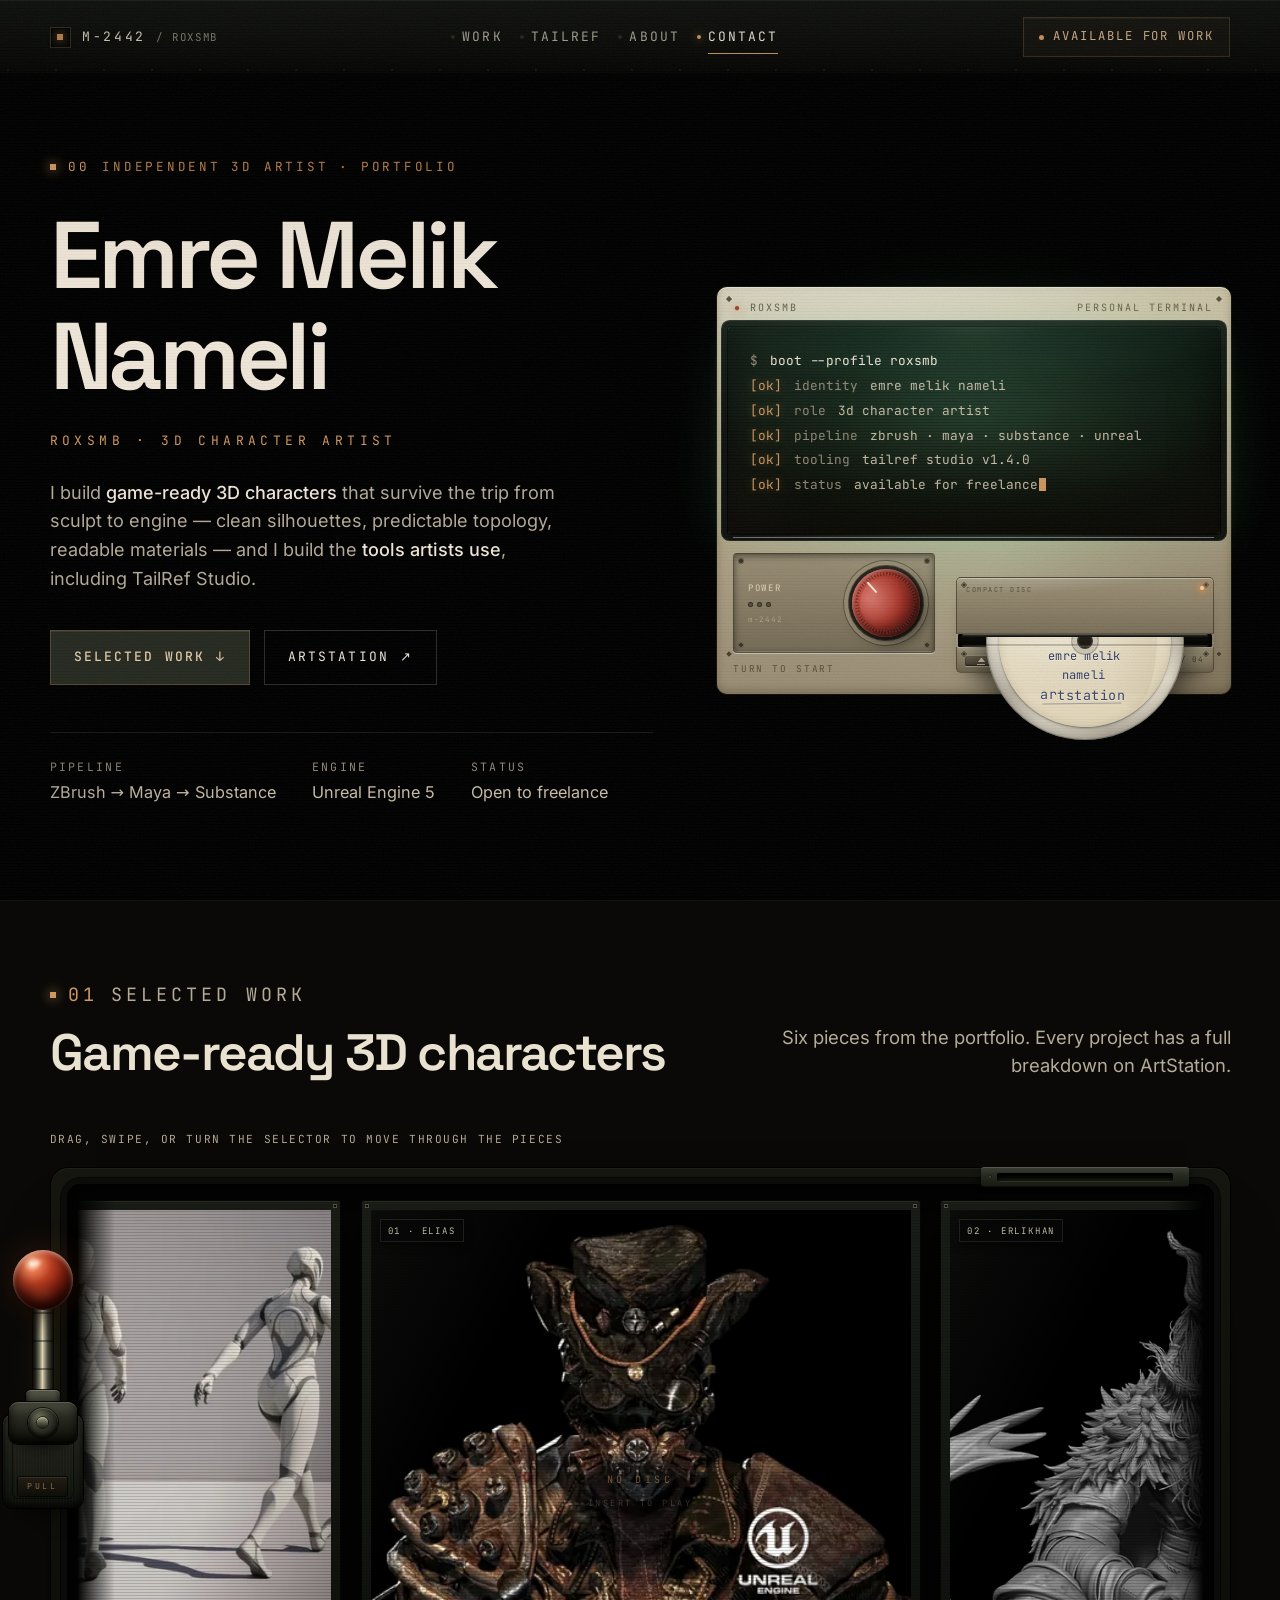
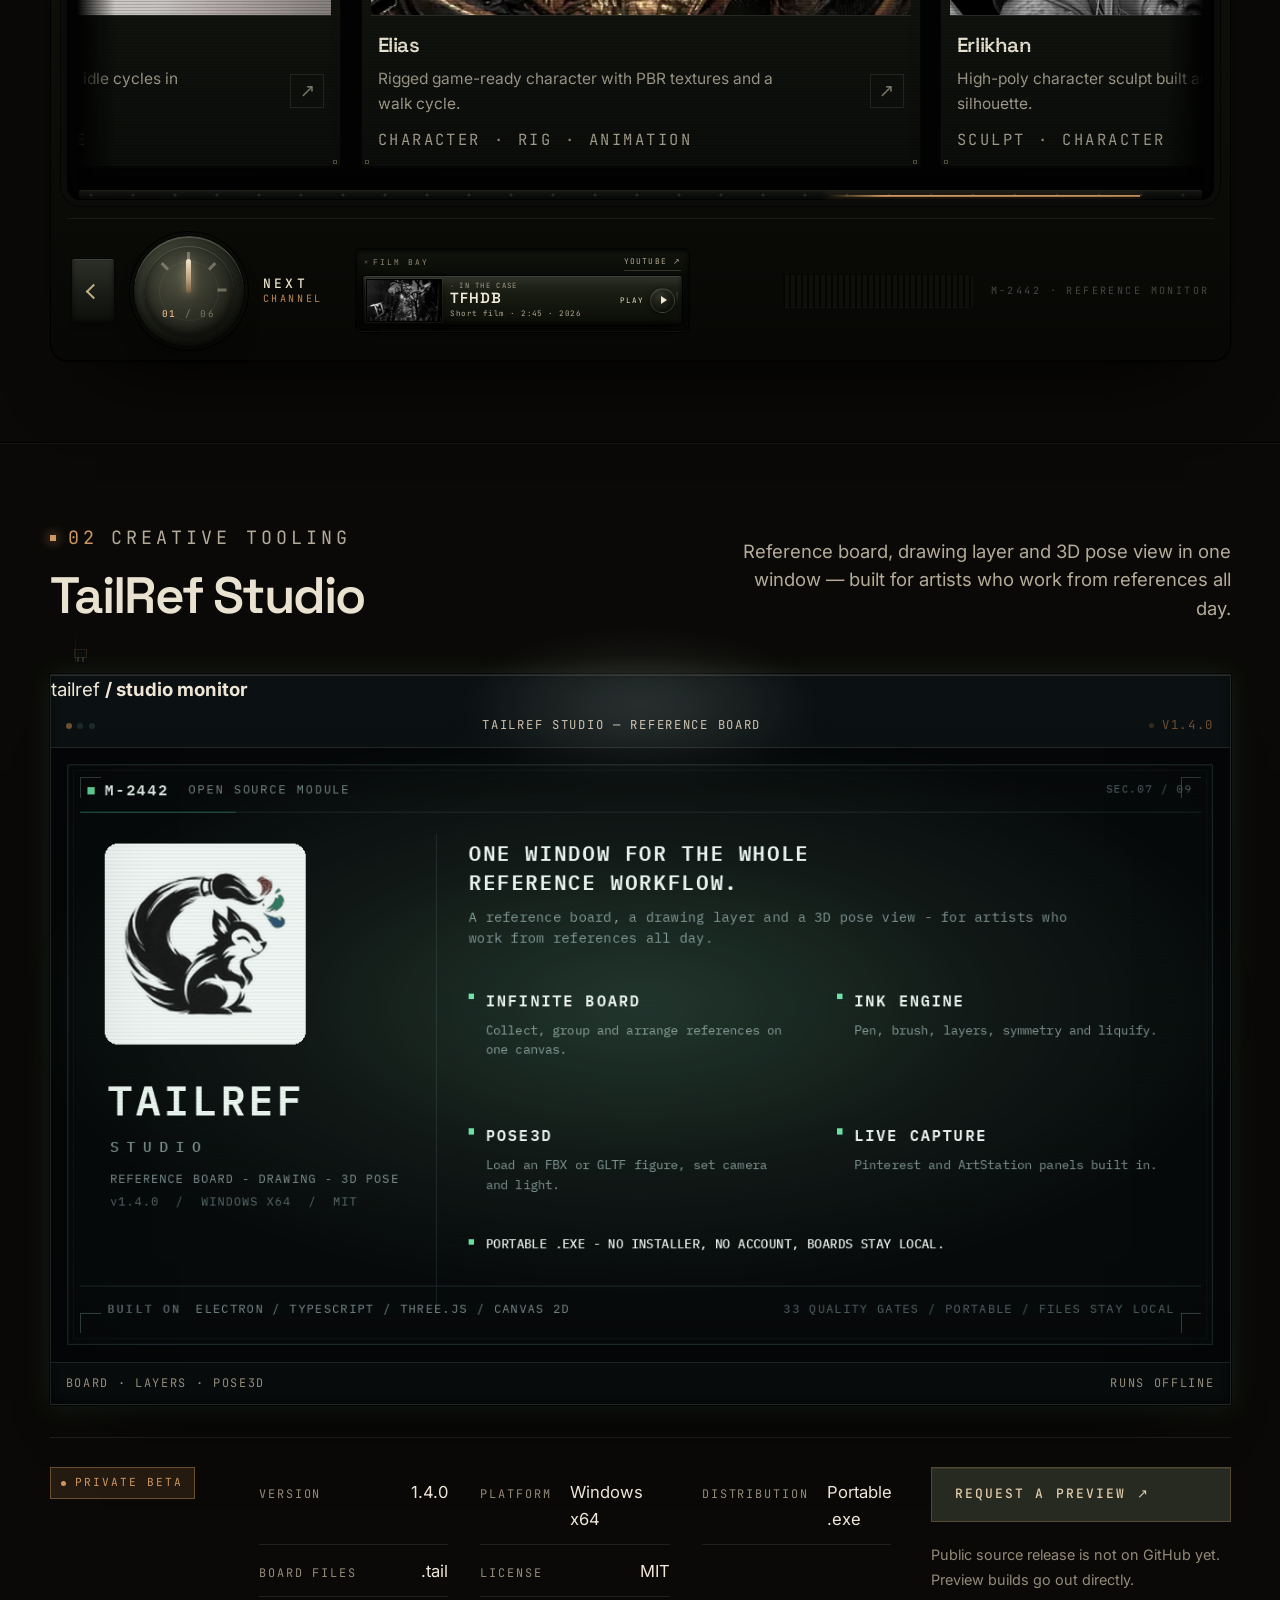
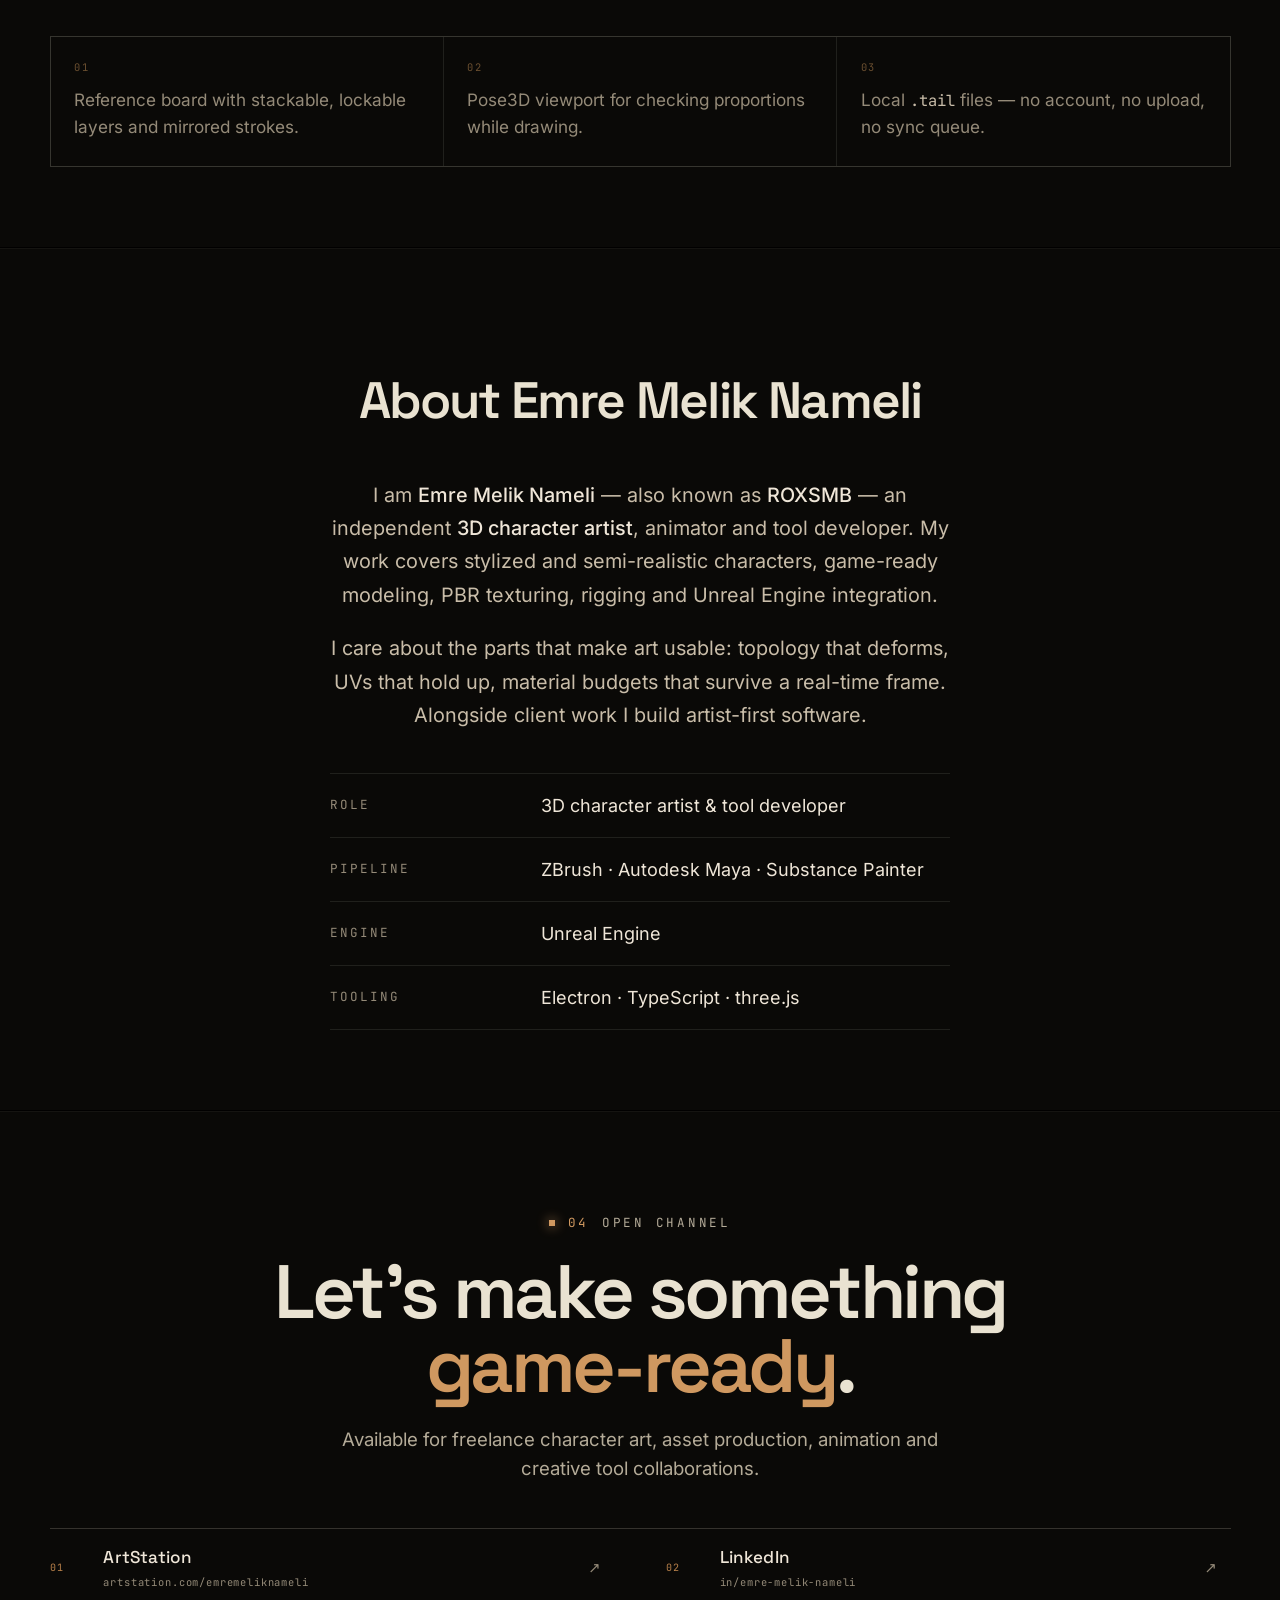
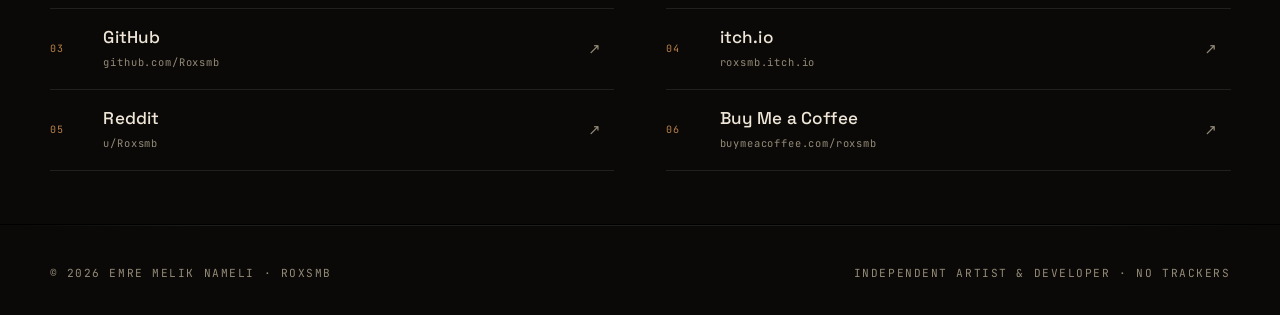
==== index.html @ f158499b "Portfolio: TV film bay with TFHDB player, root layout for GitHub Pages" ====
<!DOCTYPE html>
<html lang="en">
<head>
<meta charset="utf-8" />
<meta name="viewport" content="width=device-width, initial-scale=1" />

<title>Emre Melik Nameli (ROXSMB) · 3D Character Artist</title>
<meta name="description" content="Emre Melik Nameli (ROXSMB) is a 3D character artist and creative tool developer building game-ready characters, Unreal Engine assets and TailRef Studio." />
<meta name="author" content="Emre Melik Nameli" />
<meta name="robots" content="index, follow, max-image-preview:large" />
<meta name="color-scheme" content="dark" />
<link rel="canonical" href="https://roxsmb.github.io/" />
<link rel="sitemap" type="application/xml" title="Sitemap" href="https://roxsmb.github.io/sitemap.xml" />

<meta property="og:type" content="profile" />
<meta property="og:site_name" content="Emre Melik Nameli (ROXSMB)" />
<meta property="og:title" content="Emre Melik Nameli (ROXSMB) · 3D Character Artist" />
<meta property="og:description" content="Game-ready 3D characters, Unreal Engine assets and TailRef Studio. Portfolio of Emre Melik Nameli (ROXSMB)." />
<meta property="og:url" content="https://roxsmb.github.io/" />
<meta property="og:locale" content="en_US" />
<meta property="og:image" content="https://roxsmb.github.io/assets/social-preview-emre-melik-nameli.png" />
<meta property="og:image:type" content="image/png" />
<meta property="og:image:secure_url" content="https://roxsmb.github.io/assets/social-preview-emre-melik-nameli.png" />
<meta property="og:image:width" content="1200" />
<meta property="og:image:height" content="630" />
<meta property="og:image:alt" content="Emre Melik Nameli (ROXSMB), 3D character artist and creative tool developer" />
<meta property="profile:first_name" content="Emre Melik" />
<meta property="profile:last_name" content="Nameli" />
<meta property="profile:username" content="Roxsmb" />
<meta name="twitter:card" content="summary_large_image" />
<meta name="twitter:title" content="Emre Melik Nameli (ROXSMB) · 3D Character Artist" />
<meta name="twitter:description" content="Game-ready 3D characters, Unreal Engine assets and TailRef Studio." />
<meta name="twitter:image" content="https://roxsmb.github.io/assets/social-preview-emre-melik-nameli.png" />
<meta name="twitter:image:alt" content="Emre Melik Nameli (ROXSMB), 3D character artist" />
<meta name="theme-color" content="#0a0907" />

<link rel="icon" href="favicon.svg" type="image/svg+xml" />
<link rel="apple-touch-icon" href="assets/apple-touch-icon.png" />
<link rel="manifest" href="site.webmanifest" />

<link rel="preload" href="assets/fonts/space-grotesk-var.woff2" as="font" type="font/woff2" crossorigin />
<link rel="preload" href="assets/fonts/inter-var.woff2" as="font" type="font/woff2" crossorigin />
<link rel="preload" href="assets/work/elias-gameready-3d-character-cover-800.webp" as="image" type="image/webp" />
<link rel="stylesheet" href="assets/styles.css?v=66" />
<link rel="stylesheet" href="assets/ship.css?v=66" />

<script type="application/ld+json">
{
  "@context": "https://schema.org",
  "@graph": [
    {
      "@type": "Person",
      "@id": "https://roxsmb.github.io/#person",
      "name": "Emre Melik Nameli",
      "alternateName": ["ROXSMB", "Roxsmb", "Roxs.mb"],
      "jobTitle": "3D Character Artist & Creative Tool Developer",
      "description": "Independent 3D character artist and creative tool developer creating game-ready characters, Unreal Engine assets and TailRef Studio.",
      "url": "https://roxsmb.github.io/",
      "image": "https://roxsmb.github.io/assets/social-preview-emre-melik-nameli.png",
      "knowsAbout": ["3D character art", "Game-ready characters", "ZBrush", "Autodesk Maya", "Substance Painter", "Unreal Engine", "Rigging", "Animation", "Electron", "TypeScript"],
      "sameAs": [
        "https://www.artstation.com/emremeliknameli",
        "https://github.com/Roxsmb",
        "https://www.linkedin.com/in/emre-melik-nameli-1026a0224/",
        "https://roxsmb.itch.io/",
        "https://www.reddit.com/user/Roxsmb/",
        "https://buymeacoffee.com/roxsmb"
      ]
    },
    {
      "@type": "WebSite",
      "@id": "https://roxsmb.github.io/#site",
      "url": "https://roxsmb.github.io/",
      "name": "Emre Melik Nameli (ROXSMB)",
      "description": "Portfolio of Emre Melik Nameli (ROXSMB), 3D character artist and creative tool developer.",
      "inLanguage": "en",
      "publisher": { "@id": "https://roxsmb.github.io/#person" }
    },
    {
      "@type": "ProfilePage",
      "@id": "https://roxsmb.github.io/#page",
      "url": "https://roxsmb.github.io/",
      "name": "Emre Melik Nameli (ROXSMB) — 3D Character Artist",
      "isPartOf": { "@id": "https://roxsmb.github.io/#site" },
      "about": { "@id": "https://roxsmb.github.io/#person" },
      "mainEntity": { "@id": "https://roxsmb.github.io/#person" },
      "hasPart": [
        { "@id": "https://roxsmb.github.io/#work" },
        { "@id": "https://roxsmb.github.io/#tailref" }
      ],
      "inLanguage": "en"
    },
    {
      "@type": "SoftwareApplication",
      "@id": "https://roxsmb.github.io/#tailref",
      "name": "TailRef Studio",
      "applicationCategory": "DesignApplication",
      "applicationSubCategory": "Reference board for artists",
      "operatingSystem": "Windows 10, Windows 11 (x64)",
      "softwareVersion": "1.4.0",
      "fileFormat": ".tail",
      "description": "Reference board with stackable, lockable layers, mirrored strokes, a Pose3D viewport and local .tail board files. Runs offline, no account required.",
      "url": "https://roxsmb.github.io/#tailref",
      "author": { "@id": "https://roxsmb.github.io/#person" },
      "offers": { "@type": "Offer", "price": "0", "priceCurrency": "USD", "availability": "https://schema.org/PreOrder" }
    },
    {
      "@type": "ItemList",
      "@id": "https://roxsmb.github.io/#work",
      "name": "Selected work — game-ready 3D characters",
      "itemListOrder": "https://schema.org/ItemListOrderAscending",
      "numberOfItems": 6,
      "itemListElement": [
        {
          "@type": "ListItem",
          "position": 1,
          "item": {
            "@type": "CreativeWork",
            "name": "Elias",
            "url": "https://www.artstation.com/artwork/eRE9qX",
            "image": "https://roxsmb.github.io/assets/work/elias-gameready-3d-character-cover-1600.webp",
            "description": "Rigged game-ready steampunk character with PBR textures and a walk cycle, built for Unreal Engine.",
            "creator": { "@id": "https://roxsmb.github.io/#person" },
            "genre": "3D character art"
          }
        },
        {
          "@type": "ListItem",
          "position": 2,
          "item": {
            "@type": "CreativeWork",
            "name": "Erlikhan",
            "url": "https://www.artstation.com/artwork/AZOnny",
            "image": "https://roxsmb.github.io/assets/work/erlikhan-3d-character-environment-cover-1600.webp",
            "description": "High-poly fantasy character sculpt built around a heavy silhouette, with fur, leather and skull detail.",
            "creator": { "@id": "https://roxsmb.github.io/#person" },
            "genre": "3D character art"
          }
        },
        {
          "@type": "ListItem",
          "position": 3,
          "item": {
            "@type": "CreativeWork",
            "name": "Saxophone Robot",
            "url": "https://www.artstation.com/artwork/YGkZnq",
            "image": "https://roxsmb.github.io/assets/work/junk-collector-robot-character-cover-1600.webp",
            "description": "Stylized saxophone-playing robot character for a graduation short film, built with bold shapes.",
            "creator": { "@id": "https://roxsmb.github.io/#person" },
            "genre": "3D character art"
          }
        },
        {
          "@type": "ListItem",
          "position": 4,
          "item": {
            "@type": "CreativeWork",
            "name": "Industrial City",
            "url": "https://www.artstation.com/artwork/nJAbZr",
            "image": "https://roxsmb.github.io/assets/work/industrial-city-3d-environment-cover-1600.webp",
            "description": "Low-poly 3D environment and lighting pass created for a short film.",
            "creator": { "@id": "https://roxsmb.github.io/#person" },
            "genre": "3D environment art"
          }
        },
        {
          "@type": "ListItem",
          "position": 5,
          "item": {
            "@type": "CreativeWork",
            "name": "The Junk Collector and His Robot",
            "url": "https://www.artstation.com/artwork/a0n4YX",
            "image": "https://roxsmb.github.io/assets/work/junk-collector-and-his-robot-cover-1600.webp",
            "description": "Second character for the animated graduation film: ZBrush sculpt, retopology in Maya and an Advanced Skeleton rig.",
            "creator": { "@id": "https://roxsmb.github.io/#person" },
            "genre": "3D character art"
          }
        },
        {
          "@type": "ListItem",
          "position": 6,
          "item": {
            "@type": "CreativeWork",
            "name": "Animation",
            "url": "https://www.artstation.com/artwork/yA4J3x",
            "image": "https://roxsmb.github.io/assets/work/animation-reel-cover-1600.webp",
            "description": "Game animation studies: walk, run and idle cycles for a mannequin rig in Unreal Engine.",
            "creator": { "@id": "https://roxsmb.github.io/#person" },
            "genre": "3D animation"
          }
        }
      ]
    }
  ]
}
</script>
</head>
<body>
<a class="skip" href="#main">Skip to content</a>
<div class="ship" aria-hidden="true">
  <span class="ship-grain"></span>
</div>

<header class="site-nav" id="nav">
  <div class="nav-inner">
    <a class="brand" href="#top" aria-label="M-2442 / ROXSMB — Emre Melik Nameli, back to top">
      <span class="brand-mark" aria-hidden="true"></span>
      <span>M-2442 <small>/ ROXSMB</small></span>
    </a>
    <nav class="nav-links" aria-label="Sections">
      <a href="#work">Work</a>
      <a href="#tailref">TailRef</a>
      <a href="#about">About</a>
      <a href="#contact">Contact</a>
    </nav>
    <a class="nav-cta" href="https://www.artstation.com/emremeliknameli">Available for work</a>
  </div>
  <span class="progress" id="progress" aria-hidden="true"></span>
</header>

<main id="main">
  <section class="hero is-awake" id="top" data-room="hero">
    <div class="wrap hero-grid">
      <div class="hero-copy">
        <p class="label hero-eyebrow"><span class="num">00</span> Independent 3D artist · portfolio</p>
        <h1>
          <span class="line"><span>Emre Melik</span></span>
          <span class="line"><span>Nameli</span></span>
        </h1>
        <p class="h1-alias">ROXSMB · 3D CHARACTER ARTIST</p>
        <p class="hero-lead">
          I build <strong>game-ready 3D characters</strong> that survive the trip from sculpt to engine —
          clean silhouettes, predictable topology, readable materials — and I build the
          <strong>tools artists use</strong>, including TailRef Studio.
        </p>
        <div class="hero-actions">
          <a class="btn btn--solid" href="#work">Selected work <span class="arrow" aria-hidden="true">↓</span></a>
          <a class="btn" href="https://www.artstation.com/emremeliknameli">ArtStation <span class="arrow" aria-hidden="true">↗</span></a>
        </div>
        <dl class="hero-meta">
          <div><dt>Pipeline</dt><dd>ZBrush → Maya → Substance</dd></div>
          <div><dt>Engine</dt><dd>Unreal Engine 5</dd></div>
          <div><dt>Status</dt><dd>Open to freelance</dd></div>
        </dl>
      </div>

      <div class="terminal" aria-label="Terminal readout summarising profile">
        <span class="screen-spill" aria-hidden="true"></span>
        <div class="terminal-head">
          <span><b>●</b> roxsmb</span>
          <span>personal terminal</span>
        </div>
        <div class="terminal-body" id="terminal-body">
          <i class="crt-wake" aria-hidden="true"></i>
          <div class="term-line cmd"><span class="k">$</span><span class="v">boot --profile roxsmb</span></div>
          <div class="term-line"><span class="ok">[ok]</span><span class="k">identity</span><span class="v">emre melik nameli</span></div>
          <div class="term-line"><span class="ok">[ok]</span><span class="k">role</span><span class="v">3d character artist</span></div>
          <div class="term-line"><span class="ok">[ok]</span><span class="k">pipeline</span><span class="v">zbrush · maya · substance · unreal</span></div>
          <div class="term-line"><span class="ok">[ok]</span><span class="k">tooling</span><span class="v">tailref studio v1.4.0</span></div>
          <div class="term-line"><span class="ok">[ok]</span><span class="k">status</span><span class="v">available for freelance<i class="caret" aria-hidden="true"></i></span></div>
        </div>

        <div class="terminal-foot">
          <div class="ignition" id="ignition">
            <div class="ignition-plate">
              <div class="ignition-meta">
                <span class="ignition-tag">power</span>
                <span class="ignition-leds" aria-hidden="true"><i></i><i></i><i></i></span>
                <span class="ignition-serial">m-2442</span>
              </div>
              <span class="ignition-knob" id="ignition-key" role="slider" tabindex="0"
                    aria-label="Main power. Turn the knob clockwise, or press Enter, to start the rig."
                    aria-valuemin="0" aria-valuemax="100" aria-valuenow="0">
                <i class="knob-grip" aria-hidden="true"></i>
                <i class="knob-pointer" aria-hidden="true"></i>
              </span>
            </div>
            <span class="ignition-hint" id="ignition-hint">turn to start</span>
          </div>
          <div class="terminal-deck" aria-hidden="true">
            <span class="deck-well"></span>
            <span class="deck-face deck-face--top"></span>
            <span class="deck-face deck-face--bot"></span>

            <span class="cd-stage">
            <span class="cd-disc" id="cd-disc">
              <span class="cd-silver"></span>
              <span class="cd-paper">
                <span class="cd-write cd-write--a">emre melik</span>
                <span class="cd-write cd-write--b">nameli</span>
                <span class="cd-write cd-write--c">artstation</span>
              </span>
              <span class="cd-hole"></span>
            </span>
            </span>

            <span class="deck-print">compact disc</span>
            <span class="deck-led"></span>
            <span class="deck-count"><b>01</b> / 04</span>
            <span class="deck-eject"><i></i></span>
            <span class="deck-slot" id="cd-slot"></span>
          </div>
        </div>
      </div>
    </div>
  </section>


  <section class="section" id="work" data-room="work" aria-labelledby="work-title">
  <div class="wrap">
      <div class="section-head">
        <div>
          <p class="label label--feed" data-reveal><span class="num">01</span> Selected work</p>
          <h2 id="work-title" data-reveal style="--d:1">Game-ready 3D characters</h2>
        </div>
        <div class="head-aside" data-reveal style="--d:2">
          <p>Six pieces from the portfolio. Every project has a full breakdown on ArtStation.</p>
        </div>
      </div>

      <div class="rail-head">
        <span class="rail-hint">Drag, swipe, or turn the selector to move through the pieces</span>
      </div>

      <div class="rack tv is-cold">
      <div class="tv-lever">
        <button class="lever-arm" type="button" id="rail-lever" aria-label="Pull the lever for a random project">
          <span class="lever-rod" aria-hidden="true"></span>
          <span class="lever-collar" aria-hidden="true"></span>
          <span class="lever-knob" aria-hidden="true"></span>
        </button>
        <span class="lever-bracket" aria-hidden="true"></span>
        <span class="lever-drum" aria-hidden="true"></span>
        <span class="lever-tag" aria-hidden="true">pull</span>
      </div>

      <span class="tv-slot" id="tv-slot" aria-hidden="true">
        <i class="tv-slot-led"></i>
      </span>

      <div class="tv-screen">
      <div class="rail" id="rail" role="region" aria-label="Selected work, horizontally scrollable">
        <a class="card" href="https://www.artstation.com/artwork/eRE9qX" data-project="elias" data-reveal>
          <div class="card-media">
            <span class="card-index">01 · ELIAS</span>
            <img src="assets/work/elias-gameready-3d-character-cover-800.webp"
                 srcset="assets/work/elias-gameready-3d-character-cover-800.webp 800w, assets/work/elias-gameready-3d-character-cover-1600.webp 1600w"
                 sizes="(max-width: 900px) 84vw, 560px" width="800" height="334" loading="eager" decoding="async"
                 alt="Elias, a game-ready steampunk 3D character with PBR materials, rigged for Unreal Engine by Emre Melik Nameli" />
          </div>
          <div class="card-body">
            <div>
              <h3>Elias</h3>
              <p>Rigged game-ready character with PBR textures and a walk cycle.</p>
              <p class="card-tags">Character <span>·</span> Rig <span>·</span> Animation</p>
            </div>
            <span class="card-go" aria-hidden="true">↗</span>
          </div>
        </a>

        <a class="card" href="https://www.artstation.com/artwork/AZOnny" data-project="erlikhan" data-reveal style="--d:1">
          <div class="card-media">
            <span class="card-index">02 · ERLIKHAN</span>
            <img src="assets/work/erlikhan-3d-character-environment-cover-800.webp"
                 srcset="assets/work/erlikhan-3d-character-environment-cover-800.webp 800w, assets/work/erlikhan-3d-character-environment-cover-1600.webp 1600w"
                 sizes="(max-width: 900px) 84vw, 560px" width="800" height="450" loading="lazy" decoding="async"
                 alt="Erlikhan, a horned fantasy 3D character sculpt with fur, leather and skull detail by Emre Melik Nameli" />
          </div>
          <div class="card-body">
            <div>
              <h3>Erlikhan</h3>
              <p>High-poly character sculpt built around a heavy silhouette.</p>
              <p class="card-tags">Sculpt <span>·</span> Character</p>
            </div>
            <span class="card-go" aria-hidden="true">↗</span>
          </div>
        </a>

        <a class="card" href="https://www.artstation.com/artwork/YGkZnq" data-project="sax" data-reveal style="--d:2">
          <div class="card-media">
            <span class="card-index">03 · SAXOPHONE ROBOT</span>
            <img src="assets/work/junk-collector-robot-character-cover-800.webp"
                 srcset="assets/work/junk-collector-robot-character-cover-800.webp 800w, assets/work/junk-collector-robot-character-cover-1600.webp 1600w"
                 sizes="(max-width: 900px) 84vw, 560px" width="800" height="450" loading="lazy" decoding="async"
                 alt="A Magnificent Saxophone-Playing Robot, a stylized red-coated 3D character by Emre Melik Nameli" />
          </div>
          <div class="card-body">
            <div>
              <h3>Saxophone Robot</h3>
              <p>Stylized robot character for a graduation film, built with bold shapes.</p>
              <p class="card-tags">Stylized <span>·</span> Hard surface</p>
            </div>
            <span class="card-go" aria-hidden="true">↗</span>
          </div>
        </a>

        <a class="card" href="https://www.artstation.com/artwork/nJAbZr" data-project="city" data-reveal style="--d:3">
          <div class="card-media">
            <span class="card-index">04 · INDUSTRIAL CITY</span>
            <img src="assets/work/industrial-city-3d-environment-cover-800.webp"
                 srcset="assets/work/industrial-city-3d-environment-cover-800.webp 800w, assets/work/industrial-city-3d-environment-cover-1600.webp 1600w"
                 sizes="(max-width: 900px) 84vw, 560px" width="800" height="450" loading="lazy" decoding="async"
                 alt="Industrial city 3D environment at sunset, built for a short film by Emre Melik Nameli" />
          </div>
          <div class="card-body">
            <div>
              <h3>Industrial City</h3>
              <p>Low-poly environment and lighting pass for a short film.</p>
              <p class="card-tags">Environment <span>·</span> Lighting</p>
            </div>
            <span class="card-go" aria-hidden="true">↗</span>
          </div>
        </a>

        <a class="card" href="https://www.artstation.com/artwork/a0n4YX" data-project="hurdaci" data-reveal style="--d:4">
          <div class="card-media">
            <span class="card-index">05 · JUNK COLLECTOR &amp; ROBOT</span>
            <img src="assets/work/junk-collector-and-his-robot-cover-800.webp"
                 srcset="assets/work/junk-collector-and-his-robot-cover-800.webp 800w, assets/work/junk-collector-and-his-robot-cover-1600.webp 1600w"
                 sizes="(max-width: 900px) 84vw, 560px" width="800" height="450" loading="lazy" decoding="async"
                 alt="The Junk Collector and His Robot, a stylized elderly 3D character with round glasses by Emre Melik Nameli" />
          </div>
          <div class="card-body">
            <div>
              <h3>The Junk Collector and His Robot</h3>
              <p>Second character for the graduation film: sculpt, retopology and rig.</p>
              <p class="card-tags">Sculpt <span>·</span> Retopo <span>·</span> Rig</p>
            </div>
            <span class="card-go" aria-hidden="true">↗</span>
          </div>
        </a>

        <a class="card" href="https://www.artstation.com/artwork/yA4J3x" data-project="anim" data-reveal style="--d:5">
          <div class="card-media">
            <span class="card-index">06 · ANIMATION</span>
            <img src="assets/work/animation-reel-cover-800.webp"
                 srcset="assets/work/animation-reel-cover-800.webp 800w, assets/work/animation-reel-cover-1600.webp 1600w"
                 sizes="(max-width: 900px) 84vw, 560px" width="800" height="450" loading="lazy" decoding="async"
                 alt="Walk cycle on a white mannequin rig, game animation study by Emre Melik Nameli" />
          </div>
          <div class="card-body">
            <div>
              <h3>Animation</h3>
              <p>Game animation studies: walk, run and idle cycles in Unreal Engine.</p>
              <p class="card-tags">Animation <span>·</span> Unreal Engine</p>
            </div>
            <span class="card-go" aria-hidden="true">↗</span>
          </div>
        </a>
      </div>

      <div class="rail-track" aria-hidden="true"><span id="rail-progress"></span></div>
      <span class="tv-glass" aria-hidden="true"></span>

      <div class="tv-film" id="film-player" aria-hidden="true">
        <div class="film-top">
          <span class="film-rec" aria-hidden="true"><i></i> Now showing</span>
          <b class="film-title">TFHDB</b>
          <span class="film-time" aria-hidden="true">2:45 &middot; 2026</span>
          <button class="film-eject" id="film-eject" type="button" aria-label="Eject TFHDB and return to the portfolio">
            <i aria-hidden="true"></i> Eject
          </button>
        </div>
        <div class="film-window">
          <div class="film-load" aria-hidden="true">
            <span class="film-reel"></span>
            <b>Loading reel</b>
            <em>short film &middot; 2:45</em>
          </div>
          <iframe id="film-frame" title="TFHDB, a short film by Emre Melik Nameli"
                  data-src="https://www.youtube.com/embed/hS4JPUWxkAU?autoplay=1&amp;rel=0&amp;playsinline=1"
                  allow="accelerometer; autoplay; clipboard-write; encrypted-media; gyroscope; picture-in-picture; web-share"
                  referrerpolicy="origin" allowfullscreen></iframe>
          <div class="film-local">
            <span class="film-local-kicker">Local file preview</span>
            <b>TFHDB</b>
            <p>YouTube needs a web address to play inside the set. Open the portfolio over http or on GitHub Pages, or watch the film on YouTube.</p>
            <a href="https://www.youtube.com/watch?v=hS4JPUWxkAU" target="_blank" rel="noopener">Watch on YouTube <span aria-hidden="true">&#8599;</span></a>
          </div>
        </div>
      </div>
      <p class="sr-only" role="status" aria-live="polite" id="film-status"></p>

      <div class="tv-drop" id="tv-drop" aria-hidden="true">
        <figure class="drop-win">
          <img id="drop-img" alt="" decoding="async" />
          <span class="drop-shine" aria-hidden="true"></span>
          <span class="drop-frame" aria-hidden="true"></span>
        </figure>
        <span class="drop-flash" aria-hidden="true"></span>
        <span class="drop-cut" aria-hidden="true"></span>
      </div>
      <div class="tv-standby" aria-hidden="true">
        <span>no disc</span>
        <em>insert to play</em>
      </div>
      <span class="tv-wake" aria-hidden="true"></span>

      </div>

      <div class="tv-panel" id="rail-console">
        <button class="rail-back" type="button" id="rail-prev" aria-label="Previous project" disabled>
          <span aria-hidden="true"></span>
        </button>
        <button class="rail-select" type="button" id="rail-next" aria-label="Next project: 01 / 06">
          <span class="rs-face" id="rail-dial" aria-hidden="true">
            <i class="rs-tick rs-tick--1"></i><i class="rs-tick rs-tick--2"></i>
            <i class="rs-tick rs-tick--3"></i><i class="rs-tick rs-tick--4"></i>
            <i class="rs-pointer"></i>
          </span>
          <span class="rs-legend" aria-hidden="true"><b id="rail-pos">01</b> / 06</span>
        </button>
        <span class="rail-caption" aria-hidden="true"><b>Next</b><em>channel</em></span>

        <div class="dvd-dock">
          <div class="dvd-head">
            <span class="dvd-bay" aria-hidden="true"><i></i> Film bay</span>
            <a class="dvd-ext" href="https://www.youtube.com/watch?v=hS4JPUWxkAU" target="_blank" rel="noopener">YouTube <span aria-hidden="true">&#8599;</span></a>
          </div>
          <button class="dvd-case" id="dvd-film" type="button"
                  aria-pressed="false" aria-controls="film-player">
            <span class="dvd-cover" aria-hidden="true">
              <img src="assets/work/tfhdb-film-cover-800.webp" alt="" width="800" height="450" loading="lazy" decoding="async" />
              <i class="dvd-glare"></i>
            </span>
            <span class="dvd-copy">
              <span class="dvd-kicker">
                <i class="dvd-led" aria-hidden="true"></i>
                <span class="dvd-state dvd-state--in">In the case</span>
                <span class="dvd-state dvd-state--on">On screen</span>
              </span>
              <b class="dvd-title">TFHDB</b>
              <span class="dvd-sub">Short film &middot; 2:45 &middot; 2026</span>
            </span>
            <span class="dvd-action">
              <span class="dvd-action-text">
                <span class="dvd-action-play">Play</span>
                <span class="dvd-action-eject">Eject</span>
              </span>
              <span class="dvd-icon"></span>
            </span>
          </button>
        </div>

        <span class="tv-grille" aria-hidden="true"></span>
        <span class="tv-brand" aria-hidden="true">m-2442 · reference monitor</span>
      </div>
      </div>
    </div>
  </section>

  <section class="section" id="tailref" data-room="tailref" aria-labelledby="tailref-title">
  <div class="wrap">
      <div class="section-head">
        <div>
          <p class="label label--feed" data-reveal><span class="num">02</span> Creative tooling</p>
          <h2 id="tailref-title" data-reveal style="--d:1">TailRef Studio</h2>
        </div>
        <div class="head-aside" data-reveal style="--d:2">
          <p>Reference board, drawing layer and 3D pose view in one window — built for artists who work from references all day.</p>
        </div>
      </div>

      <div class="product">
        <figure class="app-frame" data-reveal>
          <span class="feed feed--frame" aria-hidden="true"><b></b><i></i></span>
          <div class="app-bezel">
            <span class="app-brand">tailref <b>/ studio monitor</b></span>
            <span class="app-vents" aria-hidden="true"></span>
            <span class="app-knob" aria-hidden="true"></span>
            <span class="app-knob app-knob--b" aria-hidden="true"></span>
            <span class="app-pwr" aria-hidden="true"></span>
          </div>
          <div class="app-bar">
            <span class="app-dots" aria-hidden="true"><i></i><i></i><i></i></span>
            <span class="app-title">tailref studio — reference board</span>
            <span class="app-ver"><b class="app-led" aria-hidden="true"></b>v1.4.0</span>
          </div>
          <div class="app-body">
            <i class="crt-wake" aria-hidden="true"></i>
            <img src="assets/tailref-studio-reference-board-demo.gif" width="1296" height="675" loading="lazy" decoding="async"
                 alt="TailRef Studio interface: a reference board with layers, symmetry, wide-gamut color, a Pose3D viewport and local .tail board files" />
          </div>
          <figcaption class="app-foot">
            <span>board · layers · pose3d</span>
            <span>runs offline</span>
          </figcaption>
        </figure>

        <aside class="product-side" data-reveal style="--d:1">
          <span class="chip">Private beta</span>
          <dl class="specs">
            <div><dt>Version</dt><dd>1.4.0</dd></div>
            <div><dt>Platform</dt><dd>Windows x64</dd></div>
            <div><dt>Distribution</dt><dd>Portable .exe</dd></div>
            <div><dt>Board files</dt><dd>.tail</dd></div>
            <div><dt>License</dt><dd>MIT</dd></div>
          </dl>
          <a class="btn btn--solid" href="https://www.artstation.com/emremeliknameli">Request a preview <span class="arrow" aria-hidden="true">↗</span></a>
          <p class="side-note">Public source release is not on GitHub yet. Preview builds go out directly.</p>
        </aside>
      </div>

      <ul class="notes" data-reveal>
        <li><span class="n">01</span> Reference board with stackable, lockable layers and mirrored strokes.</li>
        <li><span class="n">02</span> Pose3D viewport for checking proportions while drawing.</li>
        <li><span class="n">03</span> Local <code>.tail</code> files — no account, no upload, no sync queue.</li>
      </ul>
    </div>
  </section>

  <section class="section" id="about" data-room="about" aria-labelledby="about-title">
  <div class="wrap">
      <div class="section-head">
        <div>
          <p class="label label--feed" data-reveal><span class="num">03</span> Personnel file</p>
          <h2 id="about-title" data-reveal style="--d:1">About Emre Melik Nameli</h2>
        </div>
      </div>

      <div class="about-grid">
        <div class="prose" data-reveal>
          <p>
            I am <strong>Emre Melik Nameli</strong> — also known as <strong>ROXSMB</strong> — an independent
            <strong>3D character artist</strong>, animator and tool developer. My work covers stylized and
            semi-realistic characters, game-ready modeling, PBR texturing, rigging and Unreal Engine integration.
          </p>
          <p>
            I care about the parts that make art usable: topology that deforms, UVs that hold up, material
            budgets that survive a real-time frame. Alongside client work I build artist-first software.
          </p>

          <dl class="facts">
            <div><dt>Role</dt><dd>3D character artist &amp; tool developer</dd></div>
            <div><dt>Pipeline</dt><dd>ZBrush · Autodesk Maya · Substance Painter</dd></div>
            <div><dt>Engine</dt><dd>Unreal Engine</dd></div>
            <div><dt>Tooling</dt><dd>Electron · TypeScript · three.js</dd></div>
          </dl>
        </div>
      </div>
    </div>
  </section>

  <section class="section contact" id="contact" data-room="contact" aria-labelledby="contact-title">
  <div class="wrap">
      <p class="label label--feed" data-reveal><span class="num">04</span> Open channel</p>
      <h2 id="contact-title" data-reveal style="--d:1">Let’s make something <em>game-ready</em>.</h2>
      <p data-reveal style="--d:2">Available for freelance character art, asset production, animation and creative tool collaborations.</p>

      <div class="contact-links" data-reveal style="--d:3">
        <a href="https://www.artstation.com/emremeliknameli" rel="me">
          <span class="cl-body"><span class="cl-name">ArtStation</span><span class="cl-meta">artstation.com/emremeliknameli</span></span>
          <span class="arrow" aria-hidden="true">↗</span>
        </a>
        <a href="https://www.linkedin.com/in/emre-melik-nameli-1026a0224/" rel="me">
          <span class="cl-body"><span class="cl-name">LinkedIn</span><span class="cl-meta">in/emre-melik-nameli</span></span>
          <span class="arrow" aria-hidden="true">↗</span>
        </a>
        <a href="https://github.com/Roxsmb" rel="me">
          <span class="cl-body"><span class="cl-name">GitHub</span><span class="cl-meta">github.com/Roxsmb</span></span>
          <span class="arrow" aria-hidden="true">↗</span>
        </a>
        <a href="https://roxsmb.itch.io/" rel="me">
          <span class="cl-body"><span class="cl-name">itch.io</span><span class="cl-meta">roxsmb.itch.io</span></span>
          <span class="arrow" aria-hidden="true">↗</span>
        </a>
        <a href="https://www.reddit.com/user/Roxsmb/" rel="me">
          <span class="cl-body"><span class="cl-name">Reddit</span><span class="cl-meta">u/Roxsmb</span></span>
          <span class="arrow" aria-hidden="true">↗</span>
        </a>
        <a href="https://buymeacoffee.com/roxsmb" rel="me">
          <span class="cl-body"><span class="cl-name">Buy Me a Coffee</span><span class="cl-meta">buymeacoffee.com/roxsmb</span></span>
          <span class="arrow" aria-hidden="true">↗</span>
        </a>
      </div>
    </div>
  </section>
</main>

<dialog class="lightbox" id="lightbox" aria-labelledby="lb-title">
  <div class="lb-bar">
    <span><b id="lb-title">Project</b></span>
    <button class="lb-close" type="button" id="lb-close" aria-label="Close gallery">✕</button>
  </div>
  <div class="lb-stage">
    <button class="lb-nav prev" type="button" id="lb-prev" aria-label="Previous image">←</button>
    <img id="lb-img" alt="" />
    <button class="lb-nav next" type="button" id="lb-next" aria-label="Next image">→</button>
  </div>
  <div class="lb-foot">
    <span id="lb-count">1 / 1</span>
    <a id="lb-link" href="https://www.artstation.com/emremeliknameli">Full breakdown on ArtStation ↗</a>
  </div>
</dialog>



<footer class="footer">
  <div class="wrap footer-inner">
    <span>© <span id="year">2026</span> Emre Melik Nameli · ROXSMB</span>
    <span>Independent artist &amp; developer · no trackers</span>
  </div>
</footer>

<script src="assets/ship.js?v=66" defer></script>
<script src="assets/main.js?v=66" defer></script>
</body>
</html>
---- assets/styles.css ----
/* ==========================================================================
   Emre Melik Nameli (ROXSMB) — portfolio stylesheet
   Static, dependency-free, self-hosted fonts.
   ========================================================================== */

/* ---------- fonts ---------- */
@font-face {
  font-family: "Space Grotesk";
  src: url("fonts/space-grotesk-var.woff2") format("woff2");
  font-weight: 300 700;
  font-style: normal;
  font-display: swap;
}
@font-face {
  font-family: "Inter";
  src: url("fonts/inter-var.woff2") format("woff2");
  font-weight: 100 900;
  font-style: normal;
  font-display: swap;
}
@font-face {
  font-family: "JetBrains Mono";
  src: url("fonts/jetbrains-mono-var.woff2") format("woff2");
  font-weight: 100 800;
  font-style: normal;
  font-display: swap;
}

/* ---------- tokens ---------- */
:root {
  --bg: #0a0907;
  --bg-2: #0d0b08;
  --panel: #13100c;
  --line: rgba(236, 228, 214, 0.10);
  --line-2: rgba(236, 228, 214, 0.19);
  --accent: #f0a75e;
  --accent-soft: rgba(240, 167, 94, 0.12);
  --accent-dim: #8a5a2c;
  --text: #efe6d8;
  --text-2: #c9bda9;
  --muted: #948a78;
  --display: "Space Grotesk", "Segoe UI", system-ui, sans-serif;
  --sans: "Inter", system-ui, -apple-system, "Segoe UI", Roboto, sans-serif;
  --mono: "JetBrains Mono", ui-monospace, "Cascadia Mono", Consolas, monospace;
  --ease: cubic-bezier(0.22, 0.61, 0.36, 1);
  --ease-out: cubic-bezier(0.16, 1, 0.3, 1);
  --maxw: 1320px;
  --gutter: clamp(1.25rem, 4vw, 2.75rem);
  --nav-h: 72px;
}

/* ---------- reset ---------- */
*,
*::before,
*::after { box-sizing: border-box; }

html {
  font-size: 18px;
  -webkit-text-size-adjust: 100%;
  scroll-behavior: smooth;
  scrollbar-color: #24302e var(--bg);
}

body {
  margin: 0;
  background: var(--bg);
  color: var(--text);
  font-family: var(--sans);
  font-size: 18.5px;
  line-height: 1.6;
  font-feature-settings: "ss01", "cv05";
  -webkit-font-smoothing: antialiased;
  overflow-x: hidden;
}

img, svg, video { display: block; max-width: 100%; }
img { height: auto; }
figure, figcaption { margin: 0; }
code { font-family: var(--mono); font-size: 0.9em; color: var(--text); }
a { color: inherit; text-decoration: none; }
button { font: inherit; color: inherit; background: none; border: 0; cursor: pointer; }
ul, ol { margin: 0; padding: 0; list-style: none; }
p { margin: 0; }
h1, h2, h3, h4 { margin: 0; font-weight: 600; letter-spacing: -0.02em; text-wrap: balance; }
::selection { background: var(--accent); color: #1a1208; }
:focus-visible { outline: 2px solid var(--accent); outline-offset: 4px; border-radius: 2px; }

/* ---------- helpers ---------- */
.wrap {
  width: min(var(--maxw), 100% - 2 * var(--gutter));
  margin-inline: auto;
}
.mono {
  font-family: var(--mono);
  font-size: 0.72rem;
  letter-spacing: 0.18em;
  text-transform: uppercase;
}
.label {
  display: flex;
  align-items: center;
  gap: 0.7rem;
  font-family: var(--mono);
  font-size: 0.7rem;
  letter-spacing: 0.22em;
  text-transform: uppercase;
  color: var(--muted);
}
.label::before {
  content: "";
  width: 6px;
  height: 6px;
  background: var(--accent);
  box-shadow: 0 0 12px var(--accent);
  flex: none;
}
.label .num { color: var(--accent); }
.sr-only {
  position: absolute;
  width: 1px; height: 1px;
  padding: 0; margin: -1px;
  overflow: hidden;
  clip: rect(0 0 0 0);
  white-space: nowrap;
  border: 0;
}
.skip {
  position: fixed;
  top: 0.75rem;
  left: 0.75rem;
  z-index: 100;
  padding: 0.7rem 1rem;
  background: var(--accent);
  color: #1a1208;
  font-family: var(--mono);
  font-size: 0.75rem;
  letter-spacing: 0.1em;
  text-transform: uppercase;
  transform: translateY(-160%);
  transition: transform 0.25s var(--ease);
}
.skip:focus { transform: none; }

/* ---------- ambience ---------- */
.ambience {
  position: fixed;
  inset: 0;
  z-index: 0;
  pointer-events: none;
  overflow: hidden;
}
.ambience::before {
  content: "";
  position: absolute;
  inset: -20% -10% auto -10%;
  height: 90vh;
  background:
    radial-gradient(38% 42% at 68% 18%, rgba(240, 167, 94, 0.13), transparent 70%),
    radial-gradient(40% 36% at 24% 6%, rgba(138, 90, 44, 0.18), transparent 72%);
  filter: blur(20px);
  animation: drift 26s var(--ease) infinite alternate;
}
.ambience::after {
  content: "";
  position: absolute;
  inset: 0;
  background-image:
    linear-gradient(to right, rgba(233, 244, 238, 0.035) 1px, transparent 1px),
    linear-gradient(to bottom, rgba(233, 244, 238, 0.035) 1px, transparent 1px);
  background-size: 96px 96px;
  mask-image: radial-gradient(ellipse 80% 60% at 50% 0%, #000 10%, transparent 75%);
  opacity: 0.6;
}
@keyframes drift {
  from { transform: translate3d(-2%, 0, 0) scale(1); }
  to { transform: translate3d(3%, 2%, 0) scale(1.08); }
}

/* ---------- lower city (scrolls in with depth) ---------- */
.alley {
  position: fixed;
  inset: 0;
  z-index: 0;
  pointer-events: none;
  opacity: 0;
  will-change: opacity;
}
.alley-glow {
  position: absolute;
  inset: auto 0 0;
  height: 62vh;
  background:
    radial-gradient(30% 78% at 6% 100%, rgba(111, 195, 201, 0.14), transparent 70%),
    radial-gradient(26% 66% at 96% 100%, rgba(226, 100, 79, 0.11), transparent 72%),
    radial-gradient(44% 62% at 58% 100%, rgba(240, 167, 94, 0.12), transparent 74%),
    radial-gradient(60% 44% at 50% 104%, rgba(240, 167, 94, 0.06), transparent 76%);
  filter: blur(16px);
}
.alley-street {
  position: absolute;
  inset: auto 0 0;
  height: 13vh;
  background-image:
    repeating-linear-gradient(90deg, rgba(79, 216, 255, 0.22) 0 1px, transparent 1px 27px),
    repeating-linear-gradient(90deg, rgba(255, 95, 158, 0.16) 0 2px, transparent 2px 63px),
    repeating-linear-gradient(90deg, rgba(255, 168, 94, 0.14) 0 1px, transparent 1px 41px),
    linear-gradient(180deg, transparent, rgba(4, 8, 10, 0.86) 78%);
  filter: blur(7px);
  -webkit-mask-image: linear-gradient(180deg, transparent, #000 62%);
  mask-image: linear-gradient(180deg, transparent, #000 62%);
  opacity: 0.75;
}
.alley-horizon {
  position: absolute;
  inset: auto 0 13vh;
  height: 1px;
  background: linear-gradient(90deg, transparent, rgba(79, 216, 255, 0.28) 18%, rgba(255, 168, 94, 0.22) 62%, transparent);
  filter: blur(1px);
  opacity: 0.7;
}
.neon {
  position: absolute;
  border-radius: 3px;
  mix-blend-mode: screen;
  animation: neon-flicker 11s infinite;
}
.neon::after {
  content: "";
  position: absolute;
  inset: -14px -10px;
  border-radius: 12px;
  background: inherit;
  filter: blur(14px);
  opacity: 0.55;
}
.neon--1 {
  left: 20px;
  bottom: 26vh;
  width: 4px;
  height: clamp(76px, 10vh, 124px);
  background: linear-gradient(180deg, #d9f2ec, #6fc3c9 55%, #2b6b72);
  box-shadow: 0 0 9px rgba(111, 195, 201, 0.75), 0 0 40px rgba(111, 195, 201, 0.34);
  opacity: clamp(0, calc((var(--p, 0) - 0.3) * 9), 0.9);
}
.neon--2 {
  left: 42px;
  bottom: 11vh;
  width: 3px;
  height: clamp(48px, 6vh, 78px);
  background: linear-gradient(180deg, #ffe3c2, #f0a75e 58%, #7d4415);
  box-shadow: 0 0 8px rgba(240, 167, 94, 0.8), 0 0 32px rgba(240, 167, 94, 0.38);
  opacity: clamp(0, calc((var(--p, 0) - 0.44) * 9), 0.85);
  animation-delay: -4.5s;
}
.neon--3 {
  right: 22px;
  bottom: 30vh;
  width: 5px;
  height: clamp(64px, 9vh, 108px);
  background: linear-gradient(180deg, #ffd9c9, #e2644f 58%, #7d2a1e);
  box-shadow: 0 0 10px rgba(226, 100, 79, 0.7), 0 0 40px rgba(226, 100, 79, 0.32);
  opacity: clamp(0, calc((var(--p, 0) - 0.38) * 9), 0.85);
  animation-delay: -7s;
}
.neon--4 {
  right: 46px;
  bottom: 15vh;
  width: 4px;
  height: clamp(52px, 7vh, 88px);
  background: linear-gradient(180deg, #d2fff1, #f0a75e 58%, #1b6b49);
  box-shadow: 0 0 9px rgba(240, 167, 94, 0.75), 0 0 34px rgba(240, 167, 94, 0.32);
  opacity: clamp(0, calc((var(--p, 0) - 0.52) * 9), 0.8);
  animation-delay: -2.5s;
}
.alley-scan {
  position: absolute;
  inset: auto 0 0;
  height: 30vh;
  background: repeating-linear-gradient(0deg, rgba(0, 0, 0, 0.22) 0 1px, transparent 1px 4px);
  -webkit-mask-image: linear-gradient(180deg, transparent, #000 80%);
  mask-image: linear-gradient(180deg, transparent, #000 80%);
  opacity: 0.35;
}
@keyframes neon-flicker {
  0%, 90%, 96%, 100% { filter: brightness(1); }
  91% { filter: brightness(0.28); }
  92% { filter: brightness(1); }
  93% { filter: brightness(0.55); }
  94% { filter: brightness(1); }
}

/* ---------- cable ceiling ---------- */
.cables {
  position: fixed;
  inset: 0;
  z-index: 0;
  width: 100%;
  height: 100%;
  pointer-events: none;
  opacity: calc(0.14 + var(--p, 0) * 0.7);
}
.cables path {
  fill: none;
  stroke: rgba(233, 244, 238, 0.075);
  stroke-width: 1;
  vector-effect: non-scaling-stroke;
  stroke-linecap: round;
}
.cable-sway {
  transform-box: fill-box;
  transform-origin: 50% 0;
  animation: sway 19s ease-in-out infinite alternate;
}
.cable-sway--b { animation-duration: 23s; animation-delay: -7s; }
.cable-sway--c { animation-duration: 27s; animation-delay: -13s; opacity: 0.55; }
@keyframes sway {
  from { transform: rotate(-0.35deg); }
  to { transform: rotate(0.35deg); }
}
.cable-charge {
  opacity: calc(var(--p, 0) * 0.85);
}
.cable-charge path {
  stroke: rgba(240, 167, 94, 0.5);
  stroke-width: 1.3;
  stroke-dasharray: 26 820;
  animation: cable-travel 8s linear infinite;
}
.cable-charge path:nth-child(2) { animation-delay: -1.6s; animation-duration: 9.5s; }
.cable-charge path:nth-child(3) { animation-delay: -3.2s; animation-duration: 10.5s; }
.cable-charge path:nth-child(4) { animation-delay: -4.8s; animation-duration: 9s; }
.cable-charge path:nth-child(5) { animation-delay: -6.4s; animation-duration: 11.5s; }
.cable-charge path:nth-child(6) { animation-delay: -8s; animation-duration: 10s; }
@keyframes cable-travel {
  from { stroke-dashoffset: 0; }
  to { stroke-dashoffset: -846; }
}

/* ---------- panel feeds (plug in on scroll) ---------- */
.label--feed { position: relative; }
.feed {
  position: absolute;
  left: 3px;
  bottom: calc(100% - 8px);
  width: 1px;
  height: clamp(46px, 7.5vh, 84px);
  pointer-events: none;
}
.feed b {
  position: absolute;
  left: -6px;
  bottom: 9px;
  width: 1px;
  height: 66%;
  background: linear-gradient(180deg, transparent, rgba(233, 244, 238, 0.09));
  border-radius: 1px;
}
.feed::before {
  content: "";
  position: absolute;
  inset: 0;
  background: linear-gradient(180deg, transparent, rgba(233, 244, 238, 0.16) 44%, rgba(240, 167, 94, 0.55));
  transform: scaleY(0);
  transform-origin: top;
  transition: transform 0.6s var(--ease);
}
.feed i {
  position: absolute;
  left: 0;
  bottom: 0;
  width: 13px;
  height: 9px;
  margin-left: -6.5px;
  border: 1px solid rgba(240, 167, 94, 0.4);
  border-radius: 1px;
  background-color: #0d1613;
  background-image:
    repeating-linear-gradient(90deg, rgba(233, 244, 238, 0.07) 0 1px, transparent 1px 3px),
    linear-gradient(180deg, #1a231f, #0a1310 58%, #050b08);
  box-shadow: inset 0 2px 0 rgba(0, 0, 0, 0.55);
  opacity: 0.32;
  transform: translateY(-13px);
  transition:
    transform 0.42s cubic-bezier(0.2, 1.5, 0.4, 1) 0.5s,
    opacity 0.3s 0.35s,
    border-color 0.4s 0.5s,
    box-shadow 0.4s 0.5s;
}
.feed i::before,
.feed i::after {
  content: "";
  position: absolute;
  bottom: -5px;
  width: 2px;
  height: 5px;
  background: linear-gradient(180deg, #7d8f84, #4b5a52);
  transition: background 0.4s 0.5s;
}
.feed i::before { left: 2px; }
.feed i::after { right: 2px; }
.feed.is-on::before { transform: scaleY(1); }
.feed.is-on i {
  opacity: 1;
  transform: translateY(0);
  border-color: rgba(240, 167, 94, 0.95);
  box-shadow: 0 0 14px rgba(240, 167, 94, 0.55), 0 0 34px rgba(240, 167, 94, 0.25);
}
.feed.is-on i::before,
.feed.is-on i::after { background: var(--accent); }
.feed--frame { left: 30px; bottom: calc(100% + 4px); height: 46px; }
.label--feed.is-powered::before {
  animation: socket-pop 0.9s ease-out 1s both;
}
@keyframes socket-pop {
  0% { transform: scale(1); }
  25% { transform: scale(1.55); }
  55% { transform: scale(0.95); }
  100% { transform: scale(1); }
}
.section::after {
  content: "";
  position: absolute;
  inset: 0 0 auto;
  height: 1px;
  background: linear-gradient(90deg, rgba(240, 167, 94, 0.85), rgba(240, 167, 94, 0.12) 38%, transparent 68%);
  transform: scaleX(0);
  transform-origin: left;
  transition: transform 1.4s var(--ease) 0.85s;
  pointer-events: none;
}
.section.is-lit::after { transform: scaleX(1); }

body::before {
  content: "";
  position: fixed;
  inset: 0;
  z-index: 59;
  pointer-events: none;
  background:
    linear-gradient(180deg, rgba(36, 22, 10, 0.07), transparent 34%),
    radial-gradient(124% 104% at 50% 44%, transparent 48%, rgba(2, 4, 5, 0.62) 100%);
}

body::after {
  content: "";
  position: fixed;
  inset: 0;
  z-index: 60;
  pointer-events: none;
  opacity: 0.05;
  background-image:
    repeating-linear-gradient(0deg, rgba(0, 0, 0, 0.5) 0 1px, transparent 1px 3px),
    url("data:image/svg+xml,%3Csvg xmlns='http://www.w3.org/2000/svg' width='140' height='140'%3E%3Cfilter id='n'%3E%3CfeTurbulence type='fractalNoise' baseFrequency='0.85' numOctaves='3'/%3E%3C/filter%3E%3Crect width='140' height='140' filter='url(%23n)'/%3E%3C/svg%3E");
  background-size: auto, 140px 140px;
}

/* ---------- nav ---------- */
.site-nav {
  position: fixed;
  inset: 0 0 auto;
  z-index: 50;
  height: var(--nav-h);
  display: flex;
  align-items: center;
  border-bottom: 1px solid transparent;
  transition: background 0.4s var(--ease), border-color 0.4s var(--ease), backdrop-filter 0.4s;
}
.site-nav.is-stuck {
  background: rgba(6, 9, 10, 0.72);
  backdrop-filter: blur(16px) saturate(140%);
  border-bottom-color: var(--line);
}
.nav-inner {
  width: min(var(--maxw), 100% - 2 * var(--gutter));
  margin-inline: auto;
  display: flex;
  align-items: center;
  justify-content: space-between;
  gap: 1.5rem;
}
.brand {
  display: inline-flex;
  align-items: center;
  gap: 0.65rem;
  font-family: var(--mono);
  font-size: 0.72rem;
  letter-spacing: 0.2em;
  text-transform: uppercase;
  color: var(--text);
}
.brand-mark {
  width: 18px;
  height: 18px;
  border: 1px solid var(--line-2);
  display: grid;
  place-items: center;
  flex: none;
}
.brand-mark::before {
  content: "";
  width: 8px;
  height: 8px;
  background: var(--accent);
  box-shadow: 0 0 10px rgba(240, 167, 94, 0.8);
}
.brand small { color: var(--muted); letter-spacing: 0.16em; }

.nav-links {
  display: flex;
  align-items: center;
  gap: clamp(1rem, 2.2vw, 2rem);
  font-family: var(--mono);
  font-size: 0.72rem;
  letter-spacing: 0.16em;
  text-transform: uppercase;
}
.nav-links a {
  position: relative;
  color: var(--text-2);
  padding-block: 0.35rem;
  transition: color 0.25s var(--ease);
}
.nav-links a::after {
  content: "";
  position: absolute;
  left: 0; bottom: 0;
  width: 100%; height: 1px;
  background: var(--accent);
  transform: scaleX(0);
  transform-origin: left;
  transition: transform 0.35s var(--ease);
}
.nav-links a:hover,
.nav-links a[aria-current="true"] { color: var(--text); }
.nav-links a:hover::after,
.nav-links a[aria-current="true"]::after { transform: scaleX(1); }

.nav-cta {
  display: inline-flex;
  align-items: center;
  gap: 0.5rem;
  padding: 0.5rem 0.85rem;
  border: 1px solid var(--line-2);
  font-family: var(--mono);
  font-size: 0.68rem;
  letter-spacing: 0.16em;
  text-transform: uppercase;
  color: var(--text);
  transition: border-color 0.3s var(--ease), background 0.3s var(--ease), color 0.3s;
}
.nav-cta::before {
  content: "";
  width: 5px; height: 5px;
  border-radius: 50%;
  background: var(--accent);
  animation: pulse 2.6s ease-in-out infinite;
}
.nav-cta:hover { border-color: var(--accent-dim); background: var(--accent-soft); }

.progress {
  position: absolute;
  left: 0; bottom: -1px;
  height: 1px;
  width: 100%;
  background: var(--accent);
  transform: scaleX(0);
  transform-origin: left;
  opacity: 0.85;
}

@keyframes pulse {
  0%, 100% { opacity: 1; box-shadow: 0 0 0 0 rgba(240, 167, 94, 0.5); }
  50% { opacity: 0.55; box-shadow: 0 0 0 5px rgba(240, 167, 94, 0); }
}

/* ---------- hero ---------- */
.hero {
  position: relative;
  z-index: 1;
  padding-top: calc(var(--nav-h) + clamp(2.5rem, 7vh, 5rem));
  padding-bottom: clamp(2.5rem, 6vh, 4rem);
  min-height: 100svh;
  display: flex;
  align-items: center;
}
.hero-grid {
  display: grid;
  grid-template-columns: minmax(0, 1.08fr) minmax(0, 0.92fr);
  gap: clamp(2rem, 5vw, 4.5rem);
  align-items: center;
}
.hero-eyebrow { margin-bottom: 1.6rem; }
.hero h1 {
  font-family: var(--display);
  font-weight: 600;
  font-size: clamp(2.85rem, 7.4vw, 5.4rem);
  line-height: 0.94;
  letter-spacing: -0.045em;
}
.line { display: block; overflow: hidden; padding-block: 0.06em; }
.line > span {
  display: block;
  transform: translateY(112%);
  transition: transform 1s var(--ease-out);
}
.loaded .line > span { transform: none; }
.line:nth-child(2) > span { transition-delay: 0.09s; }
.line:nth-child(3) > span { transition-delay: 0.18s; }

.h1-alias {
  font-family: var(--mono);
  font-size: 0.72rem;
  letter-spacing: 0.34em;
  color: var(--accent);
  margin-top: 1.35rem;
  opacity: 0;
  transform: translateY(8px);
  transition: opacity 0.8s var(--ease) 0.45s, transform 0.8s var(--ease) 0.45s;
}
.loaded .h1-alias { opacity: 1; transform: none; }

.hero-lead {
  max-width: 46ch;
  margin-top: 1.5rem;
  font-size: clamp(1rem, 1.4vw, 1.12rem);
  color: var(--text-2);
  opacity: 0;
  transform: translateY(10px);
  transition: opacity 0.9s var(--ease) 0.55s, transform 0.9s var(--ease) 0.55s;
}
.loaded .hero-lead { opacity: 1; transform: none; }
.hero-lead strong { color: var(--text); font-weight: 500; }

.hero-actions {
  display: flex;
  flex-wrap: wrap;
  gap: 0.75rem;
  margin-top: 2rem;
  opacity: 0;
  transform: translateY(10px);
  transition: opacity 0.9s var(--ease) 0.68s, transform 0.9s var(--ease) 0.68s;
}
.loaded .hero-actions { opacity: 1; transform: none; }

.btn {
  position: relative;
  display: inline-flex;
  align-items: center;
  gap: 0.6rem;
  padding: 0.9rem 1.3rem;
  border: 1px solid var(--line-2);
  font-family: var(--mono);
  font-size: 0.72rem;
  letter-spacing: 0.16em;
  text-transform: uppercase;
  color: var(--text);
  overflow: hidden;
  transition: border-color 0.35s var(--ease), color 0.35s var(--ease), background 0.35s var(--ease);
}
.btn .arrow { transition: transform 0.35s var(--ease); }
.btn:hover { border-color: var(--accent); color: var(--accent); }
.btn:hover .arrow { transform: translateX(3px); }
.btn--solid {
  background: var(--accent);
  border-color: var(--accent);
  color: #1a1208;
  font-weight: 500;
}
.btn--solid:hover { background: #ffc384; border-color: #ffc384; color: #1a1208; }

.hero-meta {
  display: flex;
  flex-wrap: wrap;
  gap: 1.5rem 2rem;
  margin-top: 2.6rem;
  padding-top: 1.4rem;
  border-top: 1px solid var(--line);
  opacity: 0;
  transition: opacity 1s var(--ease) 0.85s;
}
.loaded .hero-meta { opacity: 1; }
.hero-meta div { display: grid; gap: 0.2rem; }
.hero-meta dt {
  font-family: var(--mono);
  font-size: 0.64rem;
  letter-spacing: 0.2em;
  text-transform: uppercase;
  color: var(--muted);
}
.hero-meta dd { margin: 0; font-size: 0.9rem; color: var(--text-2); }

/* terminal */
.terminal {
  position: relative;
  isolation: isolate;
  padding: 11px 11px 0;
  border: 0;
  border-radius: 10px;
  background-color: #b0a387;
  background-image:
    radial-gradient(circle at 12px 12px, #4a4131 0 1.6px, #877c62 1.6px 2.8px, transparent 2.8px),
    radial-gradient(circle at calc(100% - 12px) 12px, #4a4131 0 1.6px, #877c62 1.6px 2.8px, transparent 2.8px),
    radial-gradient(circle at 12px calc(100% - 40px), #4a4131 0 1.6px, #877c62 1.6px 2.8px, transparent 2.8px),
    radial-gradient(circle at calc(100% - 12px) calc(100% - 40px), #4a4131 0 1.6px, #877c62 1.6px 2.8px, transparent 2.8px),
    radial-gradient(140% 100% at 18% -20%, rgba(255, 255, 255, 0.48), transparent 56%),
    radial-gradient(90% 120% at 100% 108%, rgba(58, 44, 22, 0.3), transparent 62%),
    linear-gradient(180deg, #cdc0a4, #b9ac90 48%, #9c8f76);
  box-shadow:
    0 0 0 1px rgba(30, 24, 12, 0.72),
    0 44px 80px -52px rgba(0, 0, 0, 0.95),
    inset 0 1px 0 rgba(255, 255, 255, 0.6),
    inset 0 -3px 8px rgba(48, 36, 16, 0.3);
  opacity: 0;
  transform: translateY(16px) scale(0.99);
  transition: opacity 1s var(--ease) 0.3s, transform 1s var(--ease-out) 0.3s;
}
.loaded .terminal { opacity: 1; transform: none; }
.terminal::after {
  content: "";
  position: absolute;
  inset: 0;
  z-index: 4;
  border-radius: inherit;
  pointer-events: none;
  opacity: 0.13;
  mix-blend-mode: multiply;
  background-image: url("data:image/svg+xml,%3Csvg xmlns='http://www.w3.org/2000/svg' width='160' height='160'%3E%3Cfilter id='n'%3E%3CfeTurbulence type='fractalNoise' baseFrequency='0.8' numOctaves='3'/%3E%3C/filter%3E%3Crect width='160' height='160' filter='url(%23n)'/%3E%3C/svg%3E");
}
@keyframes scan {
  from { background-position: 0 -120%; }
  to { background-position: 0 120%; }
}
.terminal-grip {
  position: relative;
  z-index: 2;
  display: block;
  height: 22px;
  margin: 0 -11px;
  border-radius: 0 0 10px 10px;
  background:
    repeating-linear-gradient(90deg, rgba(255, 255, 255, 0.05) 0 2px, transparent 2px 7px),
    linear-gradient(180deg, #35322b, #1a1813 68%, #0e0d0a);
  box-shadow:
    inset 0 2px 3px rgba(0, 0, 0, 0.7),
    inset 0 -1px 0 rgba(255, 255, 255, 0.07),
    0 -1px 0 rgba(48, 36, 16, 0.5);
}
.terminal-head {
  position: relative;
  z-index: 2;
  display: flex;
  align-items: center;
  justify-content: space-between;
  gap: 1rem;
  padding: 0.1rem 0.35rem 0.62rem;
  border-bottom: 0;
  font-family: var(--mono);
  font-size: 0.56rem;
  letter-spacing: 0.2em;
  text-transform: uppercase;
  color: #5b4e37;
}
.terminal-head b { color: #9c3418; font-weight: 500; text-shadow: 0 0 7px rgba(190, 72, 34, 0.45); }
.terminal-body {
  position: relative;
  z-index: 1;
  padding: 1.2rem 1.25rem 1.3rem;
  border-radius: 3px;
  font-family: var(--mono);
  font-size: clamp(0.68rem, 1vw, 0.8rem);
  line-height: 1.95;
  min-height: 11.5rem;
  background:
    linear-gradient(112deg, rgba(255, 255, 255, 0.05) 0%, transparent 30%),
    radial-gradient(130% 100% at 50% 0%, #131d17 0%, #080d09 56%, #040604 100%);
  box-shadow:
    0 0 0 1px #070604,
    0 0 0 6px #1a1611,
    0 0 0 7px rgba(0, 0, 0, 0.55),
    inset 0 0 46px rgba(0, 0, 0, 0.8),
    inset 0 1px 0 rgba(255, 255, 255, 0.05);
  overflow: hidden;
}
.terminal-body::before {
  content: "";
  position: absolute;
  inset: 0;
  z-index: 2;
  pointer-events: none;
  background: linear-gradient(180deg, transparent 0%, rgba(240, 167, 94, 0.06) 48%, transparent 55%);
  background-size: 100% 240%;
  animation: scan 8s linear infinite;
}
.terminal-body::after {
  content: "";
  position: absolute;
  inset: 0;
  z-index: 2;
  pointer-events: none;
  background: repeating-linear-gradient(0deg, rgba(0, 0, 0, 0.5) 0 1px, transparent 1px 3px);
  opacity: 0.26;
}
.term-line {
  display: flex;
  gap: 0.65rem;
  white-space: nowrap;
  opacity: 0;
  transform: translateY(3px);
  transition: opacity 0.35s var(--ease), transform 0.35s var(--ease);
}
.term-line.on { opacity: 1; transform: none; }
.term-line .ok { color: var(--accent); flex: none; }
.term-line .k { color: var(--muted); }
.term-line .v { color: var(--text-2); overflow: hidden; text-overflow: ellipsis; }
.term-line.cmd .v { color: var(--text); }
.caret {
  display: inline-block;
  width: 0.55em;
  height: 1.05em;
  margin-left: 0.1em;
  background: var(--accent);
  vertical-align: -0.16em;
  animation: blink 1.15s steps(1) infinite;
}
@keyframes blink { 0%, 49% { opacity: 1; } 50%, 100% { opacity: 0; } }

/* ---------- ignition panel ---------- */
.terminal-foot {
  position: relative;
  z-index: 2;
  display: flex;
  align-items: flex-end;
  justify-content: space-between;
  gap: 1rem;
  margin: 0 -2px;
  padding: 1.05rem 0.4rem 0.95rem;
  border-top: 0;
  background: transparent;
}
.terminal-foot::before {
  content: "";
  position: absolute;
  left: 0.4rem;
  right: 0.4rem;
  top: 0.1rem;
  height: 1px;
  background: linear-gradient(90deg, transparent, rgba(50, 38, 18, 0.45) 10%, rgba(50, 38, 18, 0.45) 90%, transparent);
  box-shadow: 0 1px 0 rgba(255, 255, 255, 0.4);
}
.foot-note {
  font-family: var(--mono);
  font-size: 0.44rem;
  letter-spacing: 0.24em;
  text-transform: uppercase;
  color: rgba(148, 138, 120, 0.6);
  padding-bottom: 2px;
}
.ignition {
  display: flex;
  flex-direction: column;
  gap: 0.5rem;
}
.ignition-plate {
  position: relative;
  display: flex;
  align-items: center;
  gap: 14px;
  width: 202px;
  height: 100px;
  padding: 12px 14px;
  border-radius: 4px;
  background-color: #8d8269;
  background-image:
    radial-gradient(circle at 7px 7px, #3d3527 0 1.7px, #6f6551 1.7px 3px, transparent 3px),
    radial-gradient(circle at calc(100% - 7px) 7px, #3d3527 0 1.7px, #6f6551 1.7px 3px, transparent 3px),
    radial-gradient(circle at 7px calc(100% - 7px), #3d3527 0 1.7px, #6f6551 1.7px 3px, transparent 3px),
    radial-gradient(circle at calc(100% - 7px) calc(100% - 7px), #3d3527 0 1.7px, #6f6551 1.7px 3px, transparent 3px),
    linear-gradient(180deg, #9b9077, #8a7f67 48%, #776d57);
  border: 1px solid rgba(40, 31, 16, 0.55);
  box-shadow:
    inset 0 2px 7px rgba(0, 0, 0, 0.5),
    inset 0 -1px 0 rgba(255, 255, 255, 0.22),
    0 1px 0 rgba(255, 255, 255, 0.45);
}
.ignition-meta {
  display: flex;
  flex-direction: column;
  gap: 6px;
  min-width: 58px;
}
.ignition-tag {
  font-family: var(--mono);
  font-size: 0.5rem;
  letter-spacing: 0.2em;
  text-transform: uppercase;
  color: #e3d7bd;
  transition: color 0.4s var(--ease);
}
.ignition-leds { display: flex; gap: 4px; }
.ignition-leds i {
  width: 5px;
  height: 5px;
  border-radius: 50%;
  background: #5c5342;
  box-shadow: inset 0 0 0 1px rgba(30, 24, 12, 0.6);
  transition: background 0.35s var(--ease), box-shadow 0.5s var(--ease);
}
.ignition-serial {
  font-family: var(--mono);
  font-size: 0.42rem;
  letter-spacing: 0.1em;
  color: #b0a487;
}
.ignition-knob {
  position: relative;
  flex: none;
  width: 68px;
  height: 68px;
  margin-left: auto;
  border-radius: 50%;
  cursor: grab;
  touch-action: none;
  transform: rotate(-42deg);
  transition: transform 0.55s cubic-bezier(0.2, 1.3, 0.35, 1), box-shadow 0.5s var(--ease);
  background: radial-gradient(circle at 36% 26%, #d25a4c 0%, #ab3428 46%, #611913 100%);
  box-shadow:
    inset 0 2px 3px rgba(255, 255, 255, 0.32),
    inset 0 -8px 15px rgba(0, 0, 0, 0.62),
    0 7px 14px rgba(0, 0, 0, 0.68),
    0 0 0 3px #2a2119,
    0 0 0 4px rgba(0, 0, 0, 0.5),
    0 0 0 8px #9a8f76,
    0 0 0 9px rgba(40, 31, 16, 0.45);
}
.ignition-knob::before {
  content: "";
  position: absolute;
  inset: 3px;
  border-radius: 50%;
  background: repeating-conic-gradient(rgba(0, 0, 0, 0.4) 0deg 3deg, rgba(255, 255, 255, 0.07) 3deg 6deg);
  -webkit-mask-image: radial-gradient(circle, transparent 62%, #000 64%);
  mask-image: radial-gradient(circle, transparent 62%, #000 64%);
  opacity: 0.6;
}
.ignition-knob:hover { filter: brightness(1.08); }
.ignition-knob.is-turning { transition: none; cursor: grabbing; }
.ignition-knob:focus-visible { outline: 2px solid var(--accent); outline-offset: 4px; border-radius: 50%; }
.knob-grip {
  position: absolute;
  inset: 8px;
  border-radius: 50%;
  background: radial-gradient(circle at 38% 28%, rgba(255, 255, 255, 0.2), transparent 62%);
}
.knob-pointer {
  position: absolute;
  left: 50%;
  top: 6px;
  width: 2px;
  height: 14px;
  margin-left: -1px;
  border-radius: 1px;
  background: #f6ead6;
  box-shadow: 0 0 6px rgba(255, 226, 188, 0.45);
}
.ignition-hint {
  font-family: var(--mono);
  font-size: 0.52rem;
  letter-spacing: 0.2em;
  text-transform: uppercase;
  color: #5d5138;
  white-space: nowrap;
  transition: color 0.4s var(--ease);
}
.ignited .ignition-knob {
  box-shadow:
    inset 0 2px 3px rgba(255, 255, 255, 0.32),
    inset 0 -8px 15px rgba(0, 0, 0, 0.62),
    0 7px 14px rgba(0, 0, 0, 0.68),
    0 0 0 3px #2a2119,
    0 0 0 4px rgba(0, 0, 0, 0.5),
    0 0 0 8px #9a8f76,
    0 0 0 9px rgba(40, 31, 16, 0.45),
    0 0 26px rgba(226, 100, 79, 0.45);
}
.ignited .ignition-leds i { background: #2f7a3d; box-shadow: 0 0 8px rgba(51, 255, 119, 0.75), 0 0 16px rgba(51, 255, 119, 0.35); }
.ignited .ignition-leds i:nth-child(2) { transition-delay: 0.12s; }
.ignited .ignition-leds i:nth-child(3) { transition-delay: 0.24s; }
.ignited .ignition-tag { color: #ffcf9a; }
.ignited .ignition-hint { color: #7d3a10; }
.surge {
  position: fixed;
  inset: 0;
  z-index: 58;
  pointer-events: none;
  opacity: 0;
  background: linear-gradient(180deg, transparent 20%, rgba(240, 167, 94, 0.16) 50%, transparent 80%);
}
.ignited .surge { animation: surge 1.15s var(--ease) 0.05s; }
@keyframes surge {
  0% { opacity: 0; transform: scaleY(0.6); }
  18% { opacity: 1; transform: scaleY(1); }
  100% { opacity: 0; transform: scaleY(1); }
}
.ignited .cable-charge { opacity: 0.95; transition: opacity 0.6s var(--ease); }

/* ---------- sections ---------- */
.section {
  position: relative;
  z-index: 1;
  padding-block: clamp(4rem, 9vh, 7rem);
  border-bottom: 1px solid var(--line);
  scroll-margin-top: var(--nav-h);
}
.section-head {
  display: grid;
  grid-template-columns: minmax(0, 1fr) minmax(0, 0.8fr);
  gap: 1.5rem 3rem;
  align-items: end;
  margin-bottom: clamp(2rem, 4vw, 3.25rem);
}
.section-head h2 {
  font-family: var(--display);
  font-size: clamp(1.9rem, 4vw, 3rem);
  line-height: 1.02;
  letter-spacing: -0.035em;
  margin-top: 1rem;
}
.section-head p { color: var(--muted); max-width: 42ch; font-size: 1.02rem; line-height: 1.55; }
.section-head .head-aside { justify-self: end; text-align: right; }

/* ---------- work ---------- */
.rail-head {
  display: flex;
  align-items: center;
  justify-content: space-between;
  gap: 1.5rem;
  margin-bottom: 1rem;
}
.rail-hint {
  font-family: var(--mono);
  font-size: 0.62rem;
  letter-spacing: 0.14em;
  text-transform: uppercase;
  /* brighter than --muted: this line sits on the floor of the dark room */
  color: #b3a892;
}
.rail-nav { display: flex; gap: 0.4rem; flex: none; }
.rail-nav button {
  width: 38px;
  height: 38px;
  display: grid;
  place-items: center;
  border: 1px solid var(--line);
  color: var(--text-2);
  transition: border-color 0.3s var(--ease), color 0.3s var(--ease), opacity 0.3s;
}
.rail-nav button:hover:not(:disabled) { border-color: var(--accent-dim); color: var(--accent); }
.rail-nav button:disabled { opacity: 0.3; cursor: default; }
.rail {
  display: flex;
  gap: clamp(0.75rem, 1.5vw, 1.15rem);
  overflow-x: auto;
  overscroll-behavior-x: contain;
  scroll-snap-type: x mandatory;
  padding: 2px 2px 1.1rem;
  margin-inline: -2px;
  scrollbar-width: none;
  -ms-overflow-style: none;
}
.rail::-webkit-scrollbar { display: none; }
.rail.is-dragging { cursor: grabbing; scroll-snap-type: none; }
.rail-track {
  position: relative;
  height: 1px;
  background: var(--line);
  overflow: hidden;
  margin-top: 0.3rem;
}
.rail-track span {
  position: absolute;
  inset: 0 auto 0 0;
  width: 28%;
  background: var(--accent);
  transform: translateX(0);
  transition: transform 0.2s linear;
}
.card {
  position: relative;
  flex: 0 0 min(560px, 100%);
  scroll-snap-align: center;
  display: flex;
  flex-direction: column;
  border: 1px solid var(--line);
  background: rgba(255, 255, 255, 0.014);
  transition: border-color 0.5s var(--ease), background 0.5s var(--ease), transform 0.5s var(--ease);
  cursor: pointer;
}
.card::before {
  content: "";
  position: absolute;
  inset: 0 0 auto;
  height: 1px;
  background: linear-gradient(90deg, transparent, var(--accent), transparent);
  transform: scaleX(0);
  transform-origin: left;
  transition: transform 0.7s var(--ease);
  z-index: 2;
}
.card:hover {
  border-color: rgba(240, 167, 94, 0.32);
  background: rgba(240, 167, 94, 0.028);
  transform: translateY(-4px);
  box-shadow: 0 30px 70px -50px rgba(0, 0, 0, 0.95);
}
.card:hover::before { transform: scaleX(1); }
.card-media {
  position: relative;
  overflow: hidden;
  background: #0d0b08;
  aspect-ratio: 4 / 3;
}
.card-media img {
  width: 100%;
  height: 100%;
  object-fit: cover;
  transform: scale(1.01);
  transition: transform 1.1s var(--ease-out), filter 0.6s var(--ease);
  filter: saturate(0.92) contrast(1.02);
}
.card:hover .card-media img { transform: scale(1.05); filter: saturate(1.02) contrast(1.04); }
.card-media::after {
  content: "";
  position: absolute;
  inset: 0;
  background: linear-gradient(180deg, transparent 55%, rgba(6, 9, 10, 0.72));
  pointer-events: none;
}
.card-index {
  position: absolute;
  top: 0.85rem;
  left: 0.9rem;
  font-family: var(--mono);
  font-size: 0.64rem;
  letter-spacing: 0.18em;
  color: var(--text-2);
  background: rgba(6, 9, 10, 0.72);
  border: 1px solid var(--line);
  padding: 0.2rem 0.45rem;
  backdrop-filter: blur(6px);
}
.card-body {
  display: flex;
  align-items: flex-start;
  justify-content: space-between;
  gap: 1.25rem;
  padding: 1.05rem 1.15rem 1.2rem;
  border-top: 1px solid var(--line);
}
.card h3 {
  font-family: var(--display);
  font-size: clamp(1.05rem, 1.6vw, 1.35rem);
  letter-spacing: -0.02em;
  margin-bottom: 0.3rem;
}
.card p { font-size: 0.86rem; color: var(--muted); max-width: 42ch; }
.card-tags {
  display: flex;
  flex-wrap: wrap;
  gap: 0.35rem 0.7rem;
  margin-top: 0.65rem;
  font-family: var(--mono);
  font-size: 0.6rem;
  letter-spacing: 0.16em;
  text-transform: uppercase;
  color: var(--accent-dim);
}
.card-tags span { color: var(--muted); }
.card-go {
  flex: none;
  width: 34px;
  height: 34px;
  display: grid;
  place-items: center;
  border: 1px solid var(--line);
  color: var(--muted);
  transition: color 0.4s var(--ease), border-color 0.4s var(--ease), transform 0.4s var(--ease);
}
.card:hover .card-go { color: var(--accent); border-color: var(--accent-dim); transform: translate(2px, -2px); }

/* ---------- lightbox ---------- */
dialog.lightbox {
  width: min(1180px, 94vw);
  max-height: 92vh;
  padding: 0;
  border: 1px solid var(--line-2);
  background: #060a0b;
  color: var(--text);
  overflow: hidden;
}
dialog.lightbox::backdrop {
  background: rgba(3, 5, 6, 0.9);
  backdrop-filter: blur(10px);
}
.lb-bar {
  display: flex;
  align-items: center;
  justify-content: space-between;
  gap: 1rem;
  padding: 0.75rem 1rem;
  border-bottom: 1px solid var(--line);
  font-family: var(--mono);
  font-size: 0.64rem;
  letter-spacing: 0.16em;
  text-transform: uppercase;
  color: var(--muted);
}
.lb-bar b { color: var(--text); font-weight: 500; }
.lb-close {
  width: 30px;
  height: 30px;
  display: grid;
  place-items: center;
  border: 1px solid var(--line);
  color: var(--text-2);
  transition: color 0.3s var(--ease), border-color 0.3s var(--ease);
}
.lb-close:hover { color: var(--accent); border-color: var(--accent-dim); }
.lb-stage {
  position: relative;
  display: grid;
  place-items: center;
  background: #030607;
  min-height: 30vh;
}
.lb-stage img {
  max-height: 72vh;
  max-width: 100%;
  width: auto;
  height: auto;
  object-fit: contain;
}
.lb-nav {
  position: absolute;
  top: 50%;
  transform: translateY(-50%);
  width: 38px;
  height: 54px;
  display: grid;
  place-items: center;
  background: rgba(6, 10, 11, 0.72);
  border: 1px solid var(--line);
  backdrop-filter: blur(6px);
  color: var(--text-2);
  transition: color 0.3s var(--ease), border-color 0.3s var(--ease), background 0.3s;
}
.lb-nav:hover { color: var(--accent); border-color: var(--accent-dim); }
.lb-nav.prev { left: 0.75rem; }
.lb-nav.next { right: 0.75rem; }
.lb-foot {
  display: flex;
  align-items: center;
  justify-content: space-between;
  gap: 1rem;
  padding: 0.7rem 1rem;
  border-top: 1px solid var(--line);
  font-family: var(--mono);
  font-size: 0.6rem;
  letter-spacing: 0.14em;
  text-transform: uppercase;
  color: var(--muted);
}
.lb-foot a { color: var(--accent-dim); }
.lb-foot a:hover { color: var(--accent); }

/* ---------- tailref ---------- */
.product {
  display: block;
}
.product-side {
  display: grid;
  grid-template-columns: 170px minmax(0, 1fr) minmax(0, 300px);
  grid-template-areas:
    "chip specs cta"
    "chip specs note";
  align-items: start;
  gap: 0.9rem 2.2rem;
  margin-top: 1.8rem;
  padding-top: 1.6rem;
  border-top: 1px solid var(--line);
}
.product-side .chip { grid-area: chip; justify-self: start; }
.product-side .specs { grid-area: specs; }
.product-side .btn { grid-area: cta; justify-self: stretch; text-align: center; }
.product-side .side-note { grid-area: note; }
.app-frame {
  position: relative;
  border: 1px solid var(--line);
  background: linear-gradient(180deg, #0b1112, #070b0c);
  box-shadow:
    0 60px 130px -70px rgba(240, 167, 94, 0.4),
    0 40px 90px -60px rgba(0, 0, 0, 0.95);
}
.app-bar {
  display: flex;
  align-items: center;
  justify-content: space-between;
  gap: 1rem;
  padding: 0.65rem 0.85rem;
  border-bottom: 1px solid var(--line);
  font-family: var(--mono);
  font-size: 0.68rem;
  letter-spacing: 0.14em;
  text-transform: uppercase;
  color: var(--muted);
}
.app-dots { display: flex; gap: 0.3rem; }
.app-dots i {
  width: 6px; height: 6px;
  border-radius: 50%;
  background: #1e2a28;
}
.app-dots i:first-child { background: var(--accent-dim); }
.app-title { color: var(--text-2); }
.app-ver { color: var(--accent-dim); display: inline-flex; align-items: center; gap: 0.45rem; }
.app-led {
  width: 5px;
  height: 5px;
  border-radius: 50%;
  background: rgba(240, 167, 94, 0.18);
  transition: background 0.4s var(--ease), box-shadow 0.6s var(--ease);
}
.app-frame.is-powered .app-led { background: var(--accent); box-shadow: 0 0 10px var(--accent), 0 0 22px rgba(240, 167, 94, 0.5); }
.app-frame.is-powered { box-shadow: 0 60px 130px -70px rgba(240, 167, 94, 0.55), 0 40px 90px -60px rgba(0, 0, 0, 0.95); }
.app-body { position: relative; line-height: 0; }
.app-body img { width: 100%; height: auto; }
.app-body::after {
  content: "";
  position: absolute;
  inset: 0;
  box-shadow: inset 0 0 90px rgba(0, 0, 0, 0.35);
  pointer-events: none;
}
.app-foot {
  display: flex;
  justify-content: space-between;
  gap: 1rem;
  padding: 0.6rem 0.85rem;
  border-top: 1px solid var(--line);
  font-family: var(--mono);
  font-size: 0.66rem;
  letter-spacing: 0.14em;
  text-transform: uppercase;
  color: var(--muted);
}
.specs {
  display: grid;
  grid-template-columns: repeat(3, minmax(0, 1fr));
  column-gap: 1.8rem;
  border-top: 0;
  margin: 0;
}
.specs div {
  display: flex;
  align-items: baseline;
  justify-content: space-between;
  gap: 1rem;
  padding: 0.68rem 0;
  border-bottom: 1px solid var(--line);
}
.specs dt {
  font-family: var(--mono);
  font-size: 0.66rem;
  letter-spacing: 0.16em;
  text-transform: uppercase;
  color: var(--muted);
}
.specs dd { margin: 0; font-size: 0.92rem; color: var(--text); }
.side-note { font-size: 0.8rem; line-height: 1.7; color: var(--muted); }
/* ---------- notes ---------- */
.notes {
  display: grid;
  grid-template-columns: repeat(3, minmax(0, 1fr));
  gap: 1px;
  margin-top: clamp(1.5rem, 3vw, 2.25rem);
  background: var(--line);
  border: 1px solid var(--line);
}
.notes li {
  background: var(--bg);
  padding: 1.25rem 1.3rem 1.4rem;
  font-size: 0.95rem;
  color: var(--muted);
  line-height: 1.6;
}
.notes .n {
  display: block;
  font-family: var(--mono);
  font-size: 0.58rem;
  letter-spacing: 0.18em;
  color: var(--accent-dim);
  margin-bottom: 0.55rem;
}
.notes code { color: var(--text-2); }

/* ---------- panels ---------- */
.split {
  display: grid;
  grid-template-columns: minmax(0, 1fr) minmax(0, 1fr);
  gap: clamp(2rem, 5vw, 4rem);
  align-items: start;
}
.panel {
  position: relative;
  border: 1px solid var(--line);
  background: rgba(255, 255, 255, 0.014);
  overflow: hidden;
}
.panel img { width: 100%; height: auto; opacity: 0.95; }
.panel-caption {
  display: flex;
  justify-content: space-between;
  gap: 1rem;
  padding: 0.7rem 0.9rem;
  border-top: 1px solid var(--line);
  font-family: var(--mono);
  font-size: 0.6rem;
  letter-spacing: 0.16em;
  text-transform: uppercase;
  color: var(--muted);
}
.feature-list { border-top: 1px solid var(--line); margin-top: 1.5rem; }
.feature-list li {
  display: grid;
  grid-template-columns: 2.5rem minmax(0, 1fr);
  gap: 1rem;
  padding: 1.05rem 0;
  border-bottom: 1px solid var(--line);
}
.feature-list .n {
  font-family: var(--mono);
  font-size: 0.66rem;
  letter-spacing: 0.1em;
  color: var(--accent-dim);
  padding-top: 0.2rem;
}
.feature-list h3 {
  font-family: var(--display);
  font-size: 1rem;
  margin-bottom: 0.2rem;
}
.feature-list p { font-size: 0.87rem; color: var(--muted); }
.chip {
  display: inline-flex;
  align-items: center;
  gap: 0.5rem;
  padding: 0.35rem 0.6rem;
  border: 1px solid var(--accent-dim);
  background: var(--accent-soft);
  color: var(--accent);
  font-family: var(--mono);
  font-size: 0.62rem;
  letter-spacing: 0.18em;
  text-transform: uppercase;
}
.chip::before {
  content: "";
  width: 5px; height: 5px;
  border-radius: 50%;
  background: var(--accent);
  animation: pulse 2.6s ease-in-out infinite;
}

/* ---------- about ---------- */
.about-grid {
  display: grid;
  grid-template-columns: minmax(0, 1fr);
  justify-items: center;
}
.prose p { color: var(--text-2); margin-bottom: 1.15rem; max-width: 54ch; font-size: 1.1rem; line-height: 1.68; }
.prose p strong { color: var(--text); font-weight: 500; }
.facts {
  margin-top: 2rem;
  border-top: 1px solid var(--line);
}
.facts div {
  display: grid;
  grid-template-columns: 10.5rem minmax(0, 1fr);
  gap: 1.2rem;
  padding: 1rem 0;
  border-bottom: 1px solid var(--line);
}
.facts dt {
  font-family: var(--mono);
  font-size: 0.7rem;
  letter-spacing: 0.16em;
  text-transform: uppercase;
  color: var(--muted);
  padding-top: 0.18rem;
}
.facts dd { margin: 0; font-size: 1rem; line-height: 1.5; color: var(--text); }

/* about: one centred column, no side card */
#about .section-head {
  grid-template-columns: minmax(0, 1fr);
  justify-items: center;
  text-align: center;
}
#about .prose { max-width: 68ch; text-align: center; }
#about .prose p { margin-inline: auto; }
#about .facts {
  width: 100%;
  max-width: 620px;
  margin: 2.25rem auto 0;
  text-align: left;
}

/* ---------- contact ---------- */
.contact {
  border-bottom: 0;
  padding-bottom: clamp(3rem, 6vh, 5rem);
}
.contact h2 {
  font-family: var(--display);
  font-size: clamp(2.1rem, 6vw, 4.2rem);
  line-height: 0.98;
  letter-spacing: -0.045em;
  max-width: 18ch;
  margin-top: 1.2rem;
}
.contact h2 em { font-style: normal; color: var(--accent); }
.contact p { color: var(--muted); max-width: 52ch; margin-top: 1.2rem; }

/* contact opener is centred, the link index below stays full width */
.contact .label { justify-content: center; text-align: center; }
.contact h2 { margin-inline: auto; text-align: center; }
.contact > .wrap > p { margin-inline: auto; text-align: center; }
/* ---------- footer ---------- */
.footer {
  position: relative;
  z-index: 1;
  border-top: 1px solid var(--line);
  padding-block: 1.6rem;
  font-family: var(--mono);
  font-size: 0.62rem;
  letter-spacing: 0.14em;
  text-transform: uppercase;
  color: var(--muted);
}
.footer-inner {
  display: flex;
  align-items: center;
  justify-content: space-between;
  gap: 1rem;
  flex-wrap: wrap;
}
.footer a { color: var(--text-2); }
.footer a:hover { color: var(--accent); }

/* ---------- reveal ---------- */
[data-reveal] {
  opacity: 0;
  transform: translateY(18px);
  transition: opacity 0.75s var(--ease), transform 0.75s var(--ease-out);
  transition-delay: calc(var(--d, 0) * 85ms);
}
[data-reveal].in { opacity: 1; transform: none; }

/* ---------- responsive ---------- */
@media (max-width: 1080px) {
  .hero-grid { grid-template-columns: minmax(0, 1fr); gap: 2.75rem; }
  .terminal { max-width: 560px; }
  .section-head { grid-template-columns: minmax(0, 1fr); }
  .section-head .head-aside { justify-self: start; text-align: left; }
  .about-grid, .split, .product { grid-template-columns: minmax(0, 1fr); }
  .dossier { position: static; order: -1; }
  .product-side {
    max-width: none;
    grid-template-columns: minmax(0, 1fr);
    grid-template-areas:
      "chip"
      "specs"
      "cta"
      "note";
    gap: 1.15rem;
    margin-top: 1.4rem;
  }
  .product-side .btn { justify-self: start; padding-inline: 1.5rem; }
  .specs { grid-template-columns: repeat(2, minmax(0, 1fr)); }
}
@media (max-width: 900px) {
  :root { --nav-h: 60px; }
  .nav-inner { gap: 0.75rem; }
  .brand { font-size: 0.64rem; letter-spacing: 0.14em; }
  .brand small { display: none; }
  .nav-cta { display: none; }
  .nav-links {
    display: flex;
    gap: 0.85rem;
    margin-left: auto;
    padding-block: 0.15rem;
    font-size: 0.62rem;
    letter-spacing: 0.1em;
    overflow-x: auto;
    overscroll-behavior-x: contain;
    scrollbar-width: none;
    -webkit-overflow-scrolling: touch;
  }
  .nav-links::-webkit-scrollbar { display: none; }
  .nav-links a { padding-block: 0.55rem; }
  .card { flex: 0 0 min(560px, 100%); }
  .rail-hint { display: none; }
  .card-media { aspect-ratio: 16 / 10; }
  body::after { opacity: 0.05; }
}
@media (max-width: 620px) {
  html, body { overflow-x: clip; }
  .ship { overflow: hidden; }
  body { font-size: 16px; }
  .nav-links { gap: 0.7rem; font-size: 0.6rem; letter-spacing: 0.08em; }
  .nav-links a { padding-block: 0.75rem; }
  .section { padding-block: 3.4rem; }
  .hero { padding-top: calc(var(--nav-h) + 2rem); padding-bottom: 2.6rem; min-height: 0; }
  .hero-grid { gap: 2.1rem; }
  .hero-eyebrow { margin-bottom: 1.1rem; font-size: 0.64rem; letter-spacing: 0.14em; }
  .hero-actions { display: grid; grid-template-columns: 1fr 1fr; gap: 0.55rem; margin-top: 1.7rem; }
  .hero-actions .btn {
    justify-content: center;
    padding: 0.8rem 0.5rem;
    font-size: 0.6rem;
    letter-spacing: 0.1em;
    white-space: nowrap;
  }
  .hero-meta {
    display: grid;
    grid-template-columns: repeat(2, minmax(0, 1fr));
    gap: 1rem 1.4rem;
    margin-top: 1.9rem;
  }
  .hero-meta div:first-child { grid-column: 1 / -1; }
  .terminal { padding: 9px 9px 0; }
  .terminal-body { min-height: 0; padding: 1rem 0.9rem 1.1rem; font-size: 0.66rem; line-height: 1.85; overflow: hidden; }
  .screen-spill { display: none; }
  .terminal-foot { flex-wrap: wrap; justify-content: center; gap: 0.9rem; padding: 0.9rem 0.2rem 0.8rem; }
  dialog.lightbox { width: 100vw; max-height: 100vh; }
  .specs { grid-template-columns: minmax(0, 1fr); }
  .lb-nav { width: 32px; height: 46px; }
  .notes { grid-template-columns: minmax(0, 1fr); }
  .facts div { grid-template-columns: 1fr; gap: 0.2rem; }
  .ignition-plate { width: 152px; height: 74px; padding: 9px 11px; gap: 10px; }
  .ignition-knob { width: 48px; height: 48px; }
  .knob-pointer { top: 5px; height: 11px; }
  .ignition-meta { min-width: 46px; gap: 4px; }
  .ignition-hint { font-size: 0.46rem; letter-spacing: 0.14em; }
  .foot-note { display: none; }
  .term-line { white-space: normal; }
  .footer-inner { flex-direction: column; align-items: flex-start; }
}

/* ---------- motion preferences ---------- */
/* ---------- the disc drive ---------- */
.terminal-deck {
  --cd: 198px;
  --slot-y: 58px;
  position: relative;
  width: 258px;
  height: 96px;
  flex: none;
  margin-bottom: 4px;
  border-radius: 5px;
  box-shadow: 0 8px 18px -14px rgba(0, 0, 0, 0.9);
}

/* the dark throat behind the slot */
.deck-well {
  position: absolute;
  left: 2px;
  right: 2px;
  top: calc(var(--slot-y) - 1px);
  height: 13px;
  z-index: 1;
  border-radius: 2px;
  background: linear-gradient(180deg, #12130d, #040503 72%);
  box-shadow:
    inset 0 3px 5px rgba(0, 0, 0, 0.95),
    inset 0 -2px 4px rgba(0, 0, 0, 0.8);
}

.deck-face {
  position: absolute;
  left: 0;
  right: 0;
  background-color: #8d8269;
  background-image:
    radial-gradient(circle at 7px 7px, #3d3527 0 1.4px, #6a614e 1.4px 2.7px, transparent 2.7px),
    radial-gradient(circle at calc(100% - 7px) 7px, #3d3527 0 1.4px, #6a614e 1.4px 2.7px, transparent 2.7px),
    radial-gradient(120% 100% at 20% -30%, rgba(255, 255, 255, 0.34), transparent 58%),
    linear-gradient(180deg, #9d9278, #8f846b 46%, #7c725b);
  border: 1px solid rgba(40, 31, 16, 0.55);
  box-shadow: inset 0 1px 0 rgba(255, 255, 255, 0.4);
}
.deck-face--top {
  top: 0;
  height: calc(var(--slot-y) - 1px);
  border-radius: 5px 5px 0 0;
  z-index: 2;
}
.deck-face--bot {
  top: calc(var(--slot-y) + 12px);
  bottom: 0;
  border-top: 0;
  border-radius: 0 0 5px 5px;
  z-index: 4;
  box-shadow:
    inset 0 1px 0 rgba(255, 255, 255, 0.24),
    inset 0 -3px 8px rgba(48, 36, 16, 0.22);
}
.deck-face--bot::before {
  content: "";
  position: absolute;
  left: 8px;
  right: 8px;
  top: 0;
  height: 1px;
  background: linear-gradient(90deg, transparent, rgba(50, 38, 18, 0.4) 12%, rgba(50, 38, 18, 0.4) 88%, transparent);
}

/* the chrome lips of the slot */
.deck-slot {
  position: absolute;
  left: 6px;
  right: 6px;
  top: calc(var(--slot-y) - 1px);
  height: 13px;
  z-index: 7;
  border-radius: 2px;
  pointer-events: none;
  background: linear-gradient(180deg,
    rgba(255, 252, 236, 0.4) 0,
    rgba(255, 252, 236, 0.06) 2px,
    rgba(0, 0, 0, 0) 4px,
    rgba(0, 0, 0, 0) 10px,
    rgba(30, 24, 12, 0.45) 11px,
    rgba(255, 252, 236, 0.16) 12px);
}

/* the disc hangs out of the deck slot, on its way down */
.cd-stage {
  position: absolute;
  left: 0;
  right: 0;
  top: calc(var(--slot-y) + 2px);
  height: calc(var(--cd) * 0.52);
  overflow: hidden;
  pointer-events: none;
  /* the disc hangs in front of the drive plate: the eject key and the LEDs
     are painted on the plate, so they stay under it */
  z-index: 6;
}

/* ------------------------------------------------ the disc */
.cd-disc {
  position: relative;
  display: block;
  width: var(--cd);
  height: var(--cd);
  border-radius: 50%;
}
.cd-stage > .cd-disc {
  position: absolute;
  left: 50%;
  top: calc(var(--cd) * -0.48);
  margin-left: calc(var(--cd) / -2);
  z-index: 3;
  transform: none;
  filter: drop-shadow(0 14px 16px rgba(0, 0, 0, 0.62));
}
/* the hand-over between the parked disc and the flying one is pixel exact,
   so it must be instant: a fade would read as a blink */
.cd-disc.is-taken { opacity: 0; }

.cd-silver {
  position: absolute;
  inset: 0;
  border-radius: 50%;
  background:
    conic-gradient(from 208deg,
      #cdc7b8 0%, #b6b0a1 7%, #e8e2d4 19%, #ada697 32%,
      #dcd6c7 46%, #a49d8e 60%, #e4ddcd 74%, #b2ab9c 88%, #cdc7b8 100%);
  box-shadow:
    inset 0 0 0 1px rgba(74, 68, 54, 0.4),
    inset 0 0 7px rgba(0, 0, 0, 0.35);
}

/* the paper label somebody stuck on and wrote */
.cd-paper {
  position: absolute;
  inset: 13px;
  border-radius: 50%;
  overflow: hidden;
  transform: rotate(2.4deg);
  background:
    radial-gradient(70% 70% at 34% 22%, rgba(255, 255, 255, 0.5), transparent 66%),
    linear-gradient(168deg, #f2e9d2 0%, #ebe1c8 52%, #ded2b5 100%);
  box-shadow:
    0 1px 2px rgba(0, 0, 0, 0.4),
    inset 0 0 9px rgba(126, 106, 68, 0.22);
}
.cd-paper::after {
  content: "";
  position: absolute;
  left: 66%;
  right: 8%;
  top: 12%;
  bottom: 12%;
  border-radius: 50%;
  background: linear-gradient(90deg, transparent, rgba(150, 128, 88, 0.12));
}

.cd-write {
  position: absolute;
  left: 0;
  right: 0;
  z-index: 2;
  font-family: var(--mono);
  font-size: 0.66rem;
  line-height: 1;
  letter-spacing: 0.02em;
  text-align: center;
  color: #313c63;
  text-shadow: 0 1px 0 rgba(255, 255, 255, 0.55);
}
.cd-write--a { top: 56%; transform: rotate(-2.4deg); }
.cd-write--b { top: 67%; transform: rotate(-1.4deg); }
.cd-write--c {
  top: 78%;
  font-size: 0.74rem;
  letter-spacing: 0.04em;
  transform: rotate(-1.6deg);
  opacity: 0.94;
}
.cd-write--c::after {
  content: "";
  position: absolute;
  left: 27%;
  right: 27%;
  bottom: -2px;
  height: 1px;
  background: currentColor;
  opacity: 0.4;
  transform: rotate(-1.6deg);
}

.cd-hole {
  position: absolute;
  left: 50%;
  top: 50%;
  width: 26px;
  height: 26px;
  margin: -13px 0 0 -13px;
  border-radius: 50%;
  background: radial-gradient(circle at 50% 44%, #1d1a12 0 58%, #4a4335 100%);
  box-shadow:
    inset 0 0 0 5px #cfc8b7,
    inset 0 0 0 6.5px rgba(90, 84, 70, 0.5),
    0 0 0 1px rgba(80, 74, 60, 0.35);
}

/* printed marks on the drive face */
.deck-print {
  position: absolute;
  left: 10px;
  top: 8px;
  z-index: 5;
  font-family: var(--mono);
  font-size: 0.38rem;
  letter-spacing: 0.22em;
  text-transform: uppercase;
  color: rgba(52, 43, 26, 0.62);
}
.deck-led {
  position: absolute;
  right: 10px;
  top: 9px;
  z-index: 5;
  width: 4px;
  height: 4px;
  border-radius: 50%;
  background: #ffcf96;
  box-shadow:
    0 0 5px 1.5px rgba(255, 150, 64, 0.55),
    0 0 12px 4px rgba(255, 128, 40, 0.2);
  animation: io-pulse 5.5s ease-in-out infinite;
}
@keyframes io-pulse {
  0%, 100% { opacity: 0.55; }
  46% { opacity: 1; }
}
.deck-count {
  position: absolute;
  right: 10px;
  bottom: 8px;
  z-index: 5;
  font-family: var(--mono);
  font-size: 0.42rem;
  letter-spacing: 0.12em;
  color: #453a25;
}
.deck-count b { color: #23201a; font-weight: 500; }
.deck-eject {
  position: absolute;
  left: 9px;
  bottom: 7px;
  z-index: 5;
  width: 32px;
  height: 11px;
  border-radius: 2px;
  background: linear-gradient(180deg, #6e6451, #564d3d 62%, #443c2e);
  box-shadow:
    inset 0 1px 0 rgba(255, 255, 255, 0.3),
    0 1px 0 rgba(255, 255, 255, 0.32),
    inset 0 -1px 2px rgba(0, 0, 0, 0.5);
}
.deck-eject i {
  position: absolute;
  left: 50%;
  top: 50%;
  width: 7px;
  height: 5px;
  margin-left: -3.5px;
  border-bottom: 4px solid #ded4b8;
  border-left: 3.5px solid transparent;
  border-right: 3.5px solid transparent;
  transform: translateY(-3px);
}
.deck-eject i::after {
  content: "";
  position: absolute;
  left: -3.5px;
  right: -3.5px;
  bottom: -7px;
  height: 1px;
  background: #ded4b8;
  opacity: 0.85;
}

/* the disc in flight */
.cd-fly {
  position: fixed;
  left: 0;
  top: 0;
  z-index: 90;
  width: var(--cd, 84px);
  height: var(--cd, 84px);
  pointer-events: none;
  opacity: 0;
  visibility: hidden;
  will-change: transform, clip-path;
  filter: drop-shadow(0 10px 16px rgba(0, 0, 0, 0.6));
}
.cd-fly.is-live { opacity: 1; visibility: visible; }
.cd-fly .cd-disc {
  position: absolute;
  inset: 0;
  width: 100%;
  height: 100%;
}

@media (max-width: 1080px) {
  .terminal-deck { --cd: 168px; width: 228px; height: 88px; --slot-y: 54px; }
}
@media (max-width: 620px) {
  .terminal-deck { --cd: 132px; width: 100%; max-width: 212px; height: 80px; --slot-y: 50px; }
  .deck-print { font-size: 0.34rem; letter-spacing: 0.16em; }
  .cd-write { font-size: 0.46rem; }
  .cd-write--c { font-size: 0.52rem; }
}

@media (prefers-reduced-motion: reduce) {
  html { scroll-behavior: auto; }
  *, *::before, *::after {
    animation-duration: 0.001ms !important;
    animation-iteration-count: 1 !important;
    transition-duration: 0.001ms !important;
  }
  .line > span, .hero-lead, .hero-actions, .hero-meta, .h1-alias, .terminal { opacity: 1 !important; transform: none !important; }
  [data-reveal] { opacity: 1 !important; transform: none !important; }
  .ambience::before, .terminal::after { display: none; }
}

/* ---------- print ---------- */
@media print {
  .site-nav, .ambience, .marquee, .footer, .hero-actions { display: none !important; }
  body { background: #fff; color: #111; }
  .card, .panel, .terminal { border-color: #ccc; }
}
---- assets/ship.css ----
/* ==========================================================================
   ship.css — the interior
   A near-black deck of the M-2442. Every surface is a photograph pulled down
   to shadow; the only light comes from the screens and one cold overhead
   shaft. Cables run from the ceiling to the floor in three depth layers.
   ========================================================================== */

:root {
  --accent: #cf9860;
  --accent-dim: #6b4f30;
  --ph: 132, 236, 172;          /* phosphor green, used by every screen */
  --ph-warm: 255, 190, 126;     /* lamp / amber spill */
}

/* ---------- sprite ---------- */
.sprite { position: absolute; width: 0; height: 0; overflow: hidden; pointer-events: none; }

/* ==========================================================================
   the room
   ========================================================================== */
.ship {
  position: fixed;
  inset: 0;
  z-index: 0;
  overflow: hidden;
  pointer-events: none;
  background: #000;
  contain: strict;
}

/* ==========================================================================
   surfaces — mostly transparent so the deck reads through
   ========================================================================== */
.hero { background: none; }
.section, .pdu { background: none; }
.contact { background: none; }

.section {
  border-bottom: 0;
  box-shadow:
    inset 0 1px 0 rgba(228, 232, 214, 0.05),
    inset 0 -1px 0 rgba(0, 0, 0, 0.9);
}
.section::after {
  background: linear-gradient(90deg, rgba(207, 152, 96, 0.34), rgba(207, 152, 96, 0.04) 38%, transparent 70%);
  opacity: 0.4;
}

/* ==========================================================================
   screens — the only real light in the room
   ========================================================================== */
.terminal { --ph: 132, 236, 172; }

/* the halo that falls on the metal around the glass */
.screen-spill {
  position: absolute;
  inset: -58px -74px -46px;
  z-index: -1;
  pointer-events: none;
  border-radius: 70px;
  background:
    radial-gradient(58% 56% at 50% 46%, rgba(var(--ph), 0.24), rgba(var(--ph), 0.08) 46%, transparent 76%);
  filter: blur(30px);
  mix-blend-mode: screen;
  opacity: 0;
  transition: opacity 1.2s ease;
}
.is-awake .screen-spill {
  opacity: 1;
  animation: spill-breathe 11s ease-in-out infinite;
}
@keyframes spill-breathe {
  0%, 100% { opacity: 0.92; }
  36% { opacity: 1; }
  39% { opacity: 0.8; }
  42% { opacity: 0.98; }
  71% { opacity: 0.88; }
}

/* light washing back over the casing (bezel, keys, gauge) */
.terminal::before {
  content: "";
  position: absolute;
  inset: 0;
  z-index: 3;
  border-radius: inherit;
  pointer-events: none;
  opacity: 0;
  mix-blend-mode: screen;
  background:
    radial-gradient(116% 58% at 50% -6%, rgba(var(--ph), 0.2), transparent 56%),
    linear-gradient(180deg, rgba(var(--ph), 0.08), transparent 34%);
  transition: opacity 1s ease;
}
.is-awake .terminal::before { opacity: 1; }

.terminal-body {
  --ph: 132, 236, 172;
  box-shadow:
    0 0 0 1px #030404,
    0 0 0 6px #0f120e,
    0 0 0 7px rgba(0, 0, 0, 0.8),
    0 0 22px rgba(var(--ph), 0.16),
    0 0 70px rgba(var(--ph), 0.1),
    inset 0 0 46px rgba(0, 0, 0, 0.82),
    inset 0 1px 0 rgba(230, 235, 215, 0.04);
  background:
    linear-gradient(112deg, rgba(255, 255, 255, 0.045) 0%, transparent 26%),
    radial-gradient(120% 96% at 50% 6%, #0b1a12 0%, #061009 54%, #020604 100%);
}
.terminal-body > .term-line { position: relative; z-index: 3; }

/* the phosphor itself: inner bloom + glass edge hot spot */
.crt-wake {
  position: absolute;
  inset: -18%;
  z-index: 1;
  pointer-events: none;
  opacity: 0;
  mix-blend-mode: screen;
  background:
    radial-gradient(52% 46% at 50% 44%, rgba(var(--ph), 0.22), rgba(var(--ph), 0.06) 46%, transparent 74%),
    radial-gradient(16% 12% at 50% 8%, rgba(240, 255, 244, 0.16), transparent 70%);
  filter: blur(14px);
}
.is-awake .crt-wake { animation: crt-on 1.9s steps(1, end) 0.15s both; }
@keyframes crt-on {
  0%   { opacity: 0; }
  8%   { opacity: 0.95; }
  11%  { opacity: 0.12; }
  16%  { opacity: 0.9; }
  20%  { opacity: 0.32; }
  26%  { opacity: 1; }
  33%  { opacity: 0.55; }
  42%  { opacity: 1; }
  100% { opacity: 0.9; }
}

.term-line .ok { text-shadow: 0 0 9px rgba(207, 152, 96, 0.45); }
.term-line .v { text-shadow: 0 0 10px rgba(180, 240, 200, 0.12); }
.terminal-head b { text-shadow: 0 0 10px rgba(190, 72, 34, 0.7); }

/* the keys and gauge sit under the screen and catch its light */
.terminal-foot { position: relative; }
.terminal-foot::after {
  content: "";
  position: absolute;
  inset: 0;
  z-index: 3;
  pointer-events: none;
  opacity: 0;
  mix-blend-mode: screen;
  background: radial-gradient(70% 120% at 50% -30%, rgba(var(--ph), 0.14), transparent 62%);
  transition: opacity 1s ease;
}
.is-awake .terminal-foot::after { opacity: 1; }

.gauge-face {
  fill: #0c1510;
  filter: drop-shadow(0 0 8px rgba(var(--ph), 0.22));
}

/* ---------- TailRef monitor ---------- */
.app-frame {
  --ph: 140, 232, 178;
  position: relative;
  box-shadow:
    0 0 0 1px rgba(0, 0, 0, 0.65),
    0 0 24px rgba(var(--ph), 0.1),
    0 46px 74px -52px #000,
    inset 0 1px 0 rgba(230, 235, 215, 0.13),
    inset 0 -3px 9px rgba(0, 0, 0, 0.55);
}
.app-frame::before {
  content: "";
  position: absolute;
  inset: -50px -62px -40px;
  z-index: -1;
  pointer-events: none;
  border-radius: 70px;
  background: radial-gradient(56% 56% at 50% 50%, rgba(var(--ph), 0.18), rgba(var(--ph), 0.05) 48%, transparent 76%);
  filter: blur(28px);
  mix-blend-mode: screen;
  opacity: 0;
  transition: opacity 1.2s ease;
}
.section.is-awake .app-frame::before { opacity: 1; }
.app-body { background: #020604; }
.app-frame.is-powered .app-led,
.app-frame.is-powered .app-pwr {
  background: #9df0b8;
  box-shadow: 0 0 10px rgba(140, 240, 180, 0.8), 0 0 22px rgba(140, 240, 180, 0.35);
}

/* ---------- CRT dossier ---------- */
.panel {
  --ph: 138, 226, 170;
  position: relative;
  box-shadow:
    0 0 20px rgba(var(--ph), 0.08),
    0 36px 54px -42px #000,
    inset 0 1px 0 rgba(230, 235, 215, 0.09),
    inset 0 -2px 7px rgba(0, 0, 0, 0.5);
}
.panel::after {
  content: "";
  position: absolute;
  inset: 8px;
  z-index: 4;
  pointer-events: none;
  opacity: 0;
  mix-blend-mode: screen;
  background:
    radial-gradient(60% 52% at 50% 46%, rgba(var(--ph), 0.16), transparent 68%),
    linear-gradient(112deg, rgba(255, 255, 255, 0.05) 0%, transparent 28%);
  transition: opacity 1.2s ease;
}
.section.is-awake .panel::after { opacity: 1; }
.panel img { box-shadow: inset 0 0 0 1px #000, 0 0 26px rgba(var(--ph), 0.1); }

/* ---------- PDU cell displays ---------- */
.cell-screen {
  color: #8fe0aa;
  background: #04100a;
  box-shadow:
    inset 0 0 14px rgba(0, 0, 0, 0.9),
    inset 0 0 0 1px #000,
    0 0 10px rgba(var(--ph), 0.14);
}
.cell-screen b { color: #b6f0c8; text-shadow: 0 0 8px rgba(var(--ph), 0.5); }
.cell-bars i { background: #3f7a56; box-shadow: 0 0 6px rgba(var(--ph), 0.3); }
.cell-state { color: #96d6ac; }

/* ==========================================================================
   typography over the dark
   ========================================================================== */
/* section labels are real text: this bronze passes 4.5:1 on the night floor */
.label { color: #b8814a; }
.section-head p, .head-aside p, .hero-lead, .about p, .contact p { color: #b4ab98; }
h2, h3 { color: #e9e2d1; }
.card p { color: #a09a89; }

/* ==========================================================================
   work rack
   ========================================================================== */
.rack { position: relative; padding-top: 16px; }
.rack::before {
  content: "";
  position: absolute;
  left: -6px;
  right: -6px;
  top: 0;
  height: 13px;
  z-index: 3;
  border-radius: 2px;
  background:
    radial-gradient(circle at 14px 6px, rgba(210, 200, 172, 0.18) 0 1px, transparent 2px) 0 0 / 46px 13px,
    linear-gradient(180deg, #1c1f19, #0d0f0c 48%, #050605);
  box-shadow:
    inset 0 1px 0 rgba(230, 235, 215, 0.08),
    inset 0 -1px 0 rgba(0, 0, 0, 0.9),
    0 8px 16px -10px #000;
}
.rack .rail { padding-top: 10px; }
.rack .rail-track {
  height: 10px;
  margin: 4px -6px 0;
  border-radius: 2px;
  background:
    radial-gradient(circle at 12px 5px, rgba(210, 200, 172, 0.14) 0 1px, transparent 2px) 0 0 / 42px 10px,
    linear-gradient(180deg, #171a15, #0b0d0a 60%, #050605);
  box-shadow: inset 0 1px 0 rgba(230, 235, 215, 0.06), inset 0 -1px 0 rgba(0, 0, 0, 0.85);
  overflow: hidden;
}
.rack .rail-track span {
  top: auto;
  bottom: 3px;
  height: 2px;
  width: 28%;
  background: linear-gradient(90deg, transparent, var(--accent) 18%, var(--accent));
  box-shadow: 0 0 10px rgba(207, 152, 96, 0.55);
}

/* archive plates */
.card {
  padding: 9px 9px 0;
  border: 1px solid #040504;
  border-radius: 3px;
  background-color: #121410;
  background-image:
    radial-gradient(circle at 5px 5px, #060705 0 1.3px, #565243 1.3px 2.4px, transparent 2.4px),
    radial-gradient(circle at calc(100% - 5px) 5px, #060705 0 1.3px, #565243 1.3px 2.4px, transparent 2.4px),
    radial-gradient(circle at 5px calc(100% - 5px), #060705 0 1.3px, #565243 1.3px 2.4px, transparent 2.4px),
    radial-gradient(circle at calc(100% - 5px) calc(100% - 5px), #060705 0 1.3px, #565243 1.3px 2.4px, transparent 2.4px),
    linear-gradient(180deg, #1a1d17, #121410 62%, #0b0d0a);
  box-shadow:
    inset 0 1px 0 rgba(230, 235, 215, 0.07),
    inset 0 -1px 0 rgba(0, 0, 0, 0.8),
    0 30px 46px -38px rgba(0, 0, 0, 1);
  transition: border-color 0.4s var(--ease), transform 0.45s var(--ease), box-shadow 0.45s var(--ease);
}
.card::before {
  content: "";
  position: absolute;
  inset: 0;
  border-radius: inherit;
  pointer-events: none;
  box-shadow: inset 0 0 0 1px rgba(230, 235, 215, 0.03);
}
.card:hover {
  border-color: #0a0b08;
  transform: translateY(-3px);
  box-shadow:
    inset 0 1px 0 rgba(230, 235, 215, 0.1),
    inset 0 -1px 0 rgba(0, 0, 0, 0.8),
    0 42px 60px -40px #000,
    0 0 40px -18px rgba(207, 152, 96, 0.35);
}
.card-media {
  overflow: hidden;
  background: #020302;
  box-shadow: inset 0 0 0 1px #000, inset 0 0 34px rgba(0, 0, 0, 0.6);
}
.card-media::after {
  content: "";
  position: absolute;
  inset: 0;
  pointer-events: none;
  background: linear-gradient(118deg, rgba(240, 242, 226, 0.05) 0%, transparent 26%, transparent 76%, rgba(0, 0, 0, 0.3));
}
.card-media img { display: block; }
.card-index {
  position: absolute;
  z-index: 2;
  top: 9px;
  left: 9px;
  padding: 4px 7px 3px;
  font-family: var(--mono);
  font-size: 0.5rem;
  letter-spacing: 0.2em;
  color: #c6bfa8;
  background: rgba(6, 8, 6, 0.84);
  border: 1px solid rgba(198, 191, 168, 0.14);
  box-shadow: 0 3px 8px rgba(0, 0, 0, 0.55);
}
.card-body { padding: 13px 7px 14px; align-items: flex-start; }
.card-tags { color: #a8763f; }
.card-go { align-self: center; color: #7d7b6c; }

/* ---------- the reference monitor ---------- */
/* the work rail sits inside a set; the selector is the set's dial */
.rack.tv {
  position: relative;
  padding: 16px 16px 0;
  border-radius: 18px;
  border: 1px solid rgba(0, 0, 0, 0.95);
  background:
    linear-gradient(180deg, #14160f 0%, #101209 30%, #0b0c08 74%, #070805 100%);
  box-shadow:
    0 46px 80px -46px #000,
    inset 0 1px 0 rgba(232, 236, 214, 0.05),
    inset 0 -1px 0 rgba(0, 0, 0, 0.8);
}
.rack.tv::before { display: none; }

.tv-screen {
  position: relative;
  padding: 10px 12px 0;
  border-radius: 14px;
  background: #040503;
  box-shadow:
    inset 0 0 0 1px rgba(0, 0, 0, 0.95),
    inset 0 3px 22px rgba(0, 0, 0, 0.95),
    0 0 0 6px #0b0c09,
    0 0 0 7px rgba(0, 0, 0, 0.7);
}
.tv-screen .rail {
  padding-top: 6px;
  -webkit-mask-image: linear-gradient(90deg, transparent 0, #000 38px, #000 calc(100% - 38px), transparent 100%);
  mask-image: linear-gradient(90deg, transparent 0, #000 38px, #000 calc(100% - 38px), transparent 100%);
}
.tv-screen .rail-track { margin: 2px 0 10px; }

/* glass: one diagonal reflection, a vignette, faint scan lines */
.tv-glass {
  position: absolute;
  inset: 0;
  border-radius: 14px;
  pointer-events: none;
  background:
    linear-gradient(114deg, rgba(240, 242, 226, 0.055) 0%, rgba(240, 242, 226, 0.015) 14%, transparent 34%),
    radial-gradient(120% 120% at 50% 40%, transparent 52%, rgba(0, 0, 0, 0.42) 100%),
    repeating-linear-gradient(0deg, rgba(0, 0, 0, 0.16) 0 1px, transparent 1px 3px);
  mix-blend-mode: multiply;
}
.tv-glass::after {
  content: "";
  position: absolute;
  inset: 0;
  border-radius: inherit;
  background: linear-gradient(180deg, rgba(240, 242, 226, 0.05), transparent 18%);
  mix-blend-mode: screen;
}

.rail-caption {
  display: flex;
  flex-direction: column;
  gap: 3px;
  line-height: 1;
  white-space: nowrap;
}
.rail-caption b {
  font-family: var(--mono);
  font-size: 0.72rem;
  font-weight: 500;
  letter-spacing: 0.26em;
  text-transform: uppercase;
  color: #ece2cb;
}
.rail-caption em {
  font-family: var(--mono);
  font-style: normal;
  font-size: 0.56rem;
  letter-spacing: 0.26em;
  text-transform: uppercase;
  color: rgba(207, 152, 96, 0.9);
}

.tv-panel {
  display: flex;
  align-items: center;
  gap: 18px;
  padding: 16px 4px 14px;
  margin-top: 18px;
  border-top: 1px solid rgba(232, 236, 214, 0.07);
}
.tv-grille {
  margin-left: auto;
  width: clamp(80px, 15vw, 190px);
  height: 34px;
  border-radius: 3px;
  background:
    repeating-linear-gradient(90deg, rgba(0, 0, 0, 0.75) 0 2px, rgba(232, 236, 214, 0.055) 2px 6px);
  box-shadow: inset 0 1px 0 rgba(0, 0, 0, 0.8), inset 0 -1px 0 rgba(232, 236, 214, 0.04);
  opacity: 0.55;
}
.tv-brand {
  font-family: var(--mono);
  font-size: 0.56rem;
  letter-spacing: 0.24em;
  text-transform: uppercase;
  color: rgba(206, 200, 178, 0.32);
  white-space: nowrap;
}

/* ---------- the film bay: a DVD case in the console ------------------ */
.dvd-dock {
  flex: 0 1 clamp(236px, 26vw, 342px);
  min-width: 0;
  margin-left: clamp(0px, 1.2vw, 18px);
  padding: 5px 6px 6px;
  border-radius: 4px;
  background:
    linear-gradient(180deg, rgba(236, 240, 218, 0.035), transparent 32%),
    linear-gradient(180deg, #0a0c07, #060704);
  box-shadow:
    inset 0 2px 5px rgba(0, 0, 0, 0.9),
    inset 0 -1px 0 rgba(236, 240, 218, 0.05),
    0 0 0 1px rgba(0, 0, 0, 0.8);
}
.dvd-head {
  display: flex;
  align-items: center;
  justify-content: space-between;
  gap: 8px;
  padding: 0 2px 4px;
}
.dvd-bay {
  display: inline-flex;
  align-items: center;
  gap: 5px;
  font-family: var(--mono);
  font-size: 0.44rem;
  letter-spacing: 0.24em;
  text-transform: uppercase;
  color: #918977;
  white-space: nowrap;
}
.dvd-bay i {
  width: 4px;
  height: 4px;
  flex: none;
  border-radius: 50%;
  background: #514a3b;
  box-shadow: inset 0 0 0 1px rgba(0, 0, 0, 0.75);
  transition: background 0.4s var(--ease), box-shadow 0.4s var(--ease);
}
.rack.tv.is-film .dvd-bay i {
  background: var(--accent);
  box-shadow: 0 0 6px 1px rgba(240, 167, 94, 0.65);
}
.dvd-ext {
  flex: none;
  padding: 1px 0 2px;
  font-family: var(--mono);
  font-size: 0.44rem;
  letter-spacing: 0.14em;
  text-transform: uppercase;
  color: #b3a892;
  border-bottom: 1px solid rgba(179, 168, 146, 0.26);
  transition: color 0.3s var(--ease), border-color 0.3s var(--ease);
}
.dvd-ext:hover { color: var(--accent); border-color: var(--accent); }

.dvd-case {
  position: relative;
  display: flex;
  align-items: center;
  gap: 9px;
  width: 100%;
  padding: 4px 7px 4px 4px;
  text-align: left;
  border: 1px solid #000;
  border-radius: 3px;
  background:
    linear-gradient(180deg, rgba(236, 240, 218, 0.055), transparent 22%),
    linear-gradient(180deg, #262920, #16190f 46%, #0b0d08);
  box-shadow:
    inset 0 1px 0 rgba(236, 240, 218, 0.1),
    inset 0 -2px 5px rgba(0, 0, 0, 0.8),
    0 9px 14px -12px #000;
  transition: transform 0.35s var(--ease), box-shadow 0.35s var(--ease);
  -webkit-tap-highlight-color: transparent;
}
.dvd-case::after {
  content: "";
  position: absolute;
  right: 4px;
  top: 50%;
  width: 2px;
  height: 16px;
  margin-top: -8px;
  border-radius: 1px;
  background: linear-gradient(180deg, rgba(236, 240, 218, 0.16), rgba(0, 0, 0, 0.7));
  opacity: 0.7;
}
.dvd-case:hover {
  transform: translateY(-1px);
  box-shadow:
    inset 0 1px 0 rgba(236, 240, 218, 0.14),
    inset 0 -2px 5px rgba(0, 0, 0, 0.8),
    0 14px 18px -14px #000,
    0 0 22px -10px rgba(240, 167, 94, 0.55);
}
.dvd-case:active { transform: translateY(0) scale(0.997); }
.dvd-case.is-playing {
  transform: translateY(1px);
  box-shadow:
    inset 0 2px 7px rgba(0, 0, 0, 0.9),
    0 0 0 1px rgba(240, 167, 94, 0.18),
    0 0 24px -12px rgba(240, 167, 94, 0.5);
}

.dvd-cover {
  position: relative;
  flex: none;
  width: clamp(56px, 6.4vw, 74px);
  aspect-ratio: 16 / 9;
  overflow: hidden;
  background: #050604;
  box-shadow:
    0 0 0 1px #000,
    0 0 0 2px rgba(236, 240, 218, 0.055),
    0 3px 7px rgba(0, 0, 0, 0.65);
}
.dvd-cover img {
  width: 100%;
  height: 100%;
  object-fit: cover;
  filter: grayscale(1) contrast(1.06) brightness(0.92);
  transition: filter 0.45s var(--ease), transform 0.5s var(--ease);
}
.dvd-case:hover .dvd-cover img {
  filter: grayscale(1) contrast(1.12) brightness(1);
  transform: scale(1.04);
}
.dvd-cover::after {
  content: "";
  position: absolute;
  left: 0;
  right: 0;
  bottom: 0;
  height: 4px;
  background: repeating-linear-gradient(90deg,
    rgba(0, 0, 0, 0.8) 0 3px,
    rgba(236, 240, 218, 0.22) 3px 5px);
  opacity: 0.35;
}
.dvd-glare {
  position: absolute;
  inset: 0;
  pointer-events: none;
  background: linear-gradient(118deg,
    rgba(255, 255, 255, 0.16) 0%,
    transparent 32%,
    transparent 74%,
    rgba(0, 0, 0, 0.3) 100%);
}

.dvd-copy { display: flex; flex-direction: column; gap: 1px; min-width: 0; }
.dvd-kicker {
  display: flex;
  align-items: center;
  gap: 5px;
  font-family: var(--mono);
  font-size: 0.4rem;
  letter-spacing: 0.18em;
  line-height: 1;
  text-transform: uppercase;
  color: #a49b88;
}
.dvd-led {
  width: 4px;
  height: 4px;
  flex: none;
  border-radius: 50%;
  background: #514a3b;
  box-shadow: inset 0 0 0 1px rgba(0, 0, 0, 0.7);
  transition: background 0.4s var(--ease), box-shadow 0.4s var(--ease);
}
.dvd-case.is-playing .dvd-led {
  background: var(--accent);
  box-shadow: 0 0 6px 1px rgba(240, 167, 94, 0.65);
}
.dvd-state--on { display: none; }
.dvd-case.is-playing .dvd-state--in { display: none; }
.dvd-case.is-playing .dvd-state--on { display: inline; color: var(--accent); }
.dvd-title {
  font-family: var(--display);
  font-size: 0.82rem;
  font-weight: 600;
  letter-spacing: 0.06em;
  line-height: 1.1;
  color: #f1e9d8;
}
.dvd-sub {
  font-family: var(--mono);
  font-size: 0.42rem;
  line-height: 1.5;
  letter-spacing: 0.06em;
  color: #b3a892;
  white-space: nowrap;
  overflow: hidden;
  text-overflow: ellipsis;
}

.dvd-action {
  display: flex;
  align-items: center;
  gap: 6px;
  margin-left: auto;
  flex: none;
  font-family: var(--mono);
  font-size: 0.42rem;
  letter-spacing: 0.14em;
  text-transform: uppercase;
  color: #e6dcc6;
}
.dvd-action-eject { display: none; }
.dvd-case.is-playing .dvd-action-play { display: none; }
.dvd-case.is-playing .dvd-action-eject { display: inline; color: var(--accent); }
.dvd-icon {
  position: relative;
  display: grid;
  place-items: center;
  width: 25px;
  height: 25px;
  border-radius: 50%;
  border: 1px solid rgba(236, 240, 218, 0.16);
  background: radial-gradient(circle at 38% 28%, #303327, #0d0f0a 72%);
  box-shadow:
    inset 0 1px 0 rgba(236, 240, 218, 0.12),
    0 2px 6px rgba(0, 0, 0, 0.55);
  transition: border-color 0.3s var(--ease), box-shadow 0.3s var(--ease), background 0.3s var(--ease);
}
.dvd-icon::before {
  content: "";
  width: 0;
  height: 0;
  margin-left: 2px;
  border-left: 6px solid #f1e6d0;
  border-top: 4px solid transparent;
  border-bottom: 4px solid transparent;
  transition: border-color 0.3s var(--ease);
}
.dvd-case:hover .dvd-icon {
  border-color: rgba(240, 167, 94, 0.5);
  box-shadow:
    inset 0 1px 0 rgba(255, 255, 255, 0.12),
    0 0 10px -2px rgba(240, 167, 94, 0.4);
}
.dvd-case.is-playing .dvd-icon {
  border-color: rgba(240, 167, 94, 0.6);
  background: radial-gradient(circle at 38% 28%, #3a3325, #12100a 72%);
}
.dvd-case.is-playing .dvd-icon::before {
  margin-left: 0;
  width: 0;
  height: 0;
  border: 0;
  border-left: 5px solid transparent;
  border-right: 5px solid transparent;
  border-bottom: 6px solid var(--accent);
}
.dvd-case.is-playing .dvd-icon::after {
  content: "";
  position: absolute;
  left: 50%;
  bottom: 7px;
  width: 10px;
  height: 2px;
  margin-left: -5px;
  background: var(--accent);
}

/* the console powers down its channel controls while the film runs */
.tv-panel > .rail-back,
.tv-panel > .rail-select,
.tv-panel > .rail-caption { transition: opacity 0.4s var(--ease), filter 0.4s var(--ease); }
.rack.tv.is-film .tv-panel > .rail-back,
.rack.tv.is-film .tv-panel > .rail-select,
.rack.tv.is-film .tv-panel > .rail-caption {
  opacity: 0.22;
  filter: grayscale(1);
  pointer-events: none;
}
.rack.tv.is-film .tv-lever { opacity: 0.3; pointer-events: none; }

/* ---------- the film on the set -------------------------------------- */
.tv-film {
  position: absolute;
  inset: 10px 12px 10px;
  z-index: 3;
  display: flex;
  flex-direction: column;
  overflow: hidden;
  border-radius: 9px;
  background: #000;
  opacity: 0;
  visibility: hidden;
  pointer-events: none;
  transform: scaleY(0.985);
  transform-origin: 50% 0;
  transition: opacity 0.4s var(--ease), transform 0.5s var(--ease-out), visibility 0.4s;
  box-shadow: 0 0 0 1px rgba(0, 0, 0, 0.9), 0 0 26px rgba(0, 0, 0, 0.8);
}
.rack.tv.is-film .tv-film {
  opacity: 1;
  visibility: visible;
  pointer-events: auto;
  transform: none;
  /* opening flips visibility at once, so the player can take focus;
     closing keeps the base transition and stays visible through the fade */
  transition: opacity 0.4s var(--ease), transform 0.5s var(--ease-out);
}
.rack.tv.is-film .rail,
.rack.tv.is-film .rail-track { opacity: 0; pointer-events: none; }
.rack.tv.is-film .tv-standby { opacity: 0; }

.film-top {
  display: flex;
  align-items: center;
  gap: 10px;
  flex: none;
  padding: 7px 11px 6px;
  border-bottom: 1px solid rgba(236, 240, 218, 0.07);
  background: linear-gradient(180deg, #0e100a, #070805);
  font-family: var(--mono);
}
.film-rec {
  display: inline-flex;
  align-items: center;
  gap: 6px;
  font-size: 0.48rem;
  letter-spacing: 0.24em;
  text-transform: uppercase;
  color: var(--accent);
  white-space: nowrap;
}
.film-rec i {
  width: 4px;
  height: 4px;
  border-radius: 50%;
  background: currentColor;
  box-shadow: 0 0 6px 1px rgba(240, 167, 94, 0.6);
  animation: film-rec 2.2s ease-in-out infinite;
}
@keyframes film-rec {
  0%, 100% { opacity: 1; }
  50% { opacity: 0.25; }
}
.film-title {
  font-family: var(--display);
  font-size: 0.66rem;
  font-weight: 600;
  letter-spacing: 0.14em;
  color: #efe6d4;
}
.film-time {
  margin-left: auto;
  font-size: 0.46rem;
  letter-spacing: 0.18em;
  color: #b3a892;
  white-space: nowrap;
}
.film-eject {
  display: inline-flex;
  align-items: center;
  gap: 7px;
  flex: none;
  margin-left: 12px;
  padding: 5px 9px;
  border: 1px solid rgba(240, 167, 94, 0.3);
  border-radius: 2px;
  font-family: var(--mono);
  font-size: 0.44rem;
  letter-spacing: 0.18em;
  text-transform: uppercase;
  color: #f0c89a;
  background: rgba(240, 167, 94, 0.07);
  transition: border-color 0.3s var(--ease), color 0.3s var(--ease), background 0.3s var(--ease);
}
.film-eject i {
  position: relative;
  width: 10px;
  height: 9px;
  flex: none;
}
.film-eject i::before {
  content: "";
  position: absolute;
  left: 50%;
  top: 0;
  width: 0;
  height: 0;
  margin-left: -4px;
  border-left: 4px solid transparent;
  border-right: 4px solid transparent;
  border-bottom: 5px solid currentColor;
}
.film-eject i::after {
  content: "";
  position: absolute;
  left: 0;
  right: 0;
  bottom: 0;
  height: 1.5px;
  background: currentColor;
}
.film-eject:hover {
  border-color: var(--accent);
  color: #fff0dc;
  background: rgba(240, 167, 94, 0.16);
}

.film-window { position: relative; flex: 1 1 auto; min-height: 0; background: #000; }
.film-window iframe {
  display: block;
  width: 100%;
  height: 100%;
  border: 0;
  opacity: 0;
  transition: opacity 0.35s var(--ease);
}
.tv-film.is-ready .film-window iframe { opacity: 1; }

.film-load {
  position: absolute;
  inset: 0;
  z-index: 1;
  display: grid;
  place-content: center;
  justify-items: center;
  gap: 7px;
  background: radial-gradient(80% 100% at 50% 46%, #080b07, #000 82%);
  font-family: var(--mono);
  text-align: center;
  transition: opacity 0.3s var(--ease);
}
.tv-film.is-ready .film-load { opacity: 0; pointer-events: none; }
.film-load b {
  font-size: 0.58rem;
  font-weight: 500;
  letter-spacing: 0.24em;
  text-transform: uppercase;
  color: #d6cbb4;
}
.film-load em {
  font-style: normal;
  font-size: 0.44rem;
  letter-spacing: 0.18em;
  text-transform: uppercase;
  color: #8f8776;
}
.film-reel {
  width: 30px;
  height: 30px;
  margin-bottom: 3px;
  border-radius: 50%;
  border: 2px solid rgba(236, 240, 218, 0.14);
  border-top-color: var(--accent);
  animation: film-spin 1.1s linear infinite;
}
@keyframes film-spin { to { transform: rotate(1turn); } }

/* opening the file straight from disk leaves the player without a referrer,
   which YouTube refuses (error 153). This slate keeps the set useful there
   and points at the two ways that do work: a local server or the live site. */
.film-local {
  position: absolute;
  inset: 0;
  z-index: 2;
  display: none;
  place-content: center;
  justify-items: center;
  gap: 8px;
  padding: 26px;
  text-align: center;
  background: radial-gradient(80% 100% at 50% 46%, #080b07, #000 82%);
  font-family: var(--mono);
}
.tv-film.is-local .film-local { display: grid; }
.tv-film.is-local .film-load,
.tv-film.is-local .film-window iframe { display: none; }
.film-local-kicker {
  font-size: 0.48rem;
  letter-spacing: 0.24em;
  text-transform: uppercase;
  color: var(--accent);
}
.film-local b {
  font-family: var(--display);
  font-size: clamp(1.5rem, 2.8vw, 2.3rem);
  font-weight: 600;
  letter-spacing: 0.08em;
  line-height: 1;
  color: #f1e8d6;
}
.film-local p {
  max-width: 44ch;
  font-family: var(--sans);
  font-size: 0.78rem;
  line-height: 1.55;
  color: #b3a892;
  text-wrap: pretty;
}
.film-local a {
  margin-top: 6px;
  padding: 10px 18px;
  border: 1px solid rgba(240, 167, 94, 0.42);
  border-radius: 2px;
  font-size: 0.54rem;
  letter-spacing: 0.2em;
  text-transform: uppercase;
  color: #f0c89a;
  background: linear-gradient(180deg, rgba(240, 167, 94, 0.12), rgba(240, 167, 94, 0.03));
  transition: border-color 0.3s var(--ease), color 0.3s var(--ease), background 0.3s var(--ease);
}
.film-local a:hover { border-color: var(--accent); color: #fff0dc; background: rgba(240, 167, 94, 0.18); }

.tv-film::after {
  content: "";
  position: absolute;
  inset: 0;
  z-index: 2;
  pointer-events: none;
  background:
    radial-gradient(120% 100% at 50% 46%, transparent 58%, rgba(0, 0, 0, 0.42) 100%),
    repeating-linear-gradient(0deg, rgba(0, 0, 0, 0.12) 0 1px, transparent 1px 3px);
  opacity: 0.55;
}

/* ---------- the disc slot on the set ---------- */
.tv-slot {
  position: absolute;
  top: -1px;
  right: 3.4%;
  width: 208px;
  height: 20px;
  z-index: 4;
  border-radius: 3px;
  background:
    radial-gradient(circle at 8px 10px, rgba(214, 206, 178, 0.18) 0 1px, transparent 1.8px),
    linear-gradient(180deg, #3b3e33 0%, #262a21 42%, #16190f 100%);
  box-shadow:
    inset 0 1px 0 rgba(236, 240, 216, 0.16),
    0 2px 5px rgba(0, 0, 0, 0.72),
    inset 0 -1px 0 rgba(0, 0, 0, 0.55);
}
.tv-slot::before {
  content: "";
  position: absolute;
  left: 16px;
  right: 16px;
  top: 6px;
  height: 9px;
  border-radius: 2px;
  background: linear-gradient(180deg, #000100 0%, #0a0c07 56%, #1b1e15 100%);
  box-shadow:
    inset 0 3px 4px rgba(0, 0, 0, 0.96),
    inset 0 -1px 0 rgba(226, 232, 210, 0.11);
}
.tv-slot::after {
  content: "";
  position: absolute;
  left: 18px;
  right: 18px;
  top: 6px;
  height: 1px;
  background: linear-gradient(90deg,
    rgba(226, 232, 210, 0) 0%,
    rgba(226, 232, 210, 0.42) 22%,
    rgba(226, 232, 210, 0.42) 78%,
    rgba(226, 232, 210, 0) 100%);
  opacity: 0;
  transition: opacity 0.6s var(--ease);
}
.tv-slot.is-loaded::after { opacity: 1; }

.tv-slot-led {
  position: absolute;
  left: 7px;
  top: 50%;
  width: 4px;
  height: 4px;
  margin-top: -2px;
  border-radius: 50%;
  background: #4d4738;
  box-shadow: inset 0 0 0 1px rgba(0, 0, 0, 0.65);
  transition: background 0.4s var(--ease), box-shadow 0.6s var(--ease);
}
.tv-slot.is-loaded .tv-slot-led {
  background: #ffce93;
  box-shadow:
    0 0 5px 1.5px rgba(255, 160, 70, 0.7),
    0 0 12px 4px rgba(255, 130, 40, 0.24);
}

/* ---------- the set is dark until the disc is in ---------- */
.rack.tv .rail,
.rack.tv .rail-track {
  transition: opacity 0.6s var(--ease) 0.15s;
}
.rack.tv.is-cold .rail,
.rack.tv.is-cold .rail-track {
  opacity: 0;
  pointer-events: none;
}
.rack.tv.is-cold .tv-screen { background: #020302; }

.tv-standby {
  position: absolute;
  inset: 0;
  z-index: 5;
  display: grid;
  place-content: center;
  gap: 9px;
  text-align: center;
  font-family: var(--mono);
  font-size: 0.56rem;
  letter-spacing: 0.34em;
  text-transform: uppercase;
  color: rgba(207, 152, 96, 0.5);
  opacity: 0;
  transition: opacity 0.4s var(--ease);
  pointer-events: none;
}
.tv-standby em {
  font-style: normal;
  font-size: 0.48rem;
  letter-spacing: 0.28em;
  color: rgba(206, 200, 178, 0.24);
}
.rack.tv.is-cold .tv-standby { opacity: 1; }

.tv-wake {
  position: absolute;
  inset: 0;
  z-index: 6;
  pointer-events: none;
  opacity: 0;
  background: radial-gradient(120% 90% at 50% 50%,
    rgba(230, 238, 214, 0.42),
    rgba(207, 152, 96, 0.18) 46%,
    transparent 74%);
}
.rack.tv.is-waking .tv-wake { animation: tv-wake 0.9s ease-out; }
@keyframes tv-wake {
  0% { opacity: 0.85; transform: scaleY(0.006); }
  18% { opacity: 1; transform: scaleY(0.03); }
  38% { opacity: 0.62; transform: scaleY(1); }
  54% { opacity: 0.16; }
  66% { opacity: 0.44; }
  100% { opacity: 0; transform: scaleY(1); }
}

/* ---------- the handle: a slot machine lever ---------- */
.tv-lever {
  position: absolute;
  left: -58px;
  top: 90px;
  width: 100px;
  height: 250px;
  z-index: 3;
  cursor: pointer;
}

/* the bolted plate clamped to the cabinet flank */
.lever-bracket {
  position: absolute;
  left: 50%;
  bottom: 0;
  pointer-events: none;
  width: 80px;
  height: 94px;
  margin-left: -40px;
  border-radius: 10px;
  background:
    repeating-linear-gradient(90deg, rgba(236, 236, 214, 0.022) 0 1px, transparent 1px 3px),
    linear-gradient(180deg, #2c2e24 0%, #1d1f18 42%, #0e100b 100%);
  box-shadow:
    0 18px 28px -18px #000,
    inset 0 1px 0 rgba(236, 240, 218, 0.16),
    inset 0 -3px 9px rgba(0, 0, 0, 0.85),
    0 0 0 1px rgba(0, 0, 0, 0.92);
}
.lever-bracket::before {
  content: "";
  position: absolute;
  inset: 9px;
  border-radius: 6px;
  border: 1px solid rgba(0, 0, 0, 0.55);
  box-shadow: inset 0 1px 0 rgba(236, 240, 218, 0.05);
}
.lever-bracket::after {
  content: "";
  position: absolute;
  inset: 12px;
  border-radius: 4px;
  background:
    radial-gradient(circle at 7px 7px, #6a6c56 0 1.6px, #050603 2.2px, transparent 2.8px),
    radial-gradient(circle at calc(100% - 7px) 7px, #6a6c56 0 1.6px, #050603 2.2px, transparent 2.8px),
    radial-gradient(circle at 7px calc(100% - 7px), #6a6c56 0 1.6px, #050603 2.2px, transparent 2.8px),
    radial-gradient(circle at calc(100% - 7px) calc(100% - 7px), #6a6c56 0 1.6px, #050603 2.2px, transparent 2.8px);
  opacity: 0.85;
  pointer-events: none;
}

/* the cast drum the arm turns in */
.lever-drum {
  position: absolute;
  left: 50%;
  bottom: 64px;
  pointer-events: none;
  width: 68px;
  height: 42px;
  margin-left: -34px;
  border-radius: 9px;
  background:
    linear-gradient(180deg, #4a4c3d 0%, #2a2c22 34%, #16180f 76%, #0a0b07 100%);
  box-shadow:
    0 12px 18px -12px #000,
    inset 0 1px 0 rgba(236, 240, 218, 0.18),
    inset 0 -4px 10px rgba(0, 0, 0, 0.85),
    0 0 0 1px rgba(0, 0, 0, 0.9);
}
.lever-drum::before {
  content: "";
  position: absolute;
  left: 50%;
  top: 50%;
  width: 30px;
  height: 30px;
  margin: -15px 0 0 -15px;
  border-radius: 50%;
  background:
    radial-gradient(circle at 38% 30%, #6d6f58 0%, #3a3c30 34%, #1a1c14 74%, #080906 100%);
  box-shadow:
    inset 0 1px 0 rgba(236, 240, 218, 0.2),
    inset 0 -2px 4px rgba(0, 0, 0, 0.9),
    0 0 0 1px rgba(0, 0, 0, 0.7);
}
.lever-drum::after {
  content: "";
  position: absolute;
  left: 50%;
  top: 50%;
  width: 11px;
  height: 11px;
  margin: -5.5px 0 0 -5.5px;
  border-radius: 50%;
  background: linear-gradient(180deg, #a5a284, #4c4d3d 60%, #1b1d14);
  box-shadow: 0 0 0 1px rgba(0, 0, 0, 0.6), inset 0 1px 0 rgba(255, 250, 230, 0.35);
}

/* the arm: pulled down and to the right, with a long settle */
.lever-arm {
  position: absolute;
  left: 50%;
  bottom: 86px;
  width: 60px;
  height: 172px;
  margin-left: -30px;
  padding: 0;
  border: 0;
  background: none;
  cursor: pointer;
  transform-origin: 50% 100%;
  transform-style: preserve-3d;
  transition: transform 1s cubic-bezier(0.4, 0, 0.25, 1);
  -webkit-tap-highlight-color: transparent;
}

/* pulled toward the viewer like a gear stick: the rod foreshortens from its
   tip down, and the ball rides the tip the whole way, so the two never part.
   rod: 120 -> 74 (x0.62), so the tip drops 46px, which is exactly how far
   the ball travels. */
.tv-lever.is-pulled .lever-rod {
  transform: scaleY(0.65);
}
.tv-lever.is-pulled .lever-knob {
  transform: translateY(42px) scale(1.4);
  filter: brightness(1.1) saturate(1.05) drop-shadow(0 10px 14px rgba(0, 0, 0, 0.55));
}
.tv-lever.is-pulled .lever-rod::before { transform: scaleY(1.54); }
.tv-lever:hover .lever-knob { filter: brightness(1.08); }

.lever-rod {
  position: absolute;
  left: 50%;
  bottom: 16px;
  width: 20px;
  height: 120px;
  margin-left: -10px;
  border-radius: 10px;
  transform-origin: 50% 100%;
  transition: transform 1.3s cubic-bezier(0.16, 0.84, 0.22, 1);
  background:
    linear-gradient(90deg, #11120d 0%, #34362b 16%, #7d7a66 34%, #ded5b8 47%, #a8a189 56%, #4a493d 74%, #141510 100%);
  box-shadow:
    inset 0 0 6px rgba(0, 0, 0, 0.6),
    0 0 0 1px rgba(0, 0, 0, 0.55),
    0 12px 22px -14px #000,
    0 0 26px rgba(255, 190, 120, 0.07);
}
.lever-rod::before {
  content: "";
  position: absolute;
  left: 50%;
  top: -3px;
  width: 26px;
  height: 14px;
  margin-left: -13px;
  border-radius: 4px;
  transform-origin: 50% 0;
  background: linear-gradient(180deg, #77745f 0%, #3c3d30 42%, #161810 100%);
  box-shadow:
    inset 0 1px 0 rgba(240, 238, 214, 0.3),
    0 3px 6px rgba(0, 0, 0, 0.6);
}
.lever-rod::after {
  content: "";
  position: absolute;
  inset: 0;
  border-radius: inherit;
  background:
    linear-gradient(180deg, rgba(0, 0, 0, 0.15), transparent 18%),
    repeating-linear-gradient(180deg, transparent 0 26px, rgba(0, 0, 0, 0.4) 26px 28px);
}

.lever-collar {
  position: absolute;
  left: 50%;
  bottom: 4px;
  width: 34px;
  height: 28px;
  margin-left: -17px;
  border-radius: 5px;
  background:
    linear-gradient(180deg, #5c5e4c 0%, #33352a 40%, #171910 78%, #090a06 100%);
  box-shadow:
    inset 0 1px 0 rgba(236, 240, 218, 0.22),
    inset 0 -3px 6px rgba(0, 0, 0, 0.9),
    0 0 0 1px rgba(0, 0, 0, 0.8);
}

/* the bakelite ball */
.lever-knob {
  position: absolute;
  left: 50%;
  top: 0;
  width: 60px;
  height: 60px;
  margin-left: -30px;
  border-radius: 50%;
  transform-origin: 50% 50%;
  transition: transform 1.3s cubic-bezier(0.16, 0.84, 0.22, 1), filter 1.3s ease;
  background:
    radial-gradient(circle at 31% 23%, #fff2e4 0%, #ffc3a0 5%, #e87850 14%, #b93f22 32%, #8a2412 50%, #5c1209 70%, #300803 88%, #170301 100%);
  box-shadow:
    inset 0 3px 4px rgba(255, 236, 216, 0.42),
    inset 0 -10px 18px rgba(0, 0, 0, 0.78),
    inset 0 0 0 1px rgba(255, 200, 170, 0.14),
    0 18px 28px -14px #000,
    0 0 34px rgba(214, 82, 44, 0.18);
}
.lever-knob::before {
  content: "";
  position: absolute;
  left: 25%;
  top: 13%;
  width: 26%;
  height: 18%;
  border-radius: 50%;
  background: radial-gradient(closest-side, rgba(255, 248, 236, 0.9), rgba(255, 240, 220, 0.12) 70%, transparent);
  filter: blur(1.4px);
  transform: rotate(-18deg);
}
.lever-knob::after {
  content: "";
  position: absolute;
  left: 18%;
  top: 58%;
  width: 64%;
  height: 30%;
  border-radius: 50%;
  background: radial-gradient(closest-side, rgba(255, 150, 100, 0.22), transparent 72%);
  filter: blur(4px);
}

/* the engraved plate under the base */
.lever-tag {
  position: absolute;
  left: 50%;
  bottom: 12px;
  transform: translateX(-50%);
  padding: 3px 9px 2px;
  border-radius: 2px;
  font-family: var(--mono);
  font-size: 0.46rem;
  letter-spacing: 0.36em;
  text-transform: uppercase;
  color: rgba(213, 168, 115, 0.6);
  background: linear-gradient(180deg, #211d14, #100e09);
  box-shadow:
    inset 0 1px 0 rgba(213, 168, 115, 0.14),
    0 0 0 1px rgba(0, 0, 0, 0.7);
  transition: color 0.4s ease, box-shadow 0.4s ease;
  pointer-events: none;
}
.tv-lever:hover .lever-tag,
.tv-lever:focus-within .lever-tag {
  color: rgba(255, 206, 150, 0.95);
  box-shadow:
    inset 0 1px 0 rgba(255, 206, 150, 0.24),
    0 0 0 1px rgba(0, 0, 0, 0.7),
    0 0 18px rgba(226, 150, 90, 0.18);
}
.tv-lever.is-pulled .lever-tag { color: rgba(255, 206, 150, 0.95); }

/* ---------- the win: the piece itself, pushed in ---------- */
.tv-drop {
  position: absolute;
  inset: 0;
  z-index: 2;
  display: grid;
  place-items: center;
  border-radius: 14px;
  overflow: hidden;
  pointer-events: none;
  opacity: 0;
  background:
    radial-gradient(62% 56% at 50% 46%, rgba(255, 196, 128, 0.07), rgba(4, 5, 3, 0.66) 58%, rgba(3, 4, 3, 0.88) 100%);
  transition: opacity 0.35s ease;
}
.tv-screen.is-drawn .tv-drop { opacity: 1; }
.tv-screen.is-drawn .rail { filter: brightness(0.4) saturate(0.6); }
.tv-screen .rail { transition: filter 0.4s ease; }

.drop-win {
  position: absolute;
  inset: 0;
  margin: 0;
  overflow: hidden;
}
.drop-win img {
  width: 100%;
  height: 100%;
  object-fit: cover;
  display: block;
  transform: scale(1.04);
  transform-origin: 50% 44%;
  filter: saturate(1.05) contrast(1.03);
  opacity: 0;
  will-change: transform;
}
.tv-screen.is-open .drop-win img {
  animation:
    win-in 0.7s cubic-bezier(0.16, 1, 0.3, 1) 0.05s forwards,
    win-zoom 4.6s cubic-bezier(0.15, 0.7, 0.3, 1) 0.05s forwards;
}
@keyframes win-in {
  from { opacity: 0; }
  to { opacity: 1; }
}
@keyframes win-zoom {
  from { transform: scale(1.04); }
  to { transform: scale(1.26); }
}

/* a warm edge, a vignette, and a flash on landing */
.drop-win::after {
  content: "";
  position: absolute;
  inset: 0;
  background:
    radial-gradient(120% 110% at 50% 44%, transparent 46%, rgba(4, 5, 3, 0.62) 100%),
    linear-gradient(180deg, rgba(255, 186, 116, 0.1), transparent 18%, transparent 74%, rgba(0, 0, 0, 0.55));
  pointer-events: none;
}
.drop-frame {
  position: absolute;
  inset: 12px;
  border: 1px solid rgba(255, 214, 160, 0.2);
  border-radius: 2px;
  box-shadow: inset 0 0 34px rgba(255, 170, 96, 0.12);
  pointer-events: none;
}
.drop-frame::before,
.drop-frame::after {
  content: "";
  position: absolute;
  width: 26px;
  height: 26px;
  border: 1px solid rgba(255, 214, 160, 0.42);
  pointer-events: none;
}
.drop-frame::before { left: -1px; top: -1px; border-right: 0; border-bottom: 0; }
.drop-frame::after { right: -1px; bottom: -1px; border-left: 0; border-top: 0; }

.drop-flash {
  position: absolute;
  inset: 0;
  background: radial-gradient(58% 48% at 50% 50%, rgba(255, 240, 214, 0.55), rgba(255, 190, 120, 0.18) 46%, transparent 74%);
  opacity: 0;
  pointer-events: none;
}
.tv-screen.is-open .drop-flash {
  animation: win-flash 0.6s ease-out forwards;
}
@keyframes win-flash {
  0% { opacity: 0; }
  14% { opacity: 1; }
  100% { opacity: 0; }
}

.drop-cut {
  position: absolute;
  inset: 0;
  background: linear-gradient(90deg, rgba(255, 244, 226, 0.1), rgba(255, 250, 240, 0.22) 46%, rgba(255, 240, 214, 0.08));
  opacity: 0;
  pointer-events: none;
}
.tv-screen.is-cut .drop-cut {
  animation: cut-flash 0.24s ease-out;
}
@keyframes cut-flash {
  0% { opacity: 0; }
  12% { opacity: 1; }
  100% { opacity: 0; }
}

.drop-shine {
  position: absolute;
  inset: 0;
  overflow: hidden;
  pointer-events: none;
}
.drop-shine::before {
  content: "";
  position: absolute;
  top: -60%;
  left: -34%;
  width: 13%;
  height: 220%;
  background: linear-gradient(100deg, transparent, rgba(255, 246, 224, 0.26) 42%, rgba(255, 250, 236, 0.34) 52%, transparent 78%);
  filter: blur(3px);
  transform: rotate(9deg);
}
.tv-screen.is-open .drop-shine::before {
  animation: drop-shine 1.15s ease-out 0.32s forwards;
}
@keyframes drop-shine {
  from { transform: translateX(0) rotate(8deg); opacity: 0; }
  20% { opacity: 1; }
  to { transform: translateX(520%) rotate(8deg); opacity: 0; }
}

.rail-select {
  position: relative;
  width: 112px;
  height: 112px;
  flex: none;
  padding: 0;
  border: 1px solid #030403;
  border-radius: 50%;
  cursor: pointer;
  background:
    radial-gradient(circle at 34% 28%, #454a3c 0%, #262b21 46%, #121510 78%, #070806 100%);
  box-shadow:
    0 18px 30px -18px #000,
    0 0 0 3px #0a0b08,
    0 0 0 4px rgba(0, 0, 0, 0.9),
    inset 0 2px 0 rgba(230, 235, 215, 0.18),
    inset 0 -5px 12px rgba(0, 0, 0, 0.7);
  -webkit-tap-highlight-color: transparent;
  animation: dial-invite 3.6s ease-in-out infinite;
}
@keyframes dial-invite {
  0%, 100% { box-shadow: 0 18px 30px -18px #000, 0 0 0 3px #0a0b08, 0 0 0 4px rgba(0, 0, 0, 0.9),
    inset 0 2px 0 rgba(230, 235, 215, 0.18), inset 0 -5px 12px rgba(0, 0, 0, 0.7), 0 0 0 0 rgba(207, 152, 96, 0); }
  50% { box-shadow: 0 18px 30px -18px #000, 0 0 0 3px #0a0b08, 0 0 0 4px rgba(0, 0, 0, 0.9),
    inset 0 2px 0 rgba(230, 235, 215, 0.18), inset 0 -5px 12px rgba(0, 0, 0, 0.7), 0 0 0 9px rgba(207, 152, 96, 0.07); }
}
.rail-console.is-used .rail-select { animation: none; }
.rail-select::after {
  content: "";
  position: absolute;
  inset: -9px;
  border-radius: 50%;
  pointer-events: none;
  background: radial-gradient(circle at 50% 50%, rgba(207, 152, 96, 0.14), transparent 66%);
  opacity: 0.5;
  transition: opacity 0.4s ease;
}
.rail-select:hover::after { opacity: 1; }
.rail-select:focus-visible { outline: 2px solid rgba(207, 152, 96, 0.7); outline-offset: 5px; }

.rs-face {
  position: absolute;
  inset: 10px;
  border-radius: 50%;
  transform: rotate(var(--turn, 0deg));
  transition: transform 0.52s cubic-bezier(0.2, 1.5, 0.35, 1);
  background:
    radial-gradient(circle at 40% 32%, #4a4e40 0%, #2c3027 44%, #171a14 80%, #0d0f0b);
  box-shadow:
    inset 0 1px 0 rgba(230, 235, 215, 0.18),
    inset 0 -4px 8px rgba(0, 0, 0, 0.65),
    0 2px 4px rgba(0, 0, 0, 0.6);
}
.rs-face::before {
  content: "";
  position: absolute;
  inset: 15px;
  border-radius: 50%;
  border: 1px solid rgba(230, 235, 215, 0.06);
}
.rs-tick {
  position: absolute;
  left: 50%;
  top: 6px;
  width: 3px;
  height: 9px;
  margin-left: -1.5px;
  background: rgba(214, 205, 180, 0.4);
  transform-origin: 1.5px 38px;
}
.rs-tick--1 { transform: rotate(-45deg); }
.rs-tick--2 { transform: rotate(0deg); }
.rs-tick--3 { transform: rotate(45deg); }
.rs-tick--4 { transform: rotate(90deg); }
.rs-pointer {
  position: absolute;
  left: 50%;
  top: 13px;
  width: 5px;
  height: 34px;
  margin-left: -2.5px;
  border-radius: 3px;
  background: linear-gradient(180deg, #f4e9d2, #bda680 58%, #6d5c40);
  box-shadow: 0 0 10px rgba(240, 220, 180, 0.5);
}
.rs-legend {
  position: absolute;
  left: 50%;
  top: 50%;
  transform: translate(-50%, 16px);
  font-family: var(--mono);
  font-size: 0.52rem;
  letter-spacing: 0.18em;
  color: #7a7767;
  white-space: nowrap;
  pointer-events: none;
}
.rs-legend b { color: #e0b989; font-weight: 500; }

.rail-select.is-turning .rs-face { filter: brightness(1.12); }

.rail-back {
  position: relative;
  width: 44px;
  height: 66px;
  flex: none;
  border: 1px solid #040504;
  border-radius: 3px;
  cursor: pointer;
  background: linear-gradient(180deg, #2c3027, #191c16 56%, #0c0e0b);
  box-shadow:
    0 6px 10px -8px #000,
    inset 0 1px 0 rgba(230, 235, 215, 0.12),
    inset 0 -2px 5px rgba(0, 0, 0, 0.6);
  transition: transform 0.12s ease, box-shadow 0.12s ease;
}
.rail-back span {
  position: absolute;
  left: 50%;
  top: 50%;
  width: 11px;
  height: 11px;
  margin: -5px 0 0 -5px;
  border-left: 2px solid #c3ac83;
  border-bottom: 2px solid #c3ac83;
  transform: rotate(45deg);
}
.rail-back:active:not(:disabled) {
  transform: translateY(1px);
  box-shadow: inset 0 2px 5px rgba(0, 0, 0, 0.7);
}
.rail-back:disabled { opacity: 0.32; cursor: default; }
.rail-back:focus-visible { outline: 2px solid rgba(207, 152, 96, 0.7); outline-offset: 3px; }

/* ==========================================================================
   power-on choreography
   ========================================================================== */
.hero > .wrap,
.pdu > .wrap,
.section > .wrap {
  /* dim the room, not the reading: text keeps its contrast even before a
     section wakes up, the desaturation alone carries the "lights off" look */
  opacity: 1;
  filter: saturate(0.55) brightness(0.92);
  transition: filter 1.3s var(--ease, ease);
}
.hero.is-awake > .wrap,
.pdu.is-awake > .wrap,
.section.is-awake > .wrap { opacity: 1; filter: none; }

.is-awake .s-tray { opacity: 0.75; }
.is-awake .s-feed { opacity: 0.8; }
.is-awake .s-feed .pulse-line {
  animation: feed-pulse 1.6s cubic-bezier(0.3, 0.7, 0.2, 1) 0.15s 1;
}
@keyframes feed-pulse {
  0%   { stroke: rgba(255, 212, 154, 0.9); stroke-dashoffset: 30; }
  62%  { stroke: rgba(255, 212, 154, 0.9); }
  100% { stroke: rgba(255, 212, 154, 0); stroke-dashoffset: -660; }
}

.is-awake .terminal-body { animation: screen-on 1.3s steps(1, end) 0.2s both; }
.is-awake .app-body,
.is-awake .panel img,
.is-awake .cell-screen { animation: screen-on 1.1s steps(1, end) 0.3s both; }

@keyframes screen-on {
  0%   { filter: brightness(0.12) contrast(1.25); }
  7%   { filter: brightness(1.6) contrast(0.9); }
  10%  { filter: brightness(0.26); }
  17%  { filter: brightness(1.25); }
  21%  { filter: brightness(0.5); }
  30%  { filter: brightness(1.06); }
  40%  { filter: brightness(0.88); }
  100% { filter: none; }
}

/* ==========================================================================
   nav console
   ========================================================================== */
.site-nav {
  height: calc(var(--nav-h) + 2px);
  border-bottom: 0;
  background: linear-gradient(180deg, #101310 0%, #0a0c0a 58%, #050605 100%);
  box-shadow:
    inset 0 1px 0 rgba(230, 235, 215, 0.06),
    inset 0 -1px 0 rgba(0, 0, 0, 0.9),
    0 22px 40px -30px #000;
}
.site-nav.is-stuck {
  background: linear-gradient(180deg, #101310 0%, #0a0c0a 58%, #050605 100%);
  backdrop-filter: none;
  box-shadow: inset 0 -1px 0 rgba(0, 0, 0, 0.9), 0 22px 40px -28px #000;
}
.site-nav::after {
  content: "";
  position: absolute;
  left: 0;
  right: 0;
  bottom: 0;
  height: 8px;
  opacity: 0.4;
  background-image: radial-gradient(circle at 8px 4px,
    rgba(210, 200, 172, 0.2) 0 1px,
    rgba(0, 0, 0, 0.85) 1px 2.1px,
    transparent 2.1px);
  background-size: 48px 8px;
}
.brand { color: #d9d3c1; }
.brand small { color: #7e7c6d; }
.brand-mark {
  width: 21px;
  height: 21px;
  border: 1px solid #2d3028;
  background: #050605;
  box-shadow: inset 0 0 0 1px rgba(0, 0, 0, 0.9);
}
.brand-mark::before { width: 6px; height: 6px; background: #c48c52; box-shadow: 0 0 8px rgba(196, 140, 82, 0.7); }
.nav-links a { position: relative; color: #a7a493; }
.nav-links a::before {
  content: "";
  position: absolute;
  left: -11px;
  top: 50%;
  width: 4px;
  height: 4px;
  margin-top: -2px;
  border-radius: 50%;
  background: #26281f;
  transition: background 0.3s var(--ease), box-shadow 0.3s var(--ease);
}
.nav-links a:hover::before,
.nav-links a[aria-current="true"]::before {
  background: var(--accent);
  box-shadow: 0 0 8px rgba(207, 152, 96, 0.85);
}
.nav-cta {
  color: #d4b58c;
  border-color: rgba(207, 152, 96, 0.22);
  background: rgba(207, 152, 96, 0.04);
  box-shadow: inset 0 1px 0 rgba(230, 235, 215, 0.05);
}
.nav-cta:hover {
  background: rgba(207, 152, 96, 0.1);
  border-color: rgba(207, 152, 96, 0.36);
}
.progress { height: 2px; opacity: 0.7; }

/* ==========================================================================
   footer — the deck ends in black
   ========================================================================== */
.footer {
  position: relative;
  border-top: 0;
  padding-block: 2.2rem 1.8rem;
  background: none;
}
.footer::before {
  content: "";
  position: absolute;
  inset: 0 0 auto;
  height: 1px;
  background: linear-gradient(90deg, transparent, rgba(228, 232, 214, 0.09) 16%, rgba(228, 232, 214, 0.09) 84%, transparent);
}
.footer-inner { color: var(--muted); }

/* ==========================================================================
   buttons
   ========================================================================== */
.btn--solid {
  background: #262a21;
  border-color: rgba(207, 152, 96, 0.28);
  color: #e2cbaa;
  box-shadow: inset 0 1px 0 rgba(230, 235, 215, 0.08);
}
.btn--solid:hover { background: #2f342a; border-color: rgba(207, 152, 96, 0.46); }

/* ==========================================================================
   contact channels
   ========================================================================== */
.contact-links {
  counter-reset: ch;
  display: grid;
  grid-template-columns: repeat(2, minmax(0, 1fr));
  column-gap: clamp(1.75rem, 4vw, 3.5rem);
  margin-top: clamp(2.1rem, 3.4vw, 2.9rem);
  border-top: 1px solid var(--line-2);
}
.contact-links a {
  counter-increment: ch;
  display: grid;
  grid-template-columns: 2.1rem minmax(0, 1fr) 1.1rem;
  align-items: center;
  gap: 0.9rem;
  padding: 1rem 0.35rem 1rem 0;
  border-bottom: 1px solid var(--line);
  color: var(--text-2);
  transition: box-shadow 0.3s var(--ease), background-color 0.3s var(--ease);
}
.contact-links a::before {
  content: counter(ch, decimal-leading-zero);
  font-family: var(--mono);
  font-size: 0.56rem;
  letter-spacing: 0.18em;
  color: #b8814a;
  transition: color 0.3s var(--ease);
}
.contact-links .cl-body { min-width: 0; }
.contact-links .cl-name {
  display: block;
  font-family: var(--display);
  font-size: 0.95rem;
  font-weight: 500;
  letter-spacing: 0.01em;
  line-height: 1.25;
  color: var(--text);
  transition: color 0.3s var(--ease);
}
.contact-links .cl-meta {
  display: block;
  margin-top: 0.32rem;
  font-family: var(--mono);
  font-size: 0.58rem;
  letter-spacing: 0.08em;
  color: var(--muted);
  white-space: nowrap;
  overflow: hidden;
  text-overflow: ellipsis;
}
.contact-links .arrow {
  display: inline-block;
  font-size: 0.82rem;
  line-height: 1;
  color: var(--muted);
  transition: color 0.3s var(--ease), transform 0.3s var(--ease);
}
.contact-links a:hover,
.contact-links a:focus-visible {
  background-color: rgba(207, 152, 96, 0.05);
  box-shadow: inset 2px 0 0 var(--accent);
}
.contact-links a:hover::before,
.contact-links a:focus-visible::before { color: var(--accent); }
.contact-links a:hover .cl-name,
.contact-links a:focus-visible .cl-name { color: var(--accent); }
.contact-links a:hover .arrow,
.contact-links a:focus-visible .arrow { color: var(--accent); transform: translate(2px, -2px); }
.contact-links a:focus-visible { outline: 1px solid rgba(207, 152, 96, 0.45); outline-offset: 2px; }

/* ==========================================================================
   lights in the dark — arcs, glows, blinks
   Nothing is placed; they appear where they like and go out again.
   ========================================================================== */
.light {
  position: absolute;
  left: var(--x, 50%);
  top: var(--y, 50%);
  width: var(--s, 200px);
  height: var(--s, 200px);
  margin: calc(var(--s, 200px) / -2) 0 0 calc(var(--s, 200px) / -2);
  pointer-events: none;
  opacity: 0;
  mix-blend-mode: screen;
}

/* a lamp deep in the room, only half seen */
.light--glow {
  border-radius: 50%;
  background: radial-gradient(circle,
    rgba(var(--l, 255, 186, 116), 0.42) 0%,
    rgba(var(--l, 255, 186, 116), 0.25) 12%,
    rgba(var(--l, 255, 186, 116), 0.15) 27%,
    rgba(var(--l, 255, 186, 116), 0.06) 44%,
    rgba(var(--l, 255, 186, 116), 0.018) 60%,
    transparent 78%);
  filter: blur(38px);
  animation: light-breathe var(--d, 3s) ease-out 1 both;
}
.light--glow::after {
  content: "";
  position: absolute;
  left: 50%;
  top: 50%;
  width: 27%;
  height: 27%;
  margin: -13.5% 0 0 -13.5%;
  border-radius: 50%;
  background: radial-gradient(circle,
    rgba(var(--l, 255, 206, 150), 0.58) 0%,
    rgba(var(--l, 255, 206, 150), 0.24) 34%,
    rgba(var(--l, 255, 206, 150), 0.06) 62%,
    transparent 80%);
  filter: blur(16px);
}

/* a single indicator, blinking to itself */
.light--blink {
  border-radius: 50%;
  background: radial-gradient(circle,
    rgba(var(--l, 255, 206, 150), 0.72) 0%,
    rgba(var(--l, 255, 206, 150), 0.28) 18%,
    rgba(var(--l, 255, 206, 150), 0.07) 40%,
    transparent 66%);
  filter: blur(7px);
  animation: light-blink var(--d, 2s) steps(1, end) 1 both;
}

@keyframes light-breathe {
  0%   { opacity: 0; }
  9%   { opacity: 0.88; }
  26%  { opacity: 0.56; }
  38%  { opacity: 0.8; }
  52%  { opacity: 0.38; }
  70%  { opacity: 0.76; }
  86%  { opacity: 0.26; }
  100% { opacity: 0; }
}
@keyframes light-blink {
  0%   { opacity: 0; }
  6%   { opacity: 1; }
  16%  { opacity: 0; }
  30%  { opacity: 1; }
  46%  { opacity: 0; }
  58%  { opacity: 0.9; }
  70%  { opacity: 0; }
  100% { opacity: 0; }
}

/* the deck loses power for a heartbeat */
body.is-brownout .light { opacity: 0 !important; }
body.is-brownout .room {
  filter: brightness(0.18) contrast(1.3) saturate(0.2);
  transition: filter 0.14s linear;
}
body.is-brownout .hero > .wrap,
body.is-brownout .pdu > .wrap,
body.is-brownout .section > .wrap {
  filter: brightness(0.3) saturate(0.35);
  transition: filter 0.14s linear;
}
body.is-brownout .screen-spill,
body.is-brownout .app-frame::before,
body.is-brownout .terminal::before,
body.is-brownout .terminal-foot::after,
body.is-brownout .panel::after {
  opacity: 0 !important;
  transition: opacity 0.1s linear;
}

/* ==========================================================================
   responsive
   ========================================================================== */
@media (max-width: 1400px) {
  .s-stencil { display: none; }
  .s-feed { width: 60px; opacity: 0.3; }
}
@media (max-width: 1180px) {
  .s-feed { display: none; }
  @media (max-width: 900px) {
  .app-frame { padding: 9px 9px 7px; }
  .room { filter: brightness(0.5) contrast(1.1) saturate(0.6); }
}
}
@media (max-width: 1080px) {
  .tv-grille { display: none; }
  .dvd-dock { flex-basis: 300px; }
}
@media (max-width: 900px) {
  .tv-brand { display: none; }
  .dvd-dock { flex-basis: 260px; }
}
@media (max-width: 720px) {
  .contact-links { grid-template-columns: minmax(0, 1fr); column-gap: 0; }
  .contact-links a { gap: 0.75rem; padding: 0.95rem 0; }
  .contact-links .cl-meta { font-size: 0.54rem; }
  .s-tray { height: 100px; opacity: 0.28; }
  .deck { height: 70px; }
  .rack.tv { padding: 14px 14px 0; border-radius: 16px; }
  .tv-lever { left: -48px; top: 54px; height: 216px; transform: scale(0.78); transform-origin: 50% 100%; }
  .lever-tag { font-size: 0.42rem; }
  .drop-plate { padding: 16px 22px 15px; min-width: min(240px, 76%); }
  .tv-panel { gap: 12px; padding: 12px 0 10px; margin-top: 12px; }
  .tv-grille { display: none; }
  .tv-brand { display: none; }
  .dvd-dock { flex-basis: 230px; margin-left: 4px; }
  .dvd-cover { width: 56px; }
  .dvd-title { font-size: 0.78rem; }
  .dvd-sub { font-size: 0.4rem; }
  .dvd-action-text { position: absolute; width: 1px; height: 1px; margin: -1px; padding: 0; overflow: hidden; clip: rect(0 0 0 0); clip-path: inset(50%); white-space: nowrap; border: 0; }
  .rail-select { width: 78px; height: 78px; }
  .rail-back { width: 38px; height: 56px; }
  .rs-tick { top: 5px; height: 7px; transform-origin: 1.5px 30px; }
  .rs-pointer { top: 10px; height: 26px; }
  .rs-legend { transform: translate(-50%, 13px); font-size: 0.46rem; }
  .rail-caption b { font-size: 0.58rem; }
  .rail-caption em { font-size: 0.44rem; }
}
@media (max-width: 620px) {
  .rack.tv { padding: 11px 11px 10px; border-radius: 13px; }
  .tv-screen { padding: 8px 8px 0; border-radius: 11px; }
  .tv-lever { display: none; }
  .tv-slot { width: 148px; height: 16px; }
  .tv-slot::before, .tv-slot::after { left: 11px; right: 11px; }
  .tv-panel { gap: 12px; padding: 8px 0 4px; margin-top: 10px; justify-content: center; flex-wrap: wrap; row-gap: 9px; }
  .rail-caption { display: none; }
  .dvd-dock { flex: 1 1 100%; max-width: none; margin-left: 0; }
  .dvd-cover { width: 64px; }
  .dvd-title { font-size: 0.86rem; }
  .dvd-sub { font-size: 0.44rem; }
  .dvd-action-text { display: inline; position: static; width: auto; height: auto; margin: 0; overflow: visible; clip: auto; clip-path: none; border: 0; }
  .tv-standby { gap: 6px; font-size: 0.5rem; letter-spacing: 0.26em; }
  .tv-film { inset: 8px; border-radius: 7px; }
  .film-top { padding: 6px 8px 5px; gap: 7px; }
  .film-rec { font-size: 0.42rem; letter-spacing: 0.2em; }
  .film-title { font-size: 0.58rem; }
  .film-time { display: none; }
  .film-eject { margin-left: auto; padding: 4px 7px; font-size: 0.42rem; }
  .film-load b { font-size: 0.52rem; }
  .film-load em { font-size: 0.4rem; }
  .film-local { padding: 18px 14px; gap: 6px; }
  .film-local p { font-size: 0.72rem; }
  .film-local a { padding: 9px 13px; }
}
@media (prefers-reduced-motion: reduce) {
  .is-awake .terminal-body,
  .is-awake .app-body,
  .is-awake .panel img,
  .is-awake .cell-screen,
  .is-awake .crt-wake,
  .is-awake .screen-spill,
  .is-awake .s-feed .pulse-line { animation: none; }
  .room, .s-tray, .s-feed, .hero > .wrap, .pdu > .wrap, .section > .wrap { transition: none; }
  .rs-face { transition: none; }
}
@media (scripting: none) {
  .hero > .wrap, .pdu > .wrap, .section > .wrap { opacity: 1; filter: none; }
}
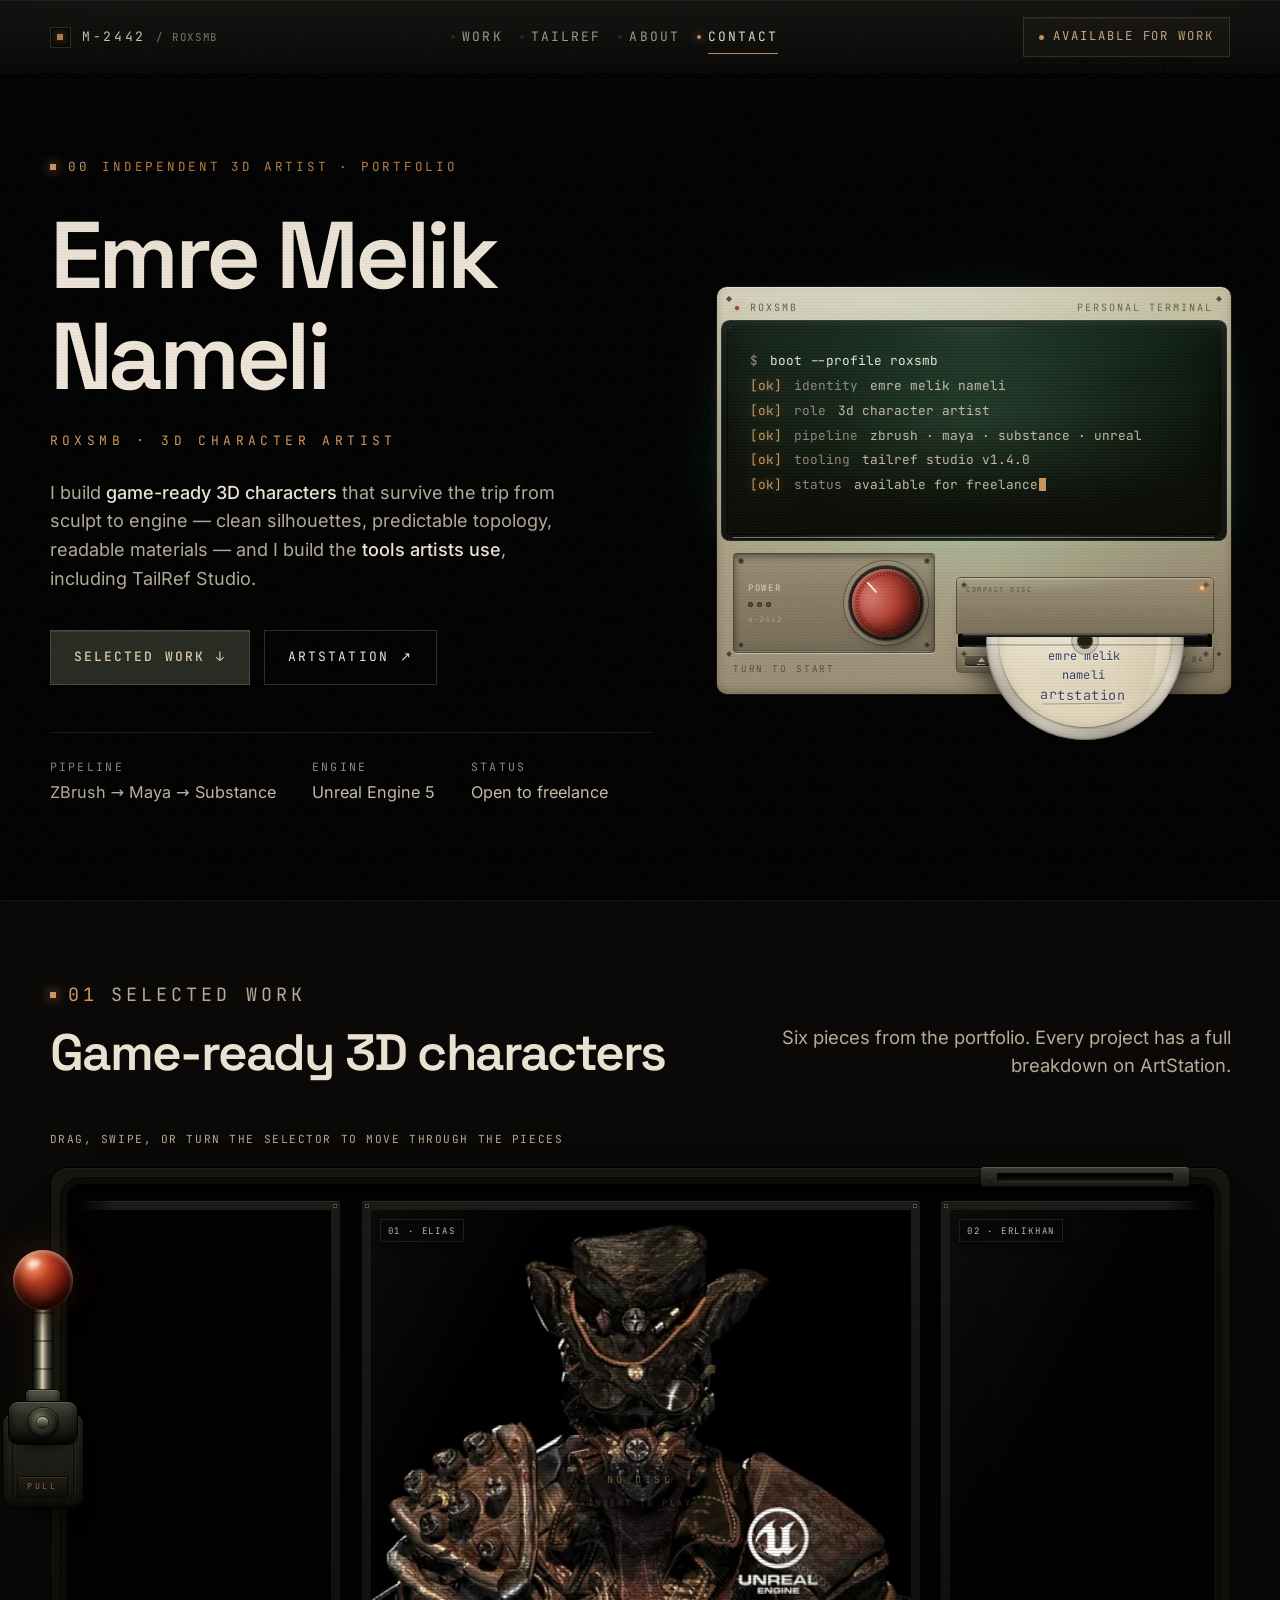
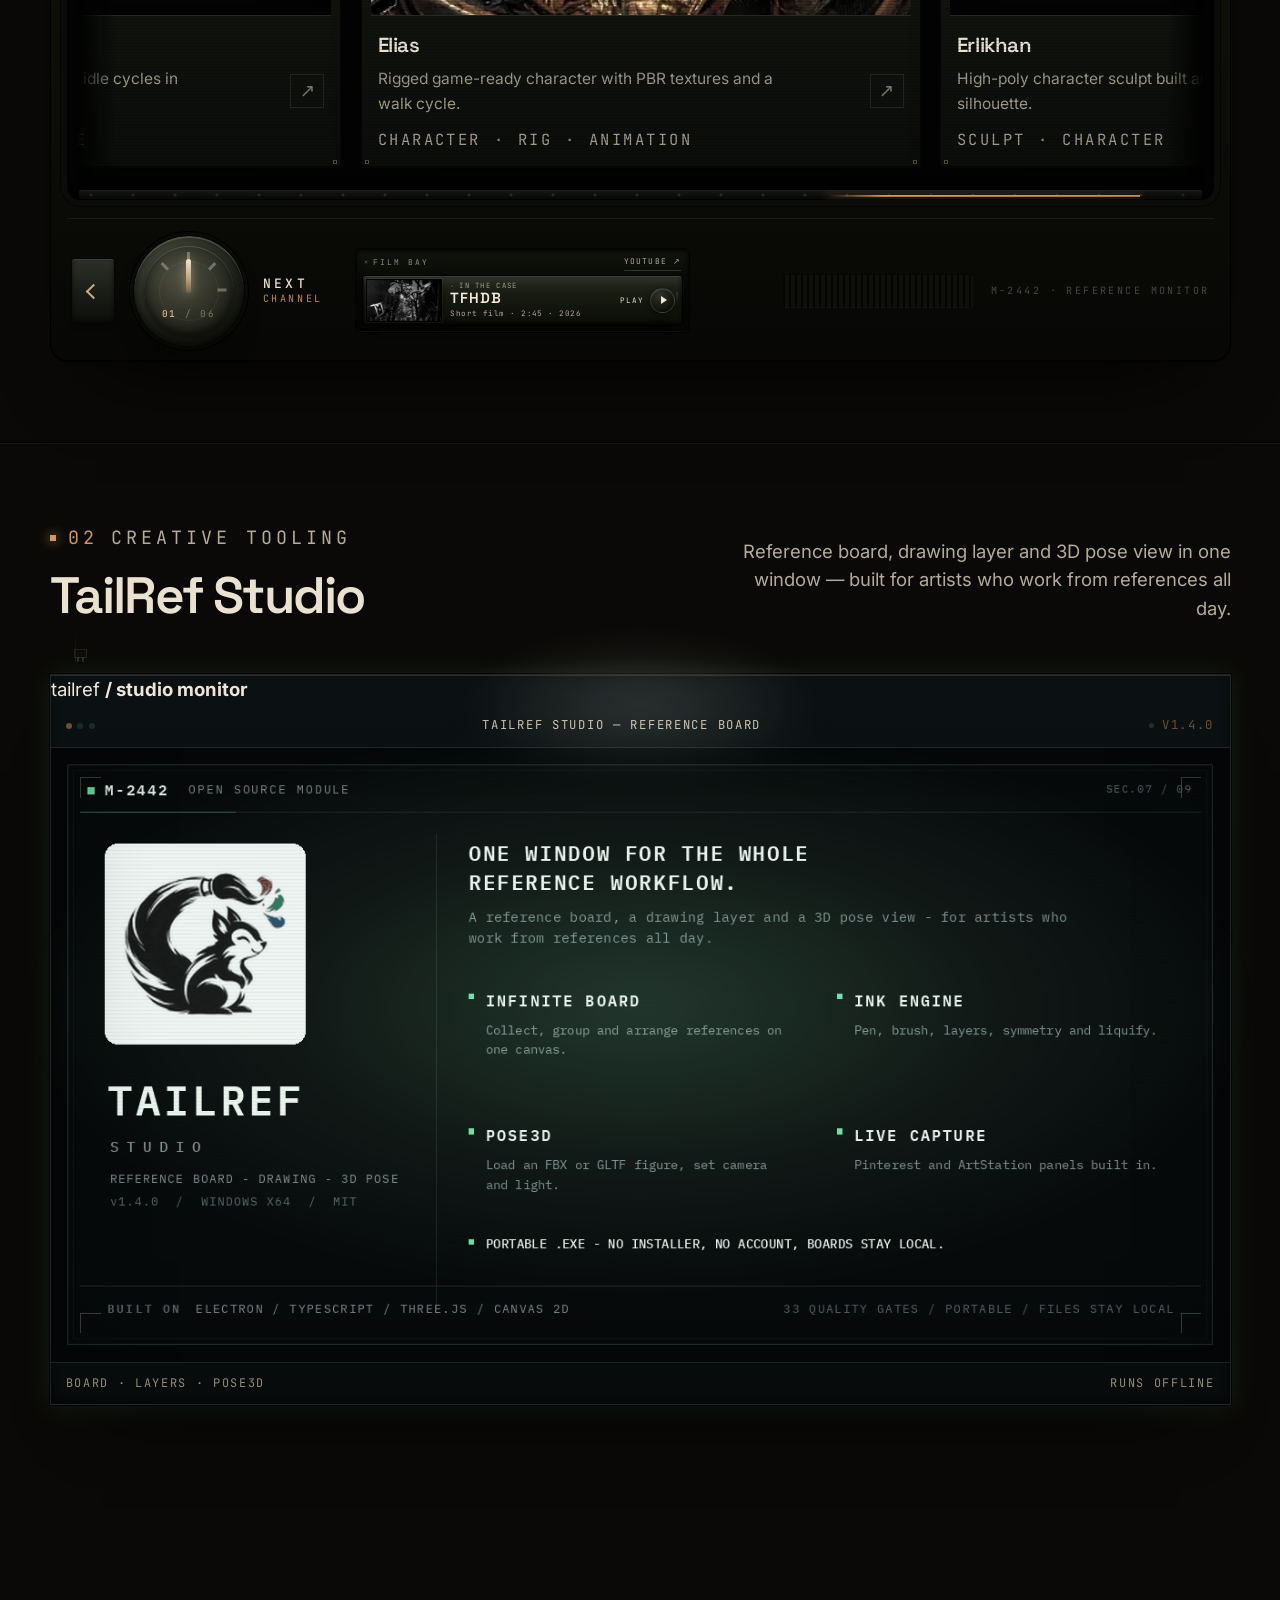
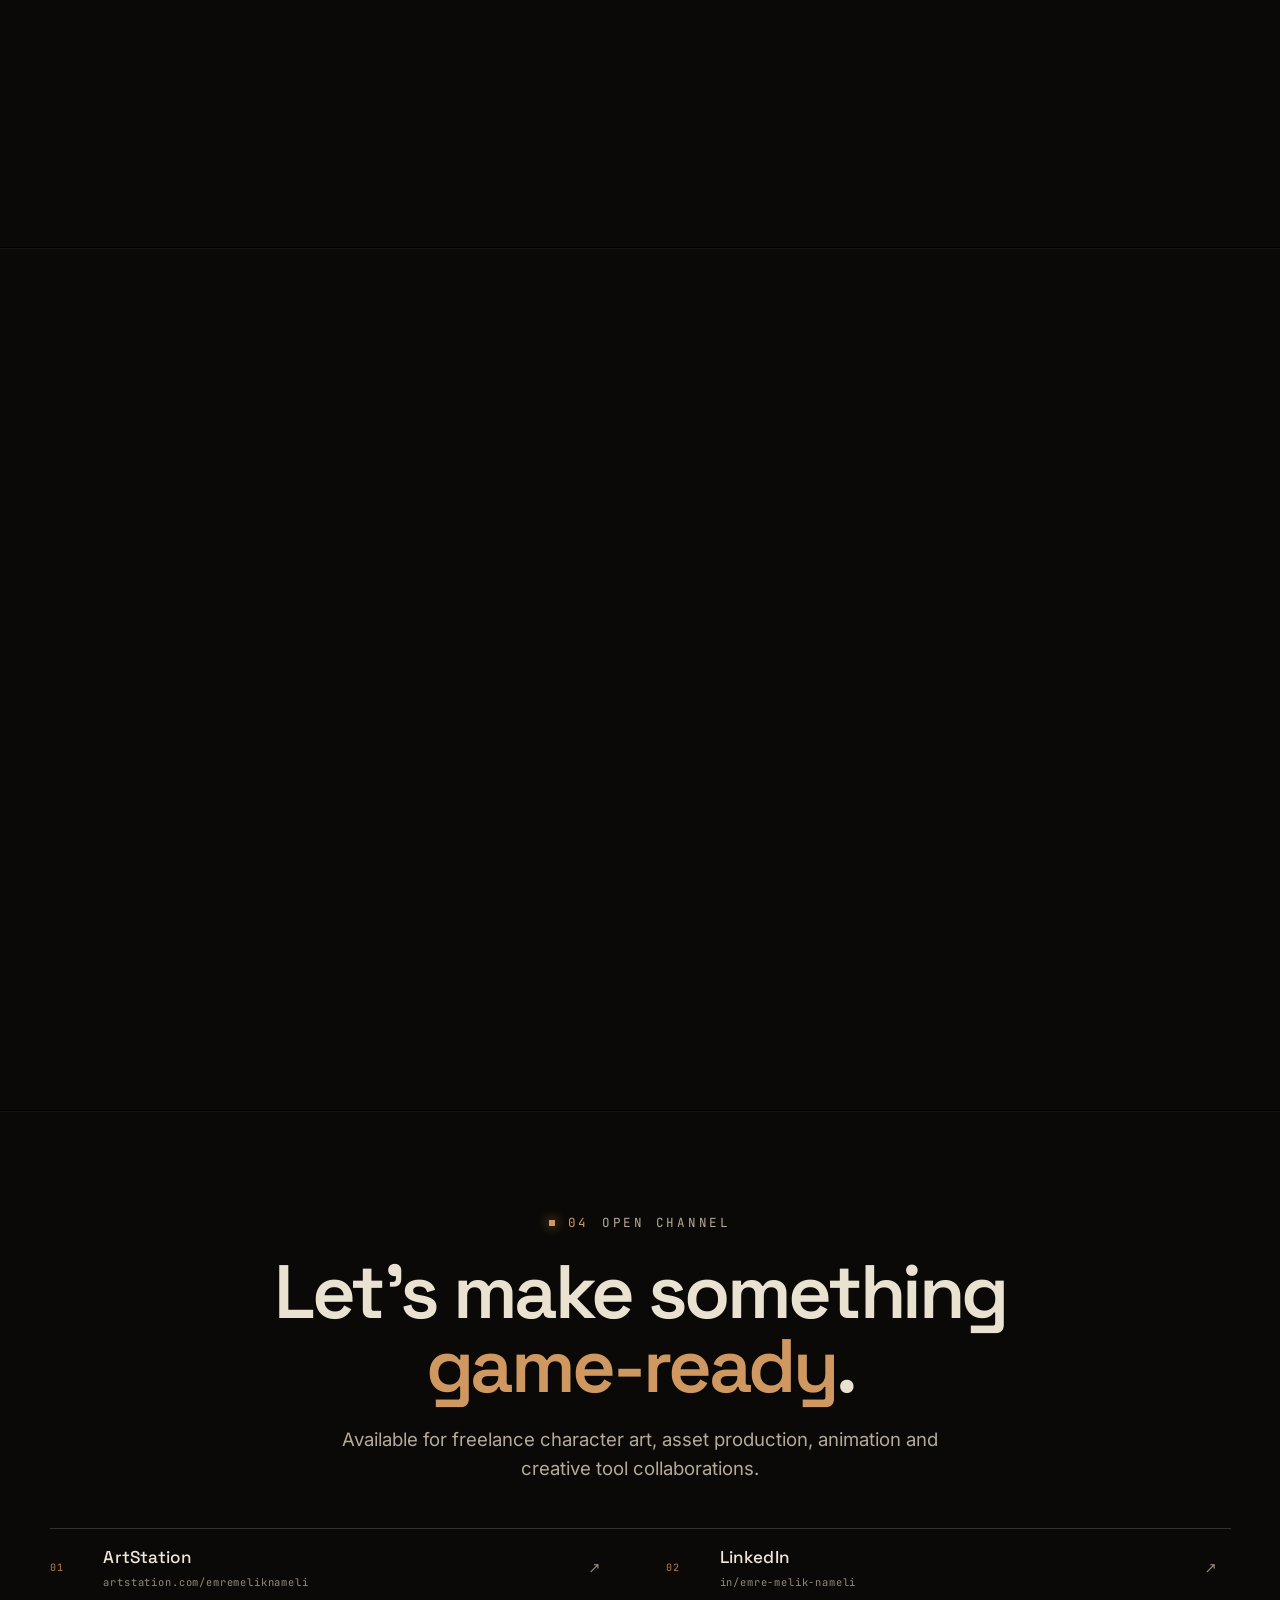
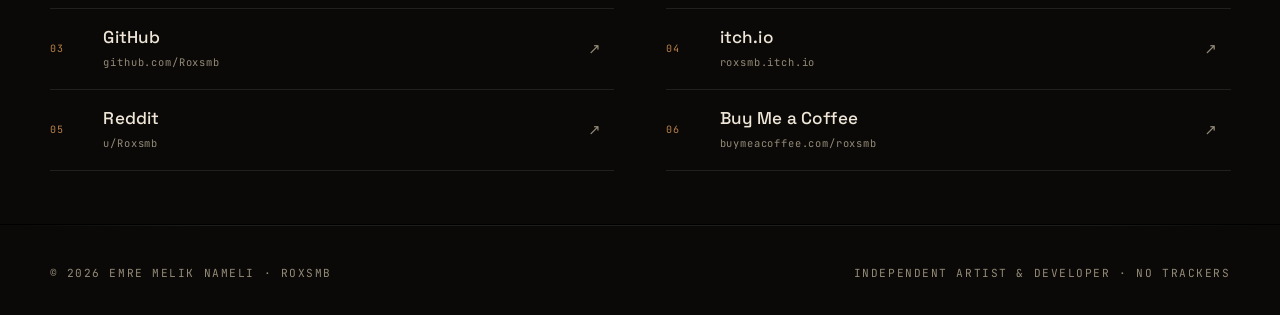
==== commit 52e5dc86: "Film embed: drop web-share allow feature, mark deploy live" ====
--- a/index.html
+++ b/index.html
@@ -469,7 +469,7 @@
           </div>
           <iframe id="film-frame" title="TFHDB, a short film by Emre Melik Nameli"
                   data-src="https://www.youtube.com/embed/hS4JPUWxkAU?autoplay=1&amp;rel=0&amp;playsinline=1"
-                  allow="accelerometer; autoplay; clipboard-write; encrypted-media; gyroscope; picture-in-picture; web-share"
+                  allow="accelerometer; autoplay; clipboard-write; encrypted-media; gyroscope; picture-in-picture"
                   referrerpolicy="origin" allowfullscreen></iframe>
           <div class="film-local">
             <span class="film-local-kicker">Local file preview</span>
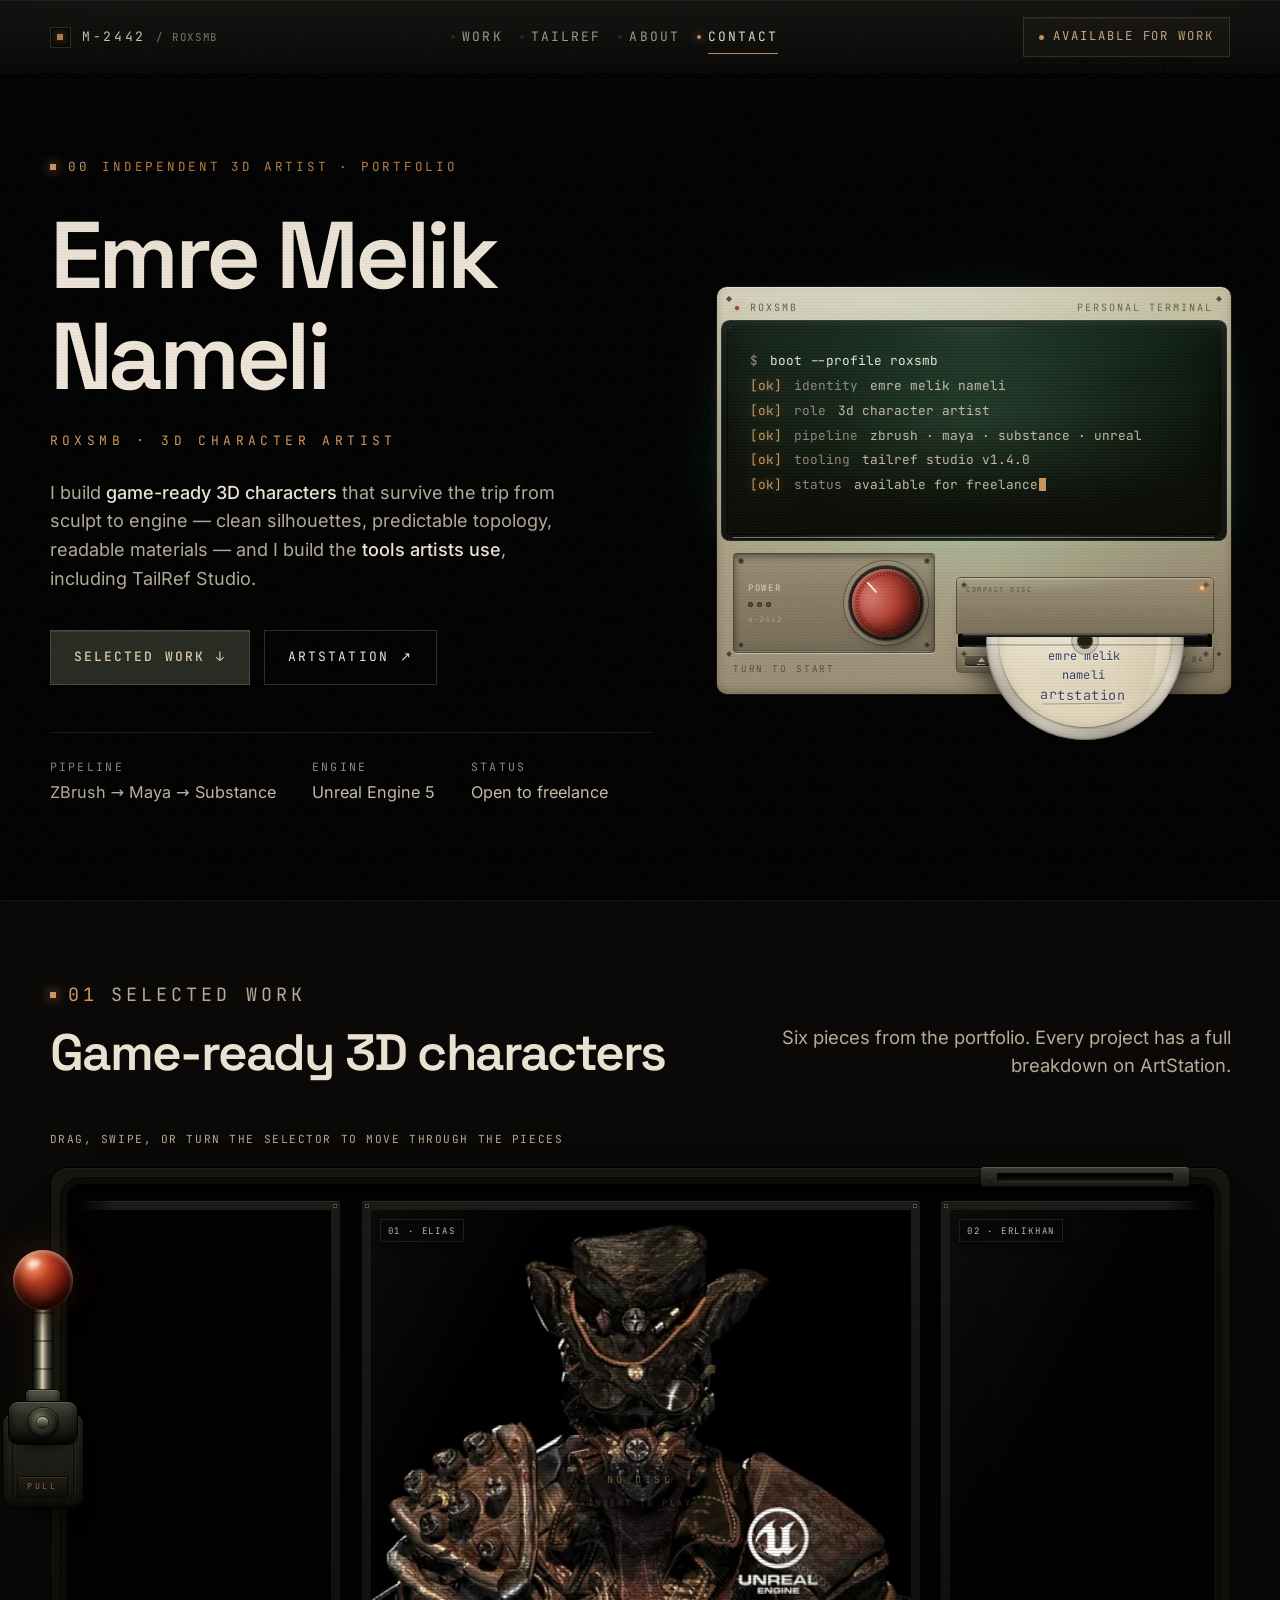
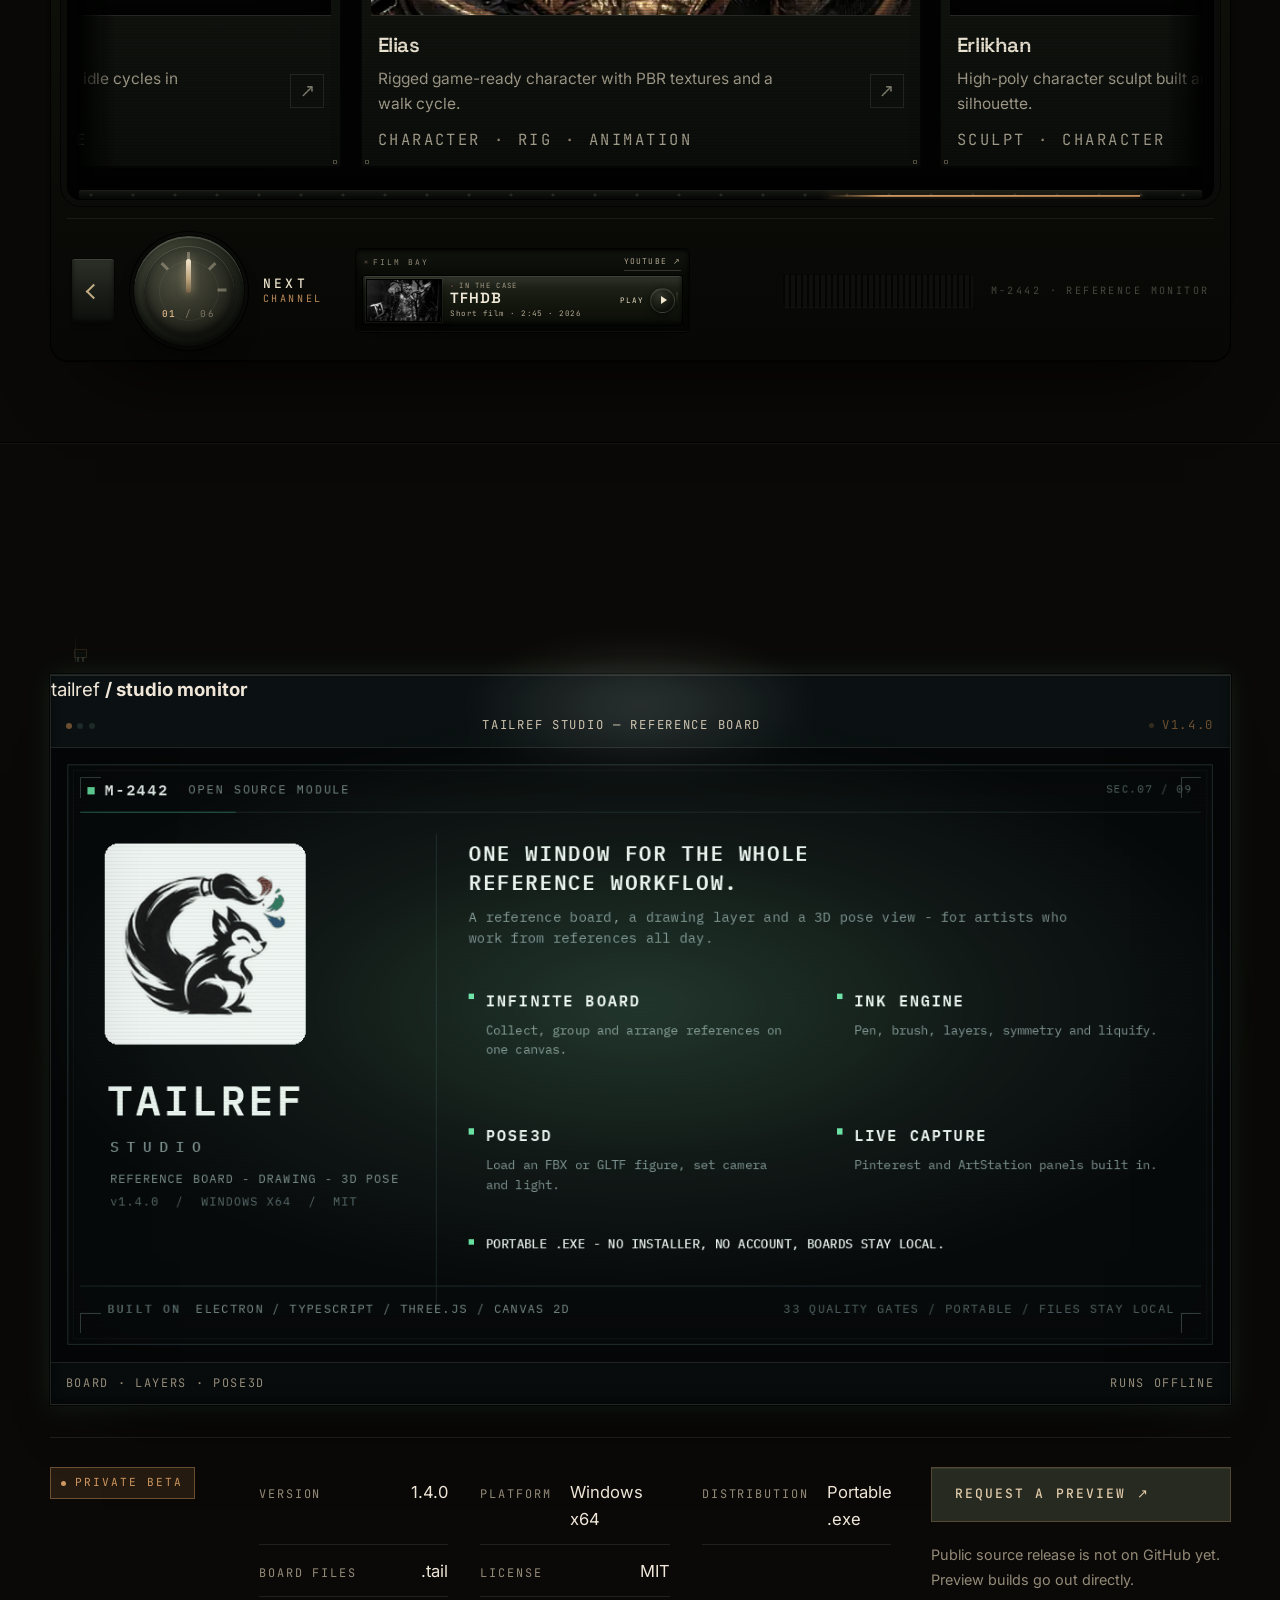
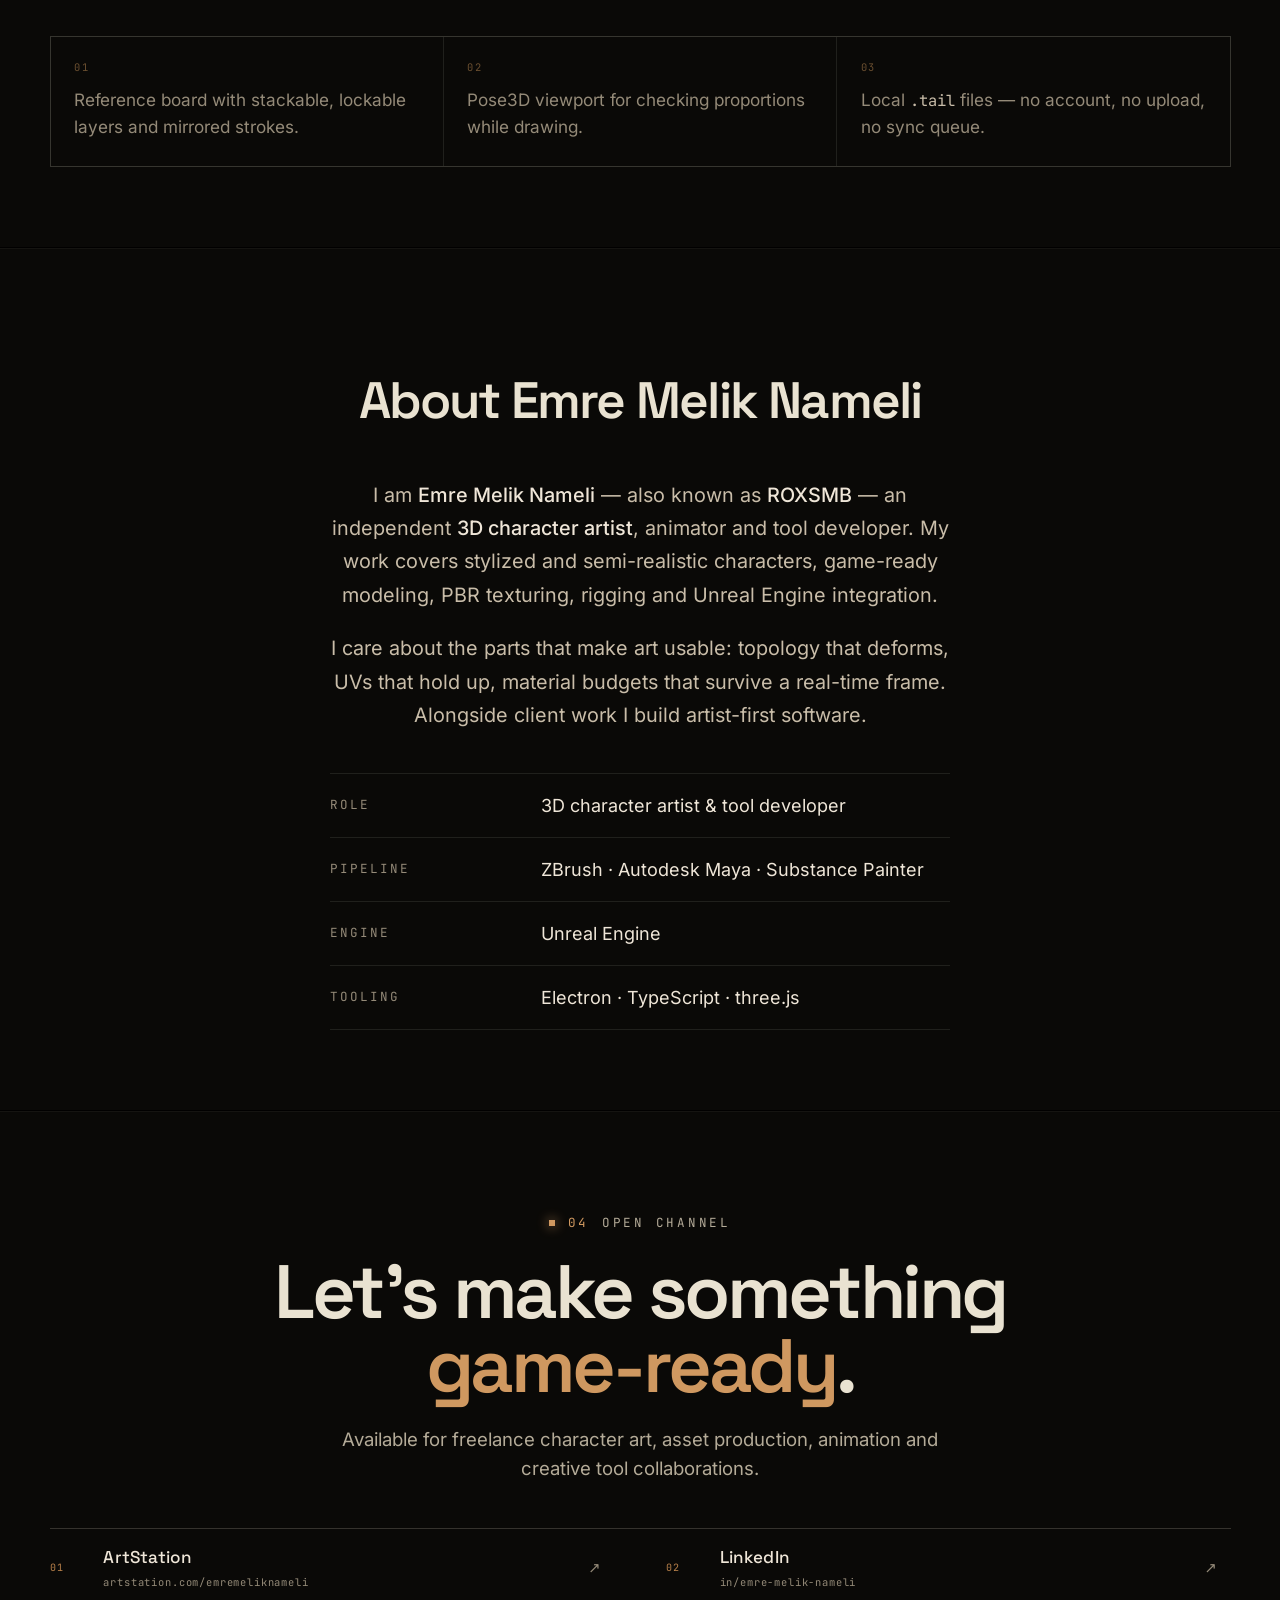
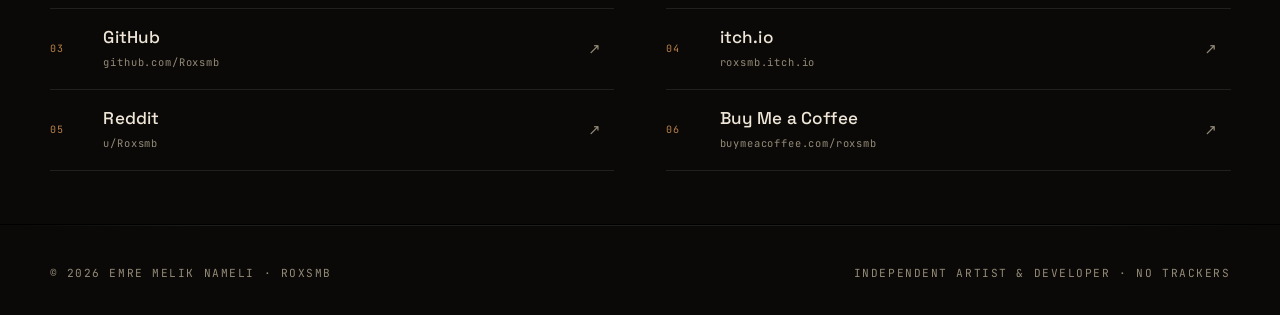
==== commit 8dcb2c85: "Add Google Search Console meta verification, IndexNow key" ====
--- a/index.html
+++ b/index.html
@@ -8,6 +8,7 @@
 <meta name="description" content="Emre Melik Nameli (ROXSMB) is a 3D character artist and creative tool developer building game-ready characters, Unreal Engine assets and TailRef Studio." />
 <meta name="author" content="Emre Melik Nameli" />
 <meta name="robots" content="index, follow, max-image-preview:large" />
+<meta name="google-site-verification" content="Hau06cwuIc7WL7mLHuSHcD2M19Qq3v9BF9eWDsz3ze4" />
 <meta name="color-scheme" content="dark" />
 <link rel="canonical" href="https://roxsmb.github.io/" />
 <link rel="sitemap" type="application/xml" title="Sitemap" href="https://roxsmb.github.io/sitemap.xml" />
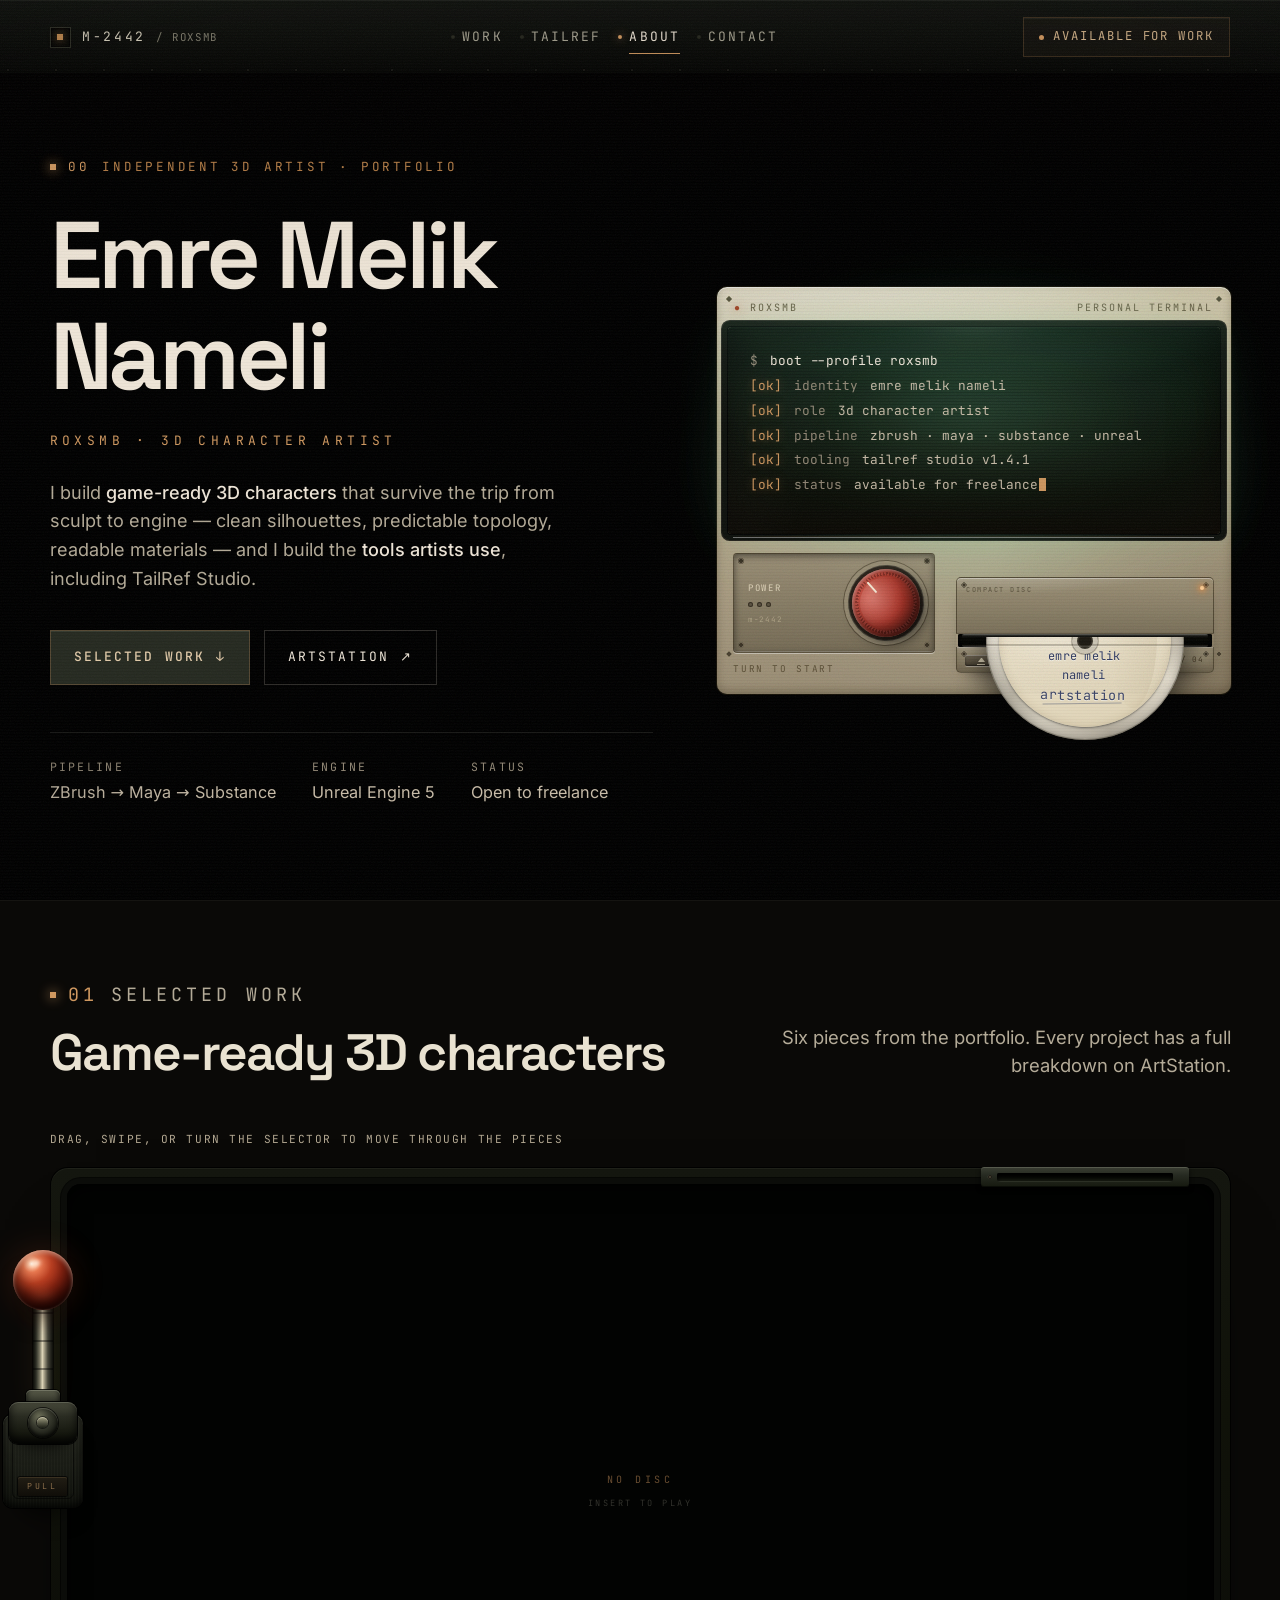
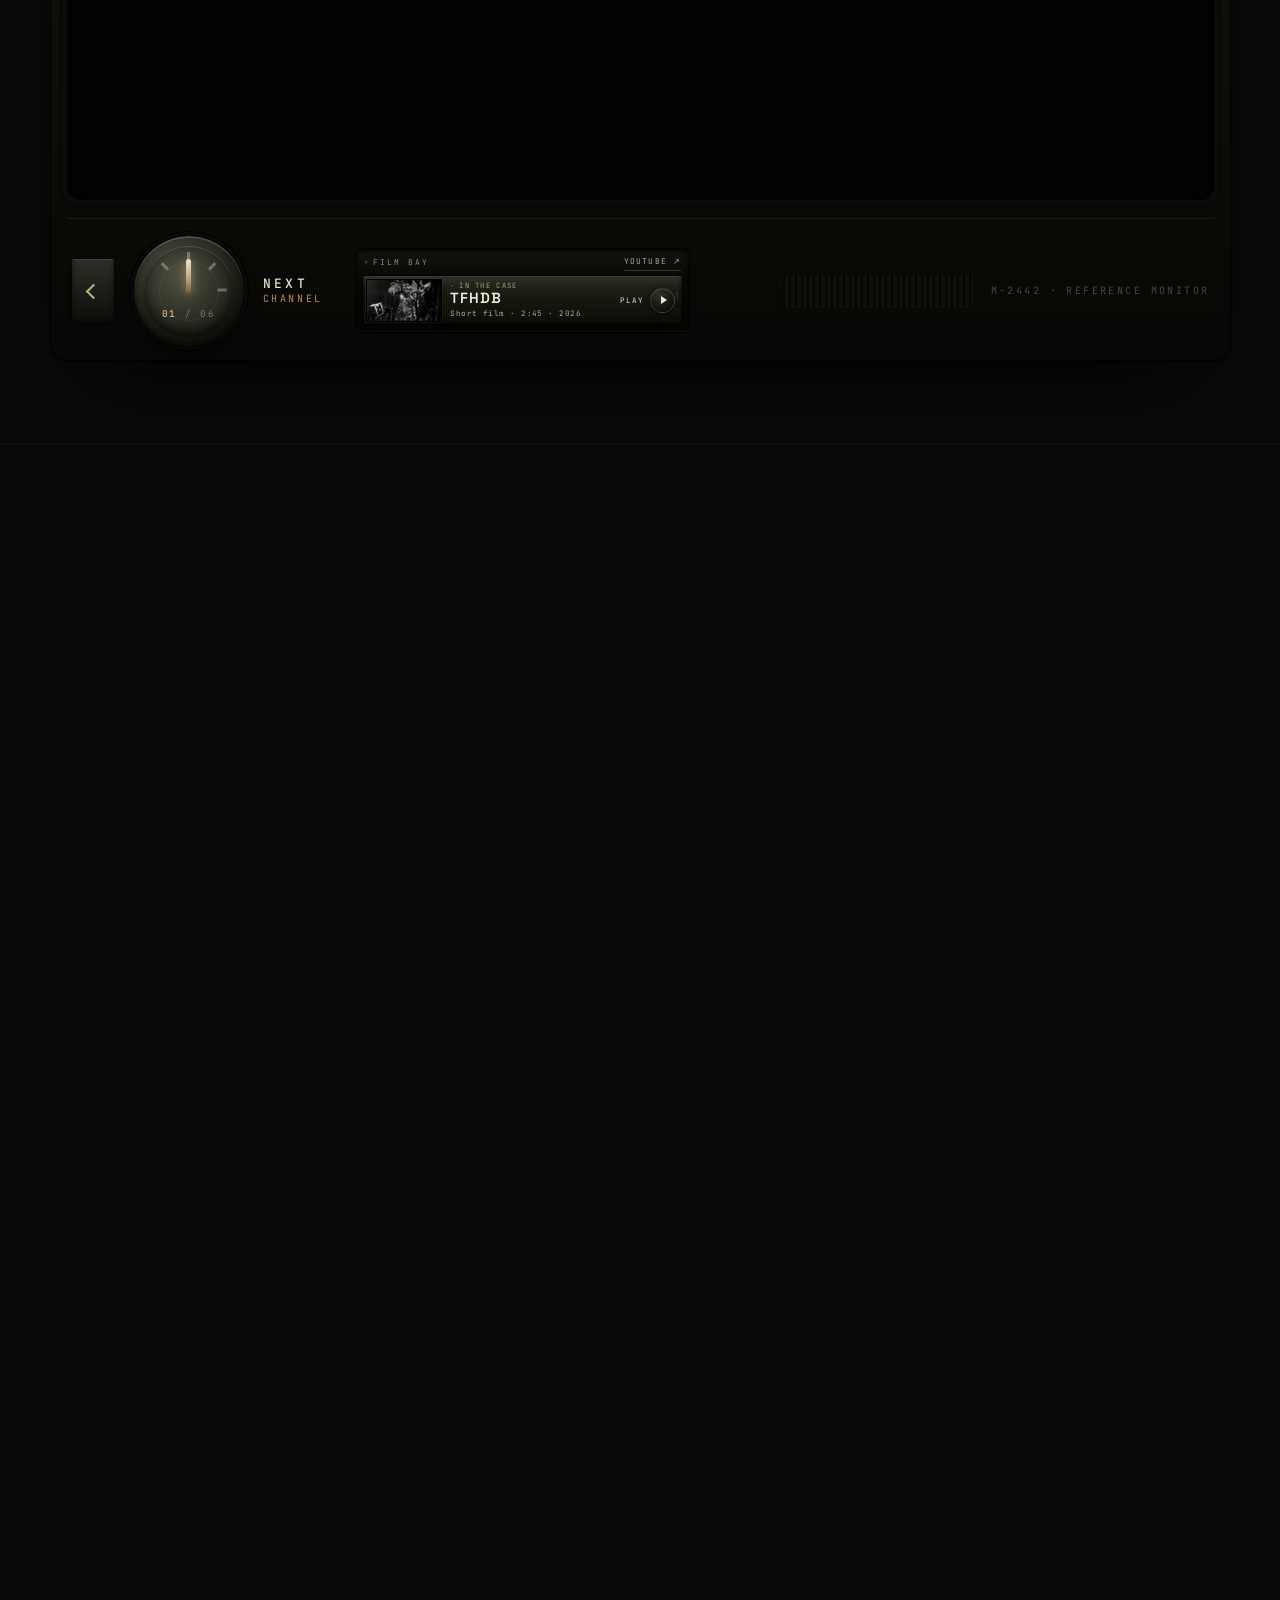
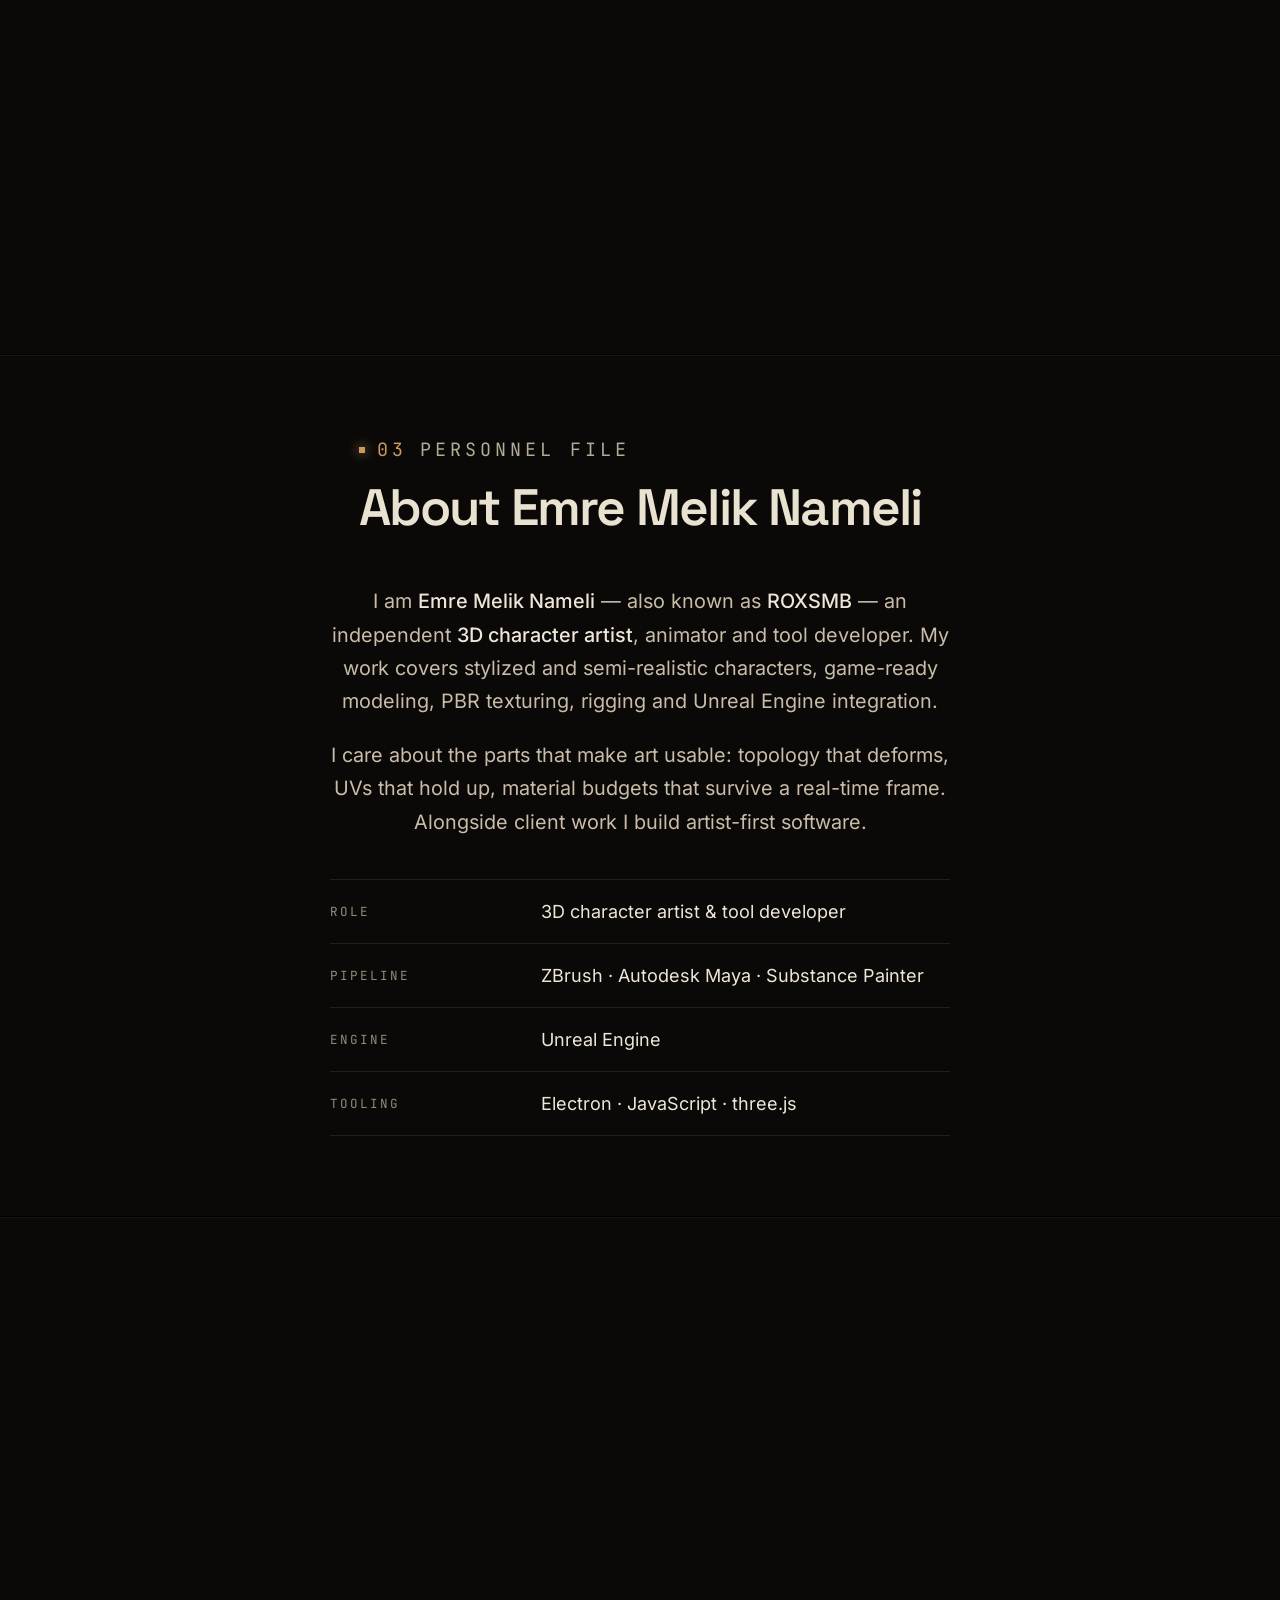
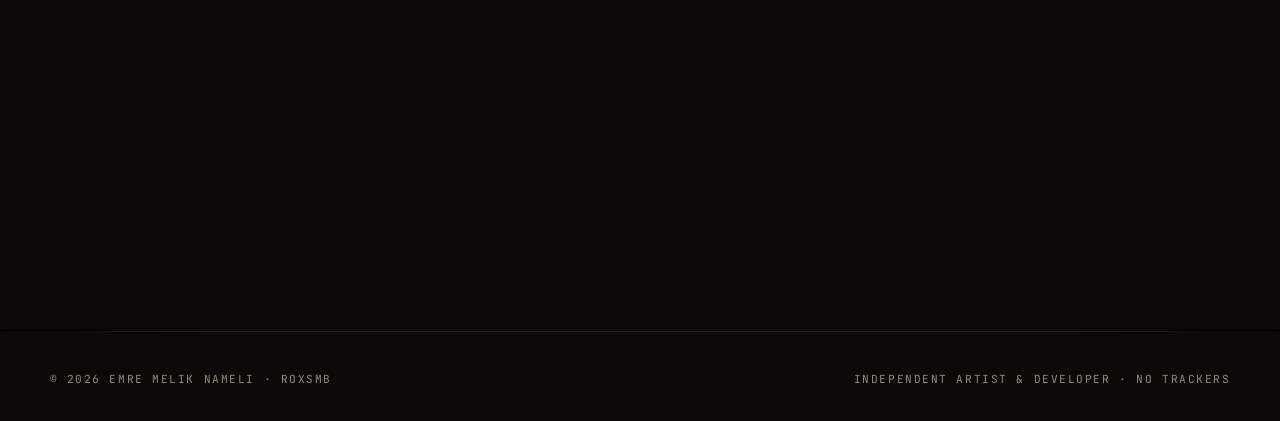
==== commit 7f4719b8: "Correct TailRef section and add download CTA" ====
--- a/index.html
+++ b/index.html
@@ -58,7 +58,7 @@
       "description": "Independent 3D character artist and creative tool developer creating game-ready characters, Unreal Engine assets and TailRef Studio.",
       "url": "https://roxsmb.github.io/",
       "image": "https://roxsmb.github.io/assets/social-preview-emre-melik-nameli.png",
-      "knowsAbout": ["3D character art", "Game-ready characters", "ZBrush", "Autodesk Maya", "Substance Painter", "Unreal Engine", "Rigging", "Animation", "Electron", "TypeScript"],
+      "knowsAbout": ["3D character art", "Game-ready characters", "ZBrush", "Autodesk Maya", "Substance Painter", "Unreal Engine", "Rigging", "Animation", "Electron", "JavaScript"],
       "sameAs": [
         "https://www.artstation.com/emremeliknameli",
         "https://github.com/Roxsmb",
@@ -98,12 +98,16 @@
       "applicationCategory": "DesignApplication",
       "applicationSubCategory": "Reference board for artists",
       "operatingSystem": "Windows 10, Windows 11 (x64)",
-      "softwareVersion": "1.4.0",
+      "softwareVersion": "1.4.1",
       "fileFormat": ".tail",
-      "description": "Reference board with stackable, lockable layers, mirrored strokes, a Pose3D viewport and local .tail board files. Runs offline, no account required.",
+      "description": "Reference board, drawing workspace and 3D posing studio for artists: infinite canvas, layers and masks, .abr brushes, a non-destructive FX stack, Pose3D and local .tail projects. Runs offline, no account required.",
       "url": "https://roxsmb.github.io/#tailref",
+      "downloadUrl": "https://github.com/Roxsmb/tailref/releases/latest",
+      "installUrl": "https://github.com/Roxsmb/tailref/releases/latest",
+      "license": "https://github.com/Roxsmb/tailref/blob/main/LICENSE",
+      "isAccessibleForFree": true,
       "author": { "@id": "https://roxsmb.github.io/#person" },
-      "offers": { "@type": "Offer", "price": "0", "priceCurrency": "USD", "availability": "https://schema.org/PreOrder" }
+      "offers": { "@type": "Offer", "price": "0", "priceCurrency": "USD", "availability": "https://schema.org/InStock" }
     },
     {
       "@type": "ItemList",
@@ -257,7 +261,7 @@
           <div class="term-line"><span class="ok">[ok]</span><span class="k">identity</span><span class="v">emre melik nameli</span></div>
           <div class="term-line"><span class="ok">[ok]</span><span class="k">role</span><span class="v">3d character artist</span></div>
           <div class="term-line"><span class="ok">[ok]</span><span class="k">pipeline</span><span class="v">zbrush · maya · substance · unreal</span></div>
-          <div class="term-line"><span class="ok">[ok]</span><span class="k">tooling</span><span class="v">tailref studio v1.4.0</span></div>
+          <div class="term-line"><span class="ok">[ok]</span><span class="k">tooling</span><span class="v">tailref studio v1.4.1</span></div>
           <div class="term-line"><span class="ok">[ok]</span><span class="k">status</span><span class="v">available for freelance<i class="caret" aria-hidden="true"></i></span></div>
         </div>
 
@@ -558,7 +562,7 @@
           <h2 id="tailref-title" data-reveal style="--d:1">TailRef Studio</h2>
         </div>
         <div class="head-aside" data-reveal style="--d:2">
-          <p>Reference board, drawing layer and 3D pose view in one window — built for artists who work from references all day.</p>
+          <p>Reference board, drawing workspace and 3D pose view in one window — built for artists who work from references all day.</p>
         </div>
       </div>
 
@@ -574,13 +578,13 @@
           </div>
           <div class="app-bar">
             <span class="app-dots" aria-hidden="true"><i></i><i></i><i></i></span>
-            <span class="app-title">tailref studio — reference board</span>
-            <span class="app-ver"><b class="app-led" aria-hidden="true"></b>v1.4.0</span>
+            <span class="app-title">tailref studio — reference · draw · pose</span>
+            <span class="app-ver"><b class="app-led" aria-hidden="true"></b>v1.4.1</span>
           </div>
           <div class="app-body">
             <i class="crt-wake" aria-hidden="true"></i>
             <img src="assets/tailref-studio-reference-board-demo.gif" width="1296" height="675" loading="lazy" decoding="async"
-                 alt="TailRef Studio interface: a reference board with layers, symmetry, wide-gamut color, a Pose3D viewport and local .tail board files" />
+                 alt="TailRef Studio interface: a reference board with layers, symmetry and palette cards, a Pose3D viewport and local .tail projects" />
           </div>
           <figcaption class="app-foot">
             <span>board · layers · pose3d</span>
@@ -589,23 +593,23 @@
         </figure>
 
         <aside class="product-side" data-reveal style="--d:1">
-          <span class="chip">Private beta</span>
+          <span class="chip">Available now</span>
           <dl class="specs">
-            <div><dt>Version</dt><dd>1.4.0</dd></div>
-            <div><dt>Platform</dt><dd>Windows x64</dd></div>
-            <div><dt>Distribution</dt><dd>Portable .exe</dd></div>
-            <div><dt>Board files</dt><dd>.tail</dd></div>
-            <div><dt>License</dt><dd>MIT</dd></div>
+            <div><dt>Version</dt><dd>1.4.1</dd></div>
+            <div><dt>Platform</dt><dd>Windows 10/11 x64</dd></div>
+            <div><dt>Distribution</dt><dd>Portable .exe + installer</dd></div>
+            <div><dt>Projects</dt><dd>.tail</dd></div>
+            <div><dt>License</dt><dd>PolyForm Noncommercial 1.0.0</dd></div>
           </dl>
-          <a class="btn btn--solid" href="https://www.artstation.com/emremeliknameli">Request a preview <span class="arrow" aria-hidden="true">↗</span></a>
-          <p class="side-note">Public source release is not on GitHub yet. Preview builds go out directly.</p>
+          <a class="btn btn--solid" href="https://github.com/Roxsmb/tailref/releases/latest">Download for Windows <span class="arrow" aria-hidden="true">↗</span></a>
+          <p class="side-note">Free for noncommercial use · no account, no cloud, no telemetry. <a href="https://github.com/Roxsmb/tailref">Source on GitHub</a>.</p>
         </aside>
       </div>
 
       <ul class="notes" data-reveal>
-        <li><span class="n">01</span> Reference board with stackable, lockable layers and mirrored strokes.</li>
-        <li><span class="n">02</span> Pose3D viewport for checking proportions while drawing.</li>
-        <li><span class="n">03</span> Local <code>.tail</code> files — no account, no upload, no sync queue.</li>
+        <li><span class="n">01</span> Reference board with layers, groups, notes and palette extraction — plus batch colour grading.</li>
+        <li><span class="n">02</span> Drawing workspace with masks, <code>.abr</code> brushes and a non-destructive FX stack.</li>
+        <li><span class="n">03</span> Pose3D mannequin, FBX/GLTF/OBJ import and captures up to 8K — all in the same window.</li>
       </ul>
     </div>
   </section>
@@ -635,7 +639,7 @@
             <div><dt>Role</dt><dd>3D character artist &amp; tool developer</dd></div>
             <div><dt>Pipeline</dt><dd>ZBrush · Autodesk Maya · Substance Painter</dd></div>
             <div><dt>Engine</dt><dd>Unreal Engine</dd></div>
-            <div><dt>Tooling</dt><dd>Electron · TypeScript · three.js</dd></div>
+            <div><dt>Tooling</dt><dd>Electron · JavaScript · three.js</dd></div>
           </dl>
         </div>
       </div>
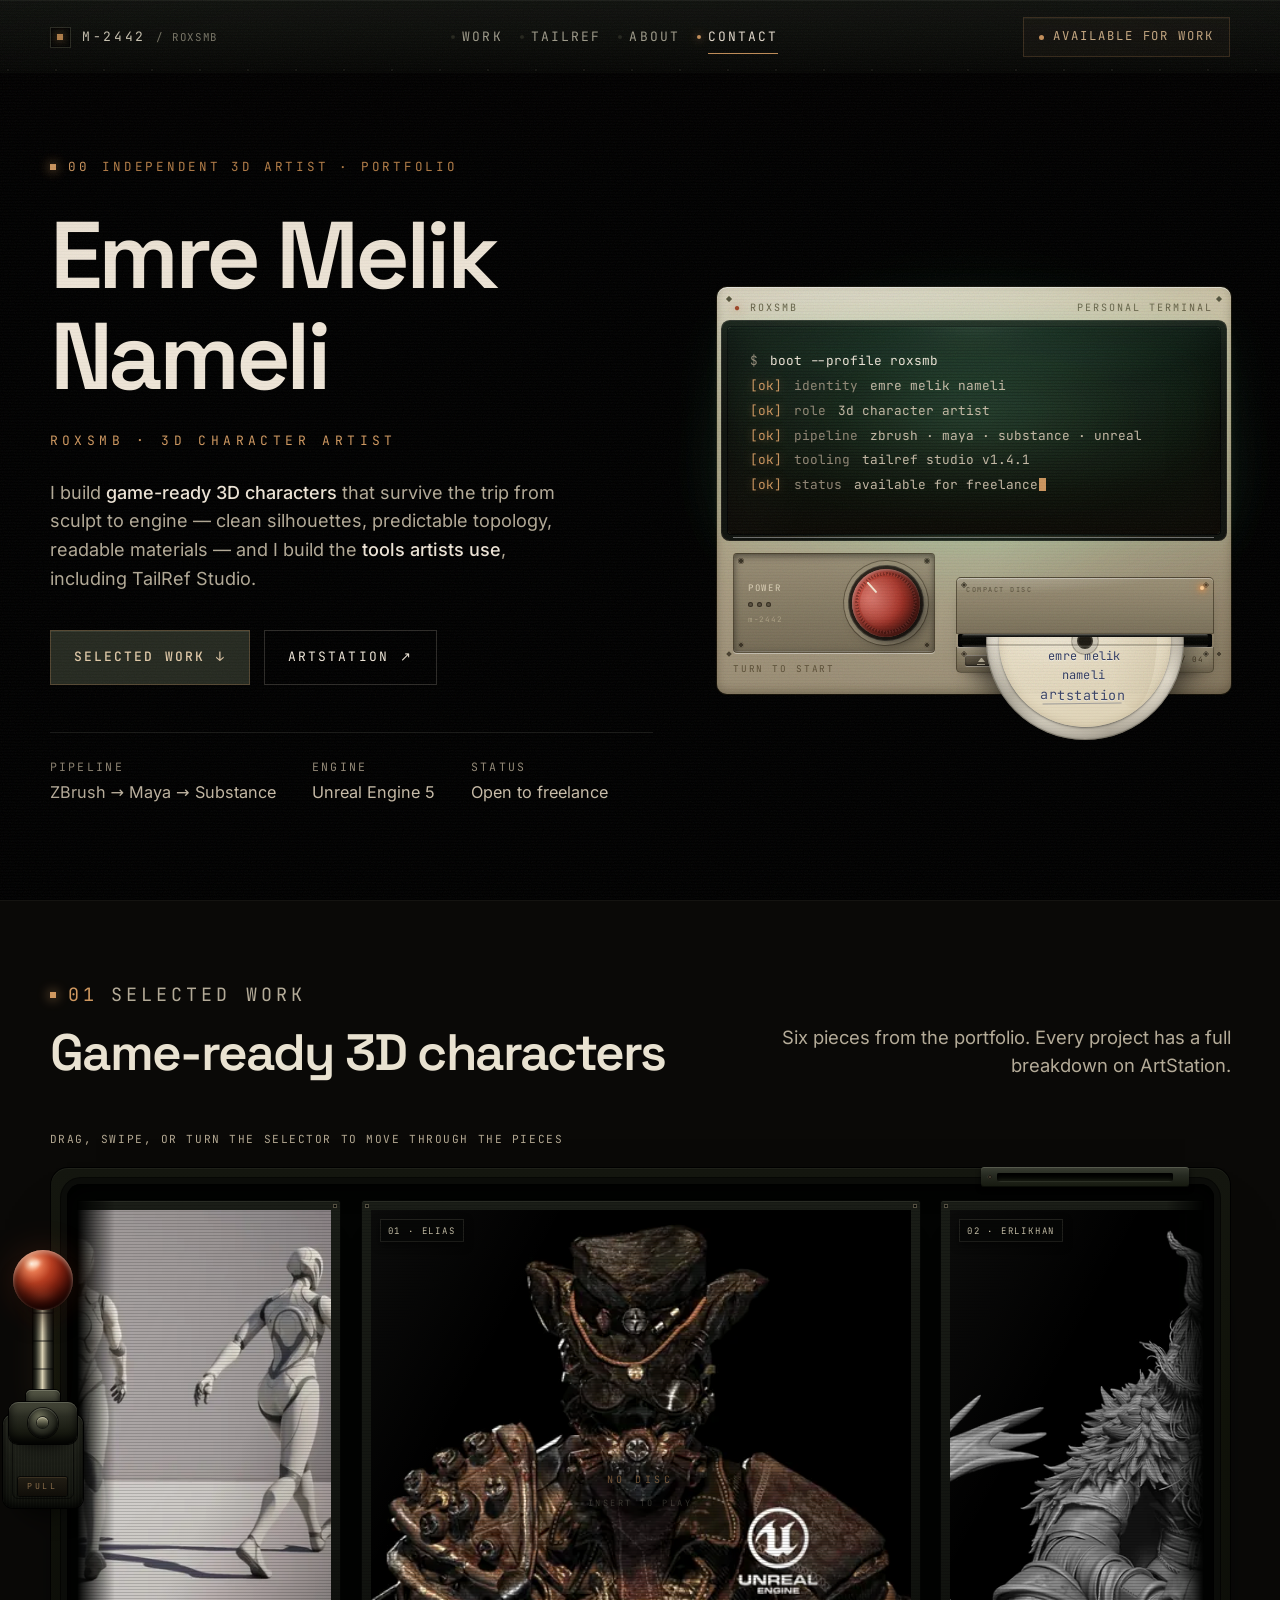
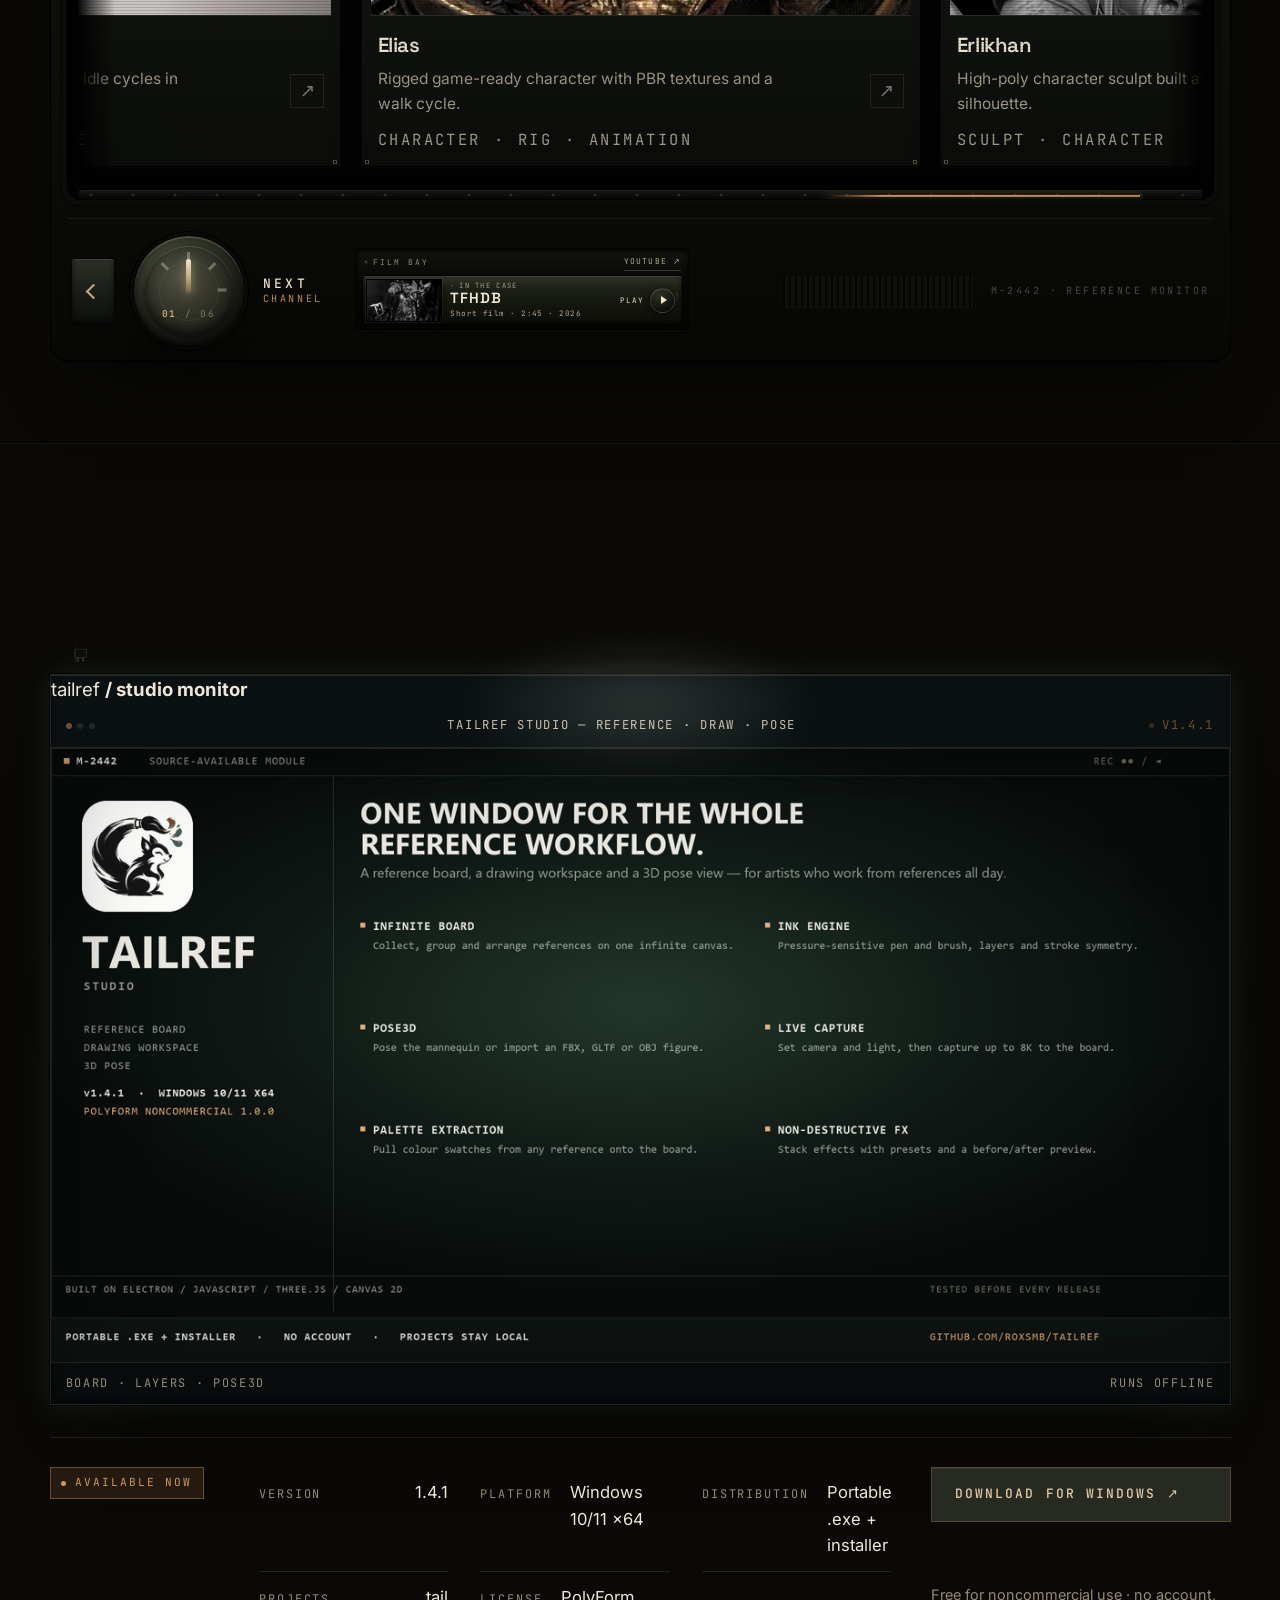
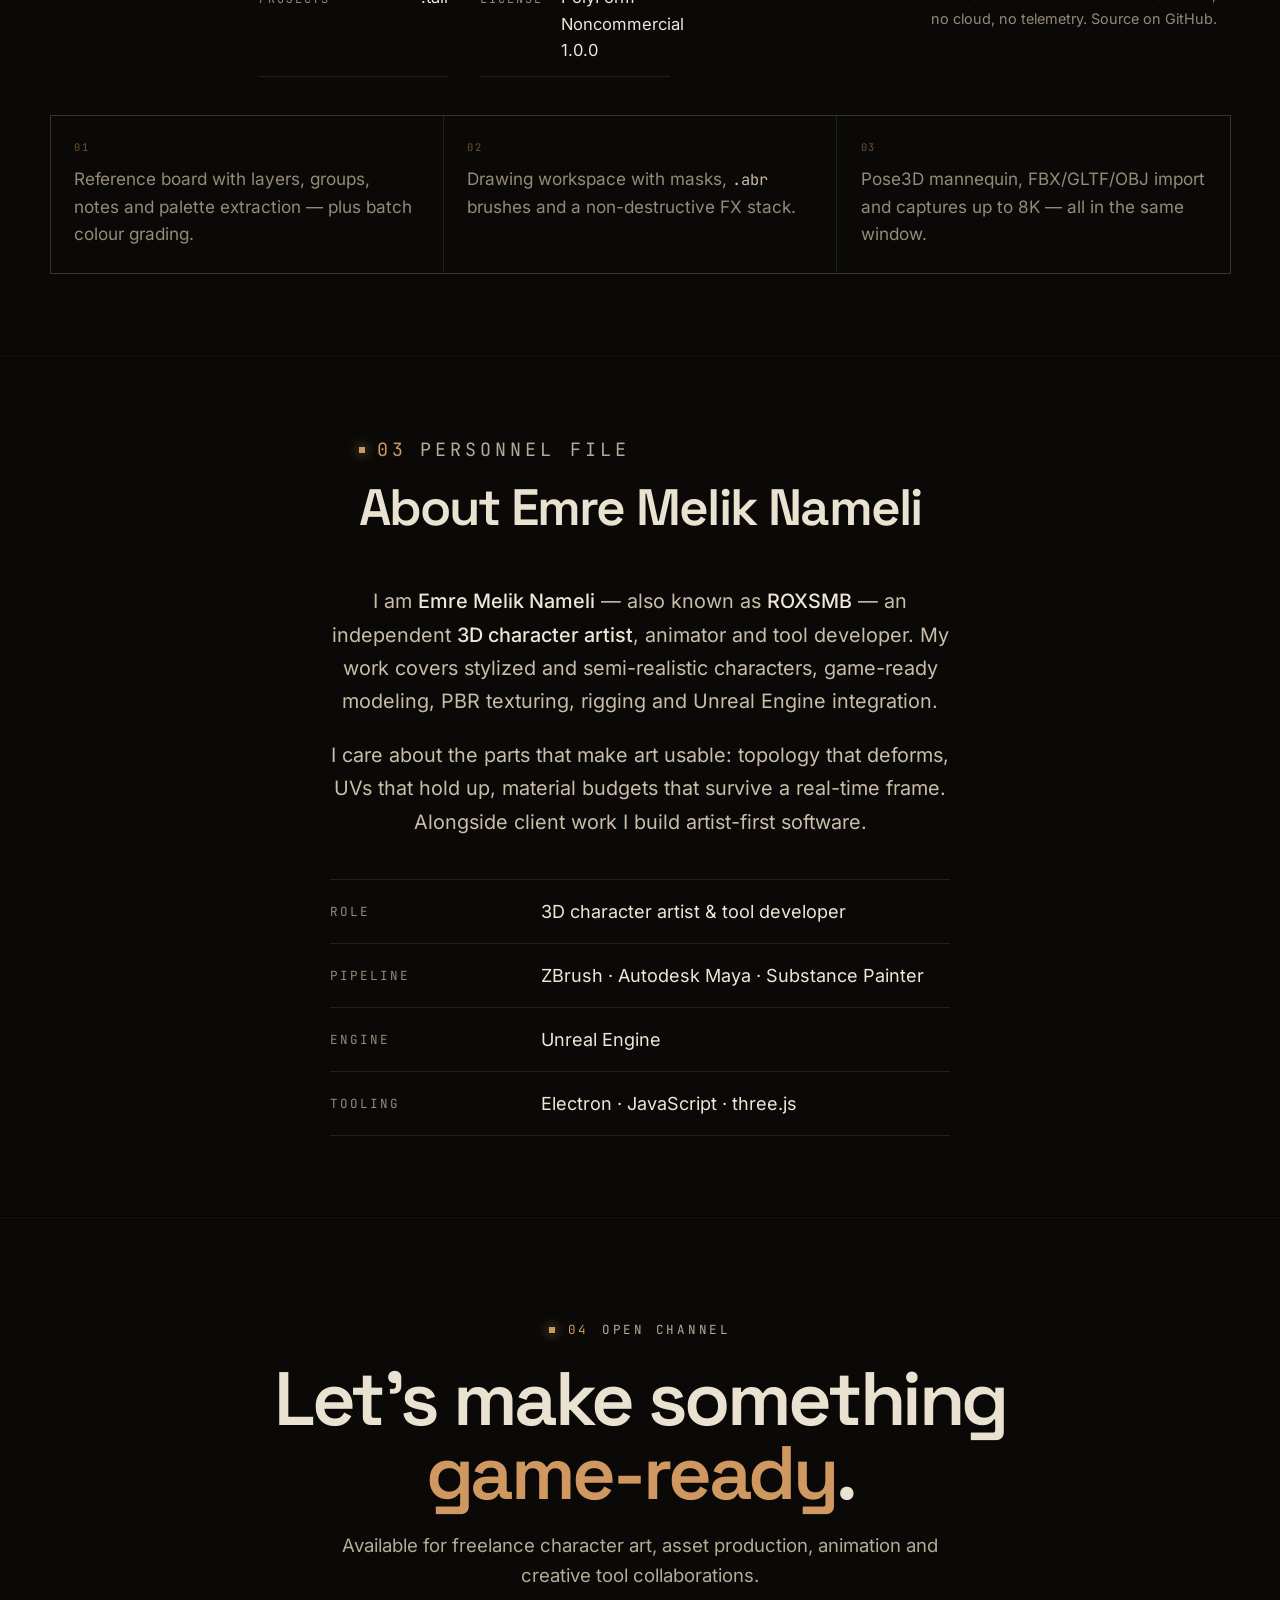
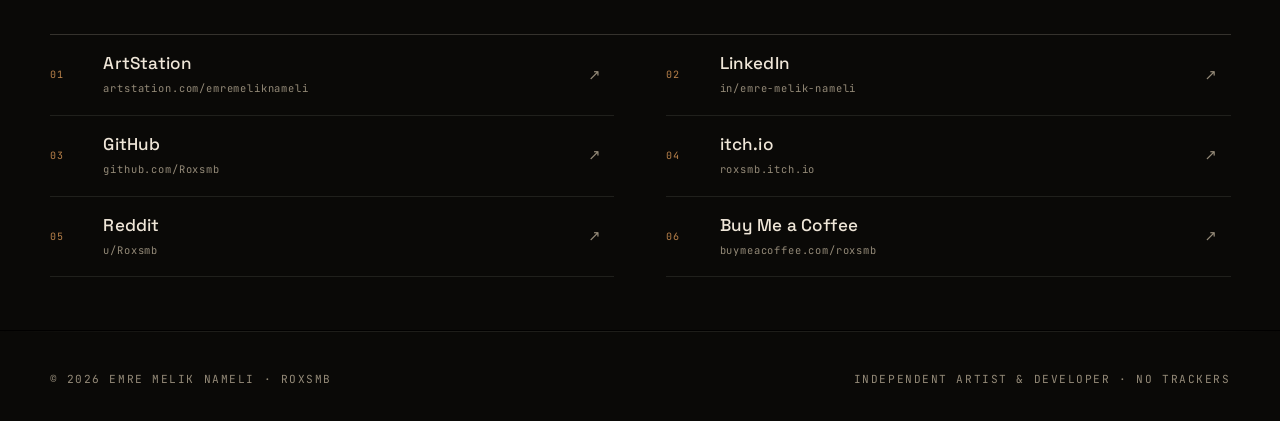
==== commit cd9c5271: "Correct demo alt text and sitemap caption" ====
--- a/index.html
+++ b/index.html
@@ -584,7 +584,7 @@
           <div class="app-body">
             <i class="crt-wake" aria-hidden="true"></i>
             <img src="assets/tailref-studio-reference-board-demo.gif" width="1296" height="675" loading="lazy" decoding="async"
-                 alt="TailRef Studio interface: a reference board with layers, symmetry and palette cards, a Pose3D viewport and local .tail projects" />
+                 alt="TailRef Studio feature summary: infinite reference board, ink engine, Pose3D, live capture, palette extraction and a non-destructive FX stack" />
           </div>
           <figcaption class="app-foot">
             <span>board · layers · pose3d</span>
